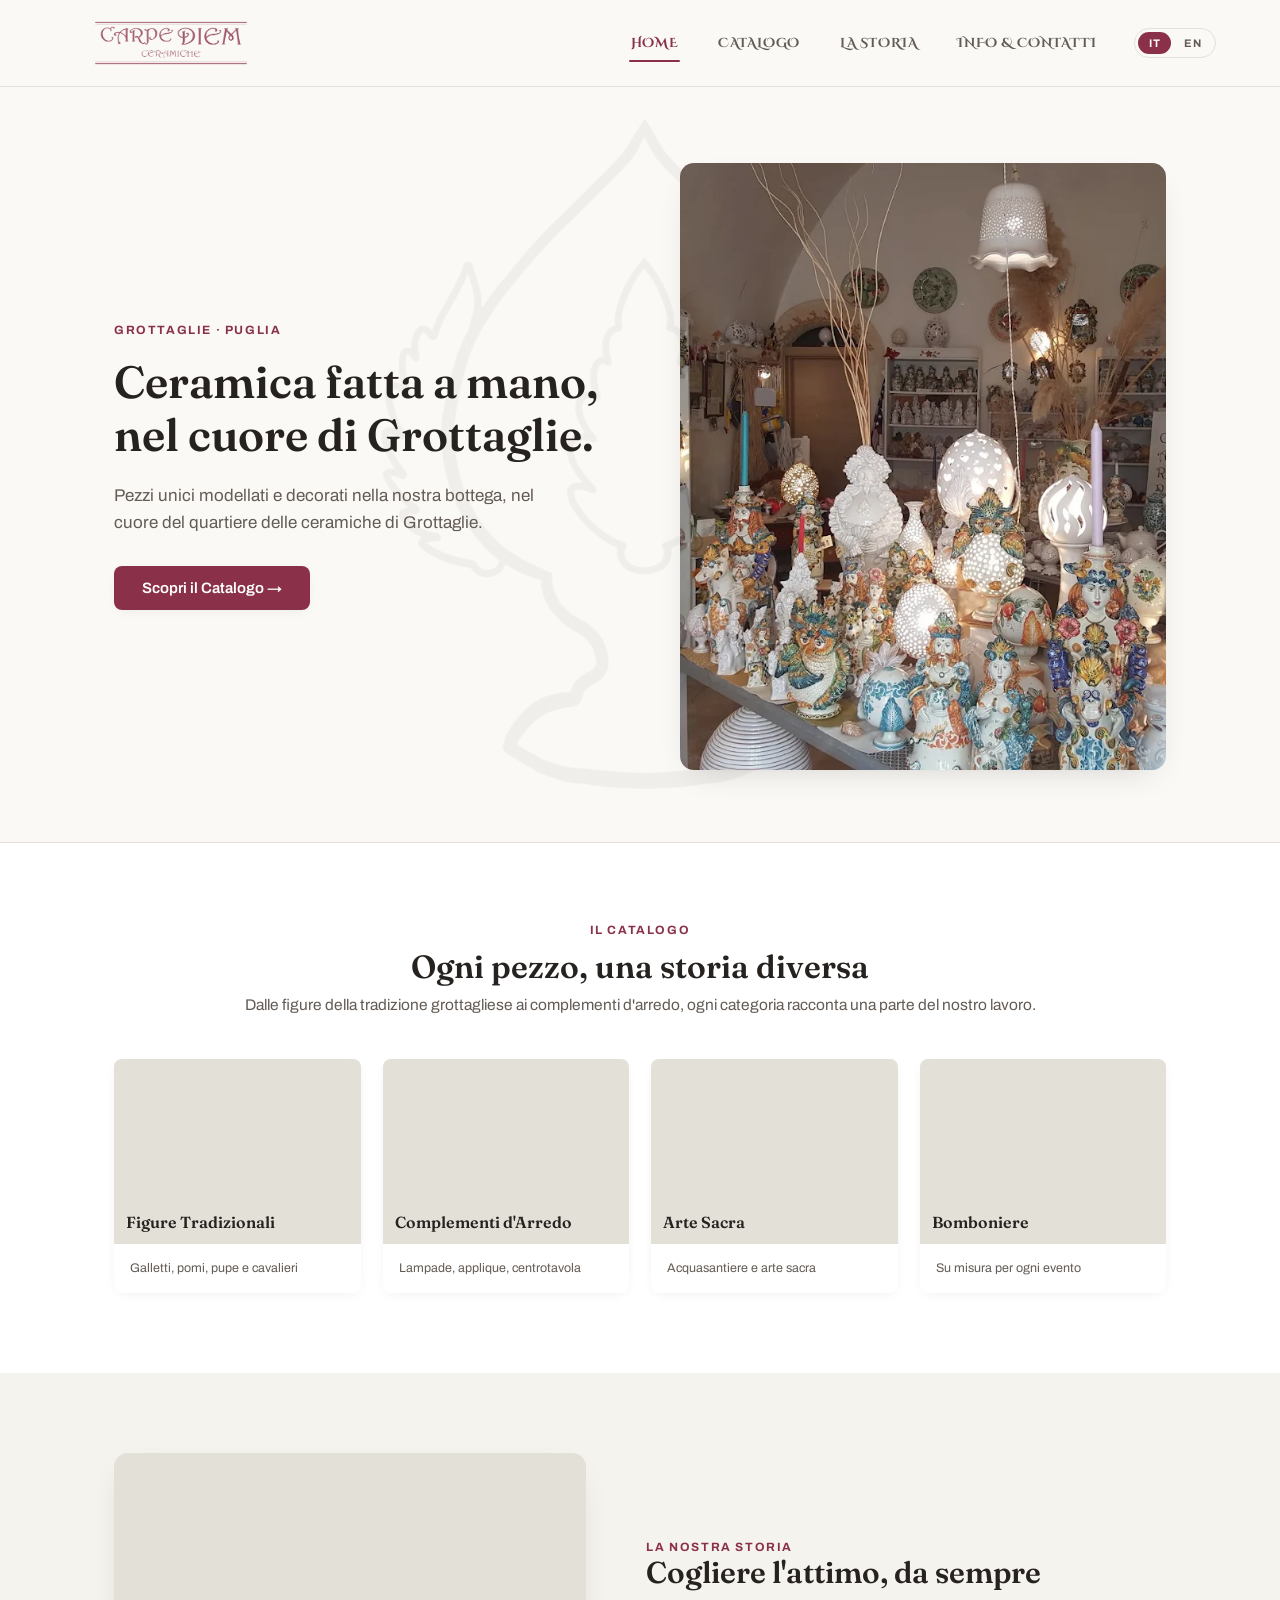
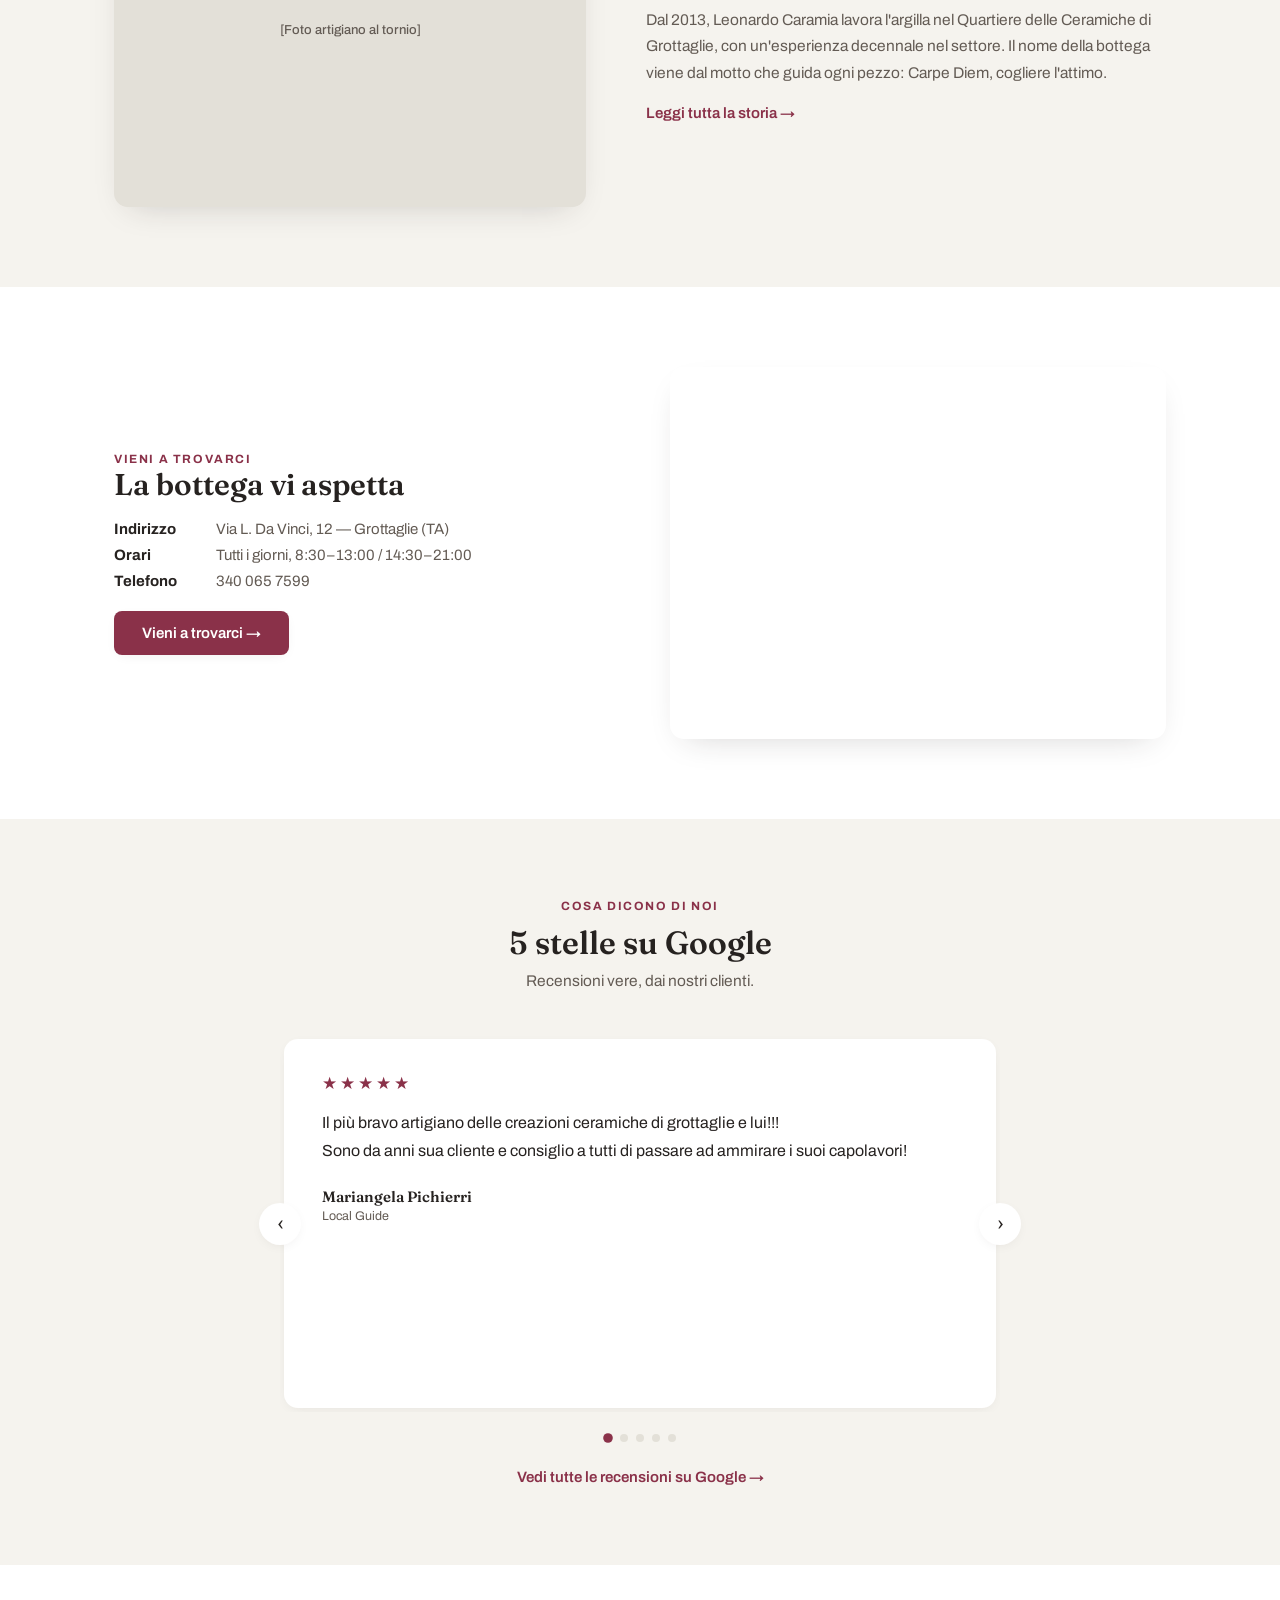
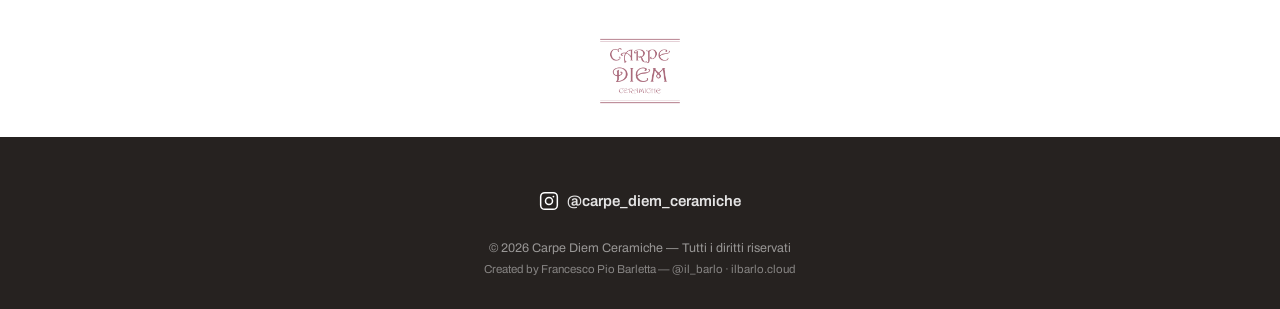
==== index.html @ 8bf047e7 "fix some bugs on mobile" ====
<!DOCTYPE html>
<html lang="it">
<head>
<meta charset="UTF-8">
<meta name="viewport" content="width=device-width, initial-scale=1.0">
<title>Carpe Diem Ceramiche — Ceramica artigianale a Grottaglie</title>
<link rel="icon" type="image/x-icon" href="favicon.ico">
<link rel="icon" type="image/png" sizes="32x32" href="assets/img/favicon-32.png">
<link rel="icon" type="image/png" sizes="16x16" href="assets/img/favicon-16.png">
<link rel="apple-touch-icon" sizes="180x180" href="assets/img/apple-touch-icon.png">
<link rel="stylesheet" href="css/style.css">
<link rel="preconnect" href="https://fonts.googleapis.com">
<link href="https://fonts.googleapis.com/css2?family=Cinzel+Decorative:wght@700&family=Fraunces:ital,wght@0,500;0,600;0,700;1,500;1,600&family=Archivo:wght@400;500;600;700&display=swap" rel="stylesheet">
</head>
<body>

<nav class="topnav">
  <a class="logo" href="index.html"><img src="assets/img/logo-wide.png" alt="Carpe Diem Ceramiche"></a>
  <div class="nav-toggle" role="button" tabindex="0" aria-label="Menu" aria-expanded="false">
    <span></span><span></span><span></span>
  </div>
  <div class="navlinks">
    <a href="index.html" class="active" data-en="Home">Home</a>
    <a href="catalogo.html" data-en="Catalog">Catalogo</a>
    <a href="storia.html" data-en="Our Story">La Storia</a>
    <a href="contatti.html" data-en="Info &amp; Contact">Info &amp; Contatti</a>
    <div class="lang-toggle">
      <button class="lang-btn active" data-lang="it">IT</button>
      <button class="lang-btn" data-lang="en">EN</button>
    </div>
  </div>
</nav>

<div class="hero">
  <img class="hero-ghost" src="assets/img/pumo-ink.png" alt="">
  <div class="wrap hero-grid">
    <div>
      <div class="eyebrow">Grottaglie · Puglia</div>
      <h1 data-en="Handmade ceramics,&lt;br&gt;from the heart of Grottaglie.">Ceramica fatta a mano,<br>nel cuore di Grottaglie.</h1>
      <p class="lead" data-en="One-of-a-kind pieces shaped and decorated in our workshop, in the heart of Grottaglie's ceramics quarter.">Pezzi unici modellati e decorati nella nostra bottega, nel cuore del quartiere delle ceramiche di Grottaglie.</p>
      <a href="catalogo.html" class="btn-primary" data-en="Explore the Catalog →">Scopri il Catalogo →</a>
    </div>
    <img class="hero-image" src="assets/img/foto/bottega-interno-01.jpg" alt="Interno della bottega Carpe Diem Ceramiche">
  </div>
</div>

<div class="section-white">
  <div class="wrap reveal">
    <div class="section-head">
      <div class="eyebrow" data-en="The Catalog">Il Catalogo</div>
      <h2 data-en="Every piece, a different story">Ogni pezzo, una storia diversa</h2>
      <p data-en="From traditional Grottaglie figures to home décor pieces, each category tells part of our story.">Dalle figure della tradizione grottagliese ai complementi d'arredo, ogni categoria racconta una parte del nostro lavoro.</p>
    </div>
    <div class="cat-grid">
      <div class="cat-card">
        <div class="img placeholder"><span class="tag-label" data-en="Traditional Figures">Figure Tradizionali</span></div>
        <div class="body"><span class="count" data-en="Roosters, pomi, pupe &amp; knights">Galletti, pomi, pupe e cavalieri</span></div>
      </div>
      <div class="cat-card">
        <div class="img placeholder"><span class="tag-label" data-en="Home Décor">Complementi d'Arredo</span></div>
        <div class="body"><span class="count" data-en="Lamps, wall sconces, centerpieces">Lampade, applique, centrotavola</span></div>
      </div>
      <div class="cat-card">
        <div class="img placeholder"><span class="tag-label" data-en="Sacred Art">Arte Sacra</span></div>
        <div class="body"><span class="count" data-en="Holy water fonts &amp; sacred art">Acquasantiere e arte sacra</span></div>
      </div>
      <div class="cat-card">
        <div class="img placeholder"><span class="tag-label" data-en="Wedding Favors">Bomboniere</span></div>
        <div class="body"><span class="count" data-en="Made to order for any occasion">Su misura per ogni evento</span></div>
      </div>
    </div>
  </div>
</div>

<div class="section-pietra">
  <div class="wrap storia-teaser reveal">
    <div class="img placeholder">[Foto artigiano al tornio]</div>
    <div>
      <div class="eyebrow" data-en="Our Story">La Nostra Storia</div>
      <h2 data-en="Seizing the day, always">Cogliere l'attimo, da sempre</h2>
      <p data-en="Since 2013, Leonardo Caramia has been shaping clay in Grottaglie's ceramics quarter, drawing on a decade of experience in the craft. The workshop's name comes from the motto behind every piece: Carpe Diem — seize the day.">Dal 2013, Leonardo Caramia lavora l'argilla nel Quartiere delle Ceramiche di Grottaglie, con un'esperienza decennale nel settore. Il nome della bottega viene dal motto che guida ogni pezzo: Carpe Diem, cogliere l'attimo.</p>
      <a href="storia.html" class="link-arrow" data-en="Read our full story →">Leggi tutta la storia →</a>
    </div>
  </div>
</div>

<div class="section-white">
  <div class="wrap info-teaser reveal">
    <div>
      <div class="eyebrow" data-en="Visit Us">Vieni a Trovarci</div>
      <h2 data-en="The workshop awaits you">La bottega vi aspetta</h2>
      <div class="line"><b data-en="Address">Indirizzo</b> Via L. Da Vinci, 12 — Grottaglie (TA)</div>
      <div class="line"><b data-en="Hours">Orari</b> <span data-en="Every day, 8:30–13:00 / 14:30–21:00">Tutti i giorni, 8:30–13:00 / 14:30–21:00</span></div>
      <div class="line"><b data-en="Phone">Telefono</b> 340 065 7599</div>
      <div style="margin-top:22px;"><a href="contatti.html" class="btn-primary" data-en="Visit us →">Vieni a trovarci →</a></div>
    </div>
    <div class="map">
      <iframe
        src="https://www.google.com/maps?q=Carpe+Diem+Ceramiche+Via+L.+Da+Vinci+12+Grottaglie+TA&output=embed"
        width="100%" height="100%" style="border:0; min-height:340px; border-radius:10px;"
        allowfullscreen loading="lazy" referrerpolicy="no-referrer-when-downgrade">
      </iframe>
    </div>
  </div>
</div>

<div class="section-pietra">
  <div class="wrap reveal">
    <div class="section-head">
      <div class="eyebrow" data-en="What People Say">Cosa Dicono di Noi</div>
      <h2 data-en="5 stars on Google">5 stelle su Google</h2>
      <p data-en="Real reviews from real customers.">Recensioni vere, dai nostri clienti.</p>
    </div>

    <div class="reviews-carousel-wrap">
      <button class="rev-nav prev" aria-label="Precedente">‹</button>
      <div class="reviews-track" id="reviewsTrack">
        <div class="review-card">
          <div class="stars">★★★★★</div>
          <p class="review-text" data-en="He's the best ceramic craftsman in Grottaglie!!!
I've been his customer for years and I recommend everyone stop by to admire his masterpieces!">Il più bravo artigiano delle creazioni ceramiche di grottaglie e lui!!!
Sono da anni sua cliente e consiglio a tutti di passare ad ammirare i suoi capolavori!</p>
          <div class="review-author">
            <span class="name">Mariangela Pichierri</span>
            <span class="meta" data-en="Local Guide">Local Guide</span>
          </div>
        </div>
        <div class="review-card">
          <div class="stars">★★★★★</div>
          <p class="review-text" data-en="I went with my wife to Leonardo's workshop, and we were immediately struck by the huge variety and beauty of the pieces on display. Leonardo was warm and friendly, and told us about the story and character behind his handmade work — all beautifully crafted and unique, showing just how much passion he puts into what he does.
We had to pick two gifts for friends of ours, and he recommended the best options for what we needed — we were truly spoiled for choice.
For us he's the go-to place for gifts that really make an impression. Highly recommended.">Sono andato con mia moglie nella bottega di Leonardo, siamo stati subito colpiti dalla grandissima varietà e bellezza delle opere esposte. Leonardo è stato molto affabile e cordiale, ci ha raccontato la particolarità e la storia delle sue opere artigianali, tutte di ottima fattura e particolari, facendo trasparire tutta la sua passione in quello che fa.
Dovevamo scegliere due pensieri per delle nostre amiche e lui ci ha consigliato le opzioni migliori per le nostre esigenze, abbiamo avuto davvero l'imbarazzo della scelta.
Per noi è un punto di riferimento per la scelta di regali che facciano effetto, lo consiglio vivamente.</p>
          <div class="review-author">
            <span class="name">Walter Rife</span>
          </div>
        </div>
        <div class="review-card">
          <div class="stars">★★★★★</div>
          <p class="review-text" data-en="As you choose, watching the skill behind each piece, you listen to the story of a life that began out of passion and became an art workshop.
Bought an oil cruet, a cutting board, a candle holder and a lucky pomegranate.
Not to be missed.">Mentre scegli osservando la maestria di ogni realizzazione, ascolti i racconti di una vita iniziata per passione e realizzata con apertura bottega d'arte.
Acquistato oliera, taglliere, porta candela e melagrana che porta fortuna. Da non perdere</p>
          <div class="review-author">
            <span class="name">Daniela Balestri</span>
            <span class="meta" data-en="Local Guide">Local Guide</span>
          </div>
        </div>
        <div class="review-card">
          <div class="stars">★★★★★</div>
          <p class="review-text" data-en="Leonardo feels like family by now.
Plates, lamps, nativity figures, and finally the wedding favors for our big day. We chose and personalized them together with him — he has endless patience when it comes to explaining his work and giving advice. A wonderful craftsman and artist.
We'll keep coming back. Needless to say, our guests were delighted.">Leonardo ormai è di famiglia. Servizi di piatti, lampade, presepi e per finire le bomboniere per il nostro grande giorno. Le abbiamo scelte e personalizzate insieme a lui che ha una pazienza infinita quando si tratta di spiegare il suo lavoro e dare consigli. Un artigiano ed un artista fantastico.
Continueremo a tornare. Inutile specificare che i nostri ospiti sono rimasti entusiasti.</p>
          <div class="review-author">
            <span class="name">Maria Francesca Soccio</span>
          </div>
        </div>
        <div class="review-card">
          <div class="stars">★★★★★</div>
          <p class="review-text" data-en="A truly wonderful ceramics workshop! The moment you walk in, you can feel the passion and love for this craft. The shop is charming, welcoming and full of one-of-a-kind pieces, all handmade by the owner — a true artist who creates every piece with great care and skill!!! If you're looking for authenticity, quality and real craftsmanship, this is the place. Highly recommended!">Un laboratorio di ceramica davvero meraviglioso! Appena si entra si percepisce la passione e l'amore per questo mestiere. Il negozio è grazioso, accogliente e ricco di pezzi unici, realizzati interamente a mano dal proprietario, un vero artista che crea ogni opera con grande cura e maestria!!! Se cercate autenticità, qualità e artigianato vero, questo è il posto giusto. Consigliatissimo!</p>
          <div class="review-author">
            <span class="name">Valentina Faraone</span>
            <span class="meta" data-en="Local Guide">Local Guide</span>
          </div>
        </div>
      </div>
      <button class="rev-nav next" aria-label="Successiva">›</button>
    </div>
    <div class="reviews-dots" id="reviewsDots"></div>

    <div class="reviews-cta">
      <a href="https://www.google.com/maps/search/?api=1&query=Carpe+Diem+Ceramiche+Via+L.+Da+Vinci+12+Grottaglie+TA" target="_blank" rel="noopener" class="link-arrow" data-en="See all reviews on Google →">Vedi tutte le recensioni su Google →</a>
    </div>
  </div>
</div>

<div class="signature-mark reveal">
  <img src="assets/img/logo-mark.png" alt="Carpe Diem Ceramiche">
</div>

<footer class="site-footer">
  <a href="https://www.instagram.com/carpe_diem_ceramiche/" target="_blank" rel="noopener" class="ig">
    <svg viewBox="0 0 24 24" fill="none" xmlns="http://www.w3.org/2000/svg"><rect x="2" y="2" width="20" height="20" rx="5" stroke="white" stroke-width="1.8"/><circle cx="12" cy="12" r="4.2" stroke="white" stroke-width="1.8"/><circle cx="17.3" cy="6.7" r="1.1" fill="white"/></svg>
    @carpe_diem_ceramiche
  </a>
  <div class="copyright" data-en="© 2026 Carpe Diem Ceramiche — All rights reserved">© 2026 Carpe Diem Ceramiche — Tutti i diritti riservati</div>
  <div class="credit">Created by Francesco Pio Barletta — <a href="https://www.instagram.com/il_barlo/" target="_blank" rel="noopener">@il_barlo</a> · <a href="https://ilbarlo.cloud" target="_blank" rel="noopener">ilbarlo.cloud</a></div>
</footer>

<script>
  var revealEls = document.querySelectorAll('.reveal');
  if ('IntersectionObserver' in window) {
    var observer = new IntersectionObserver(function (entries) {
      entries.forEach(function (entry) {
        if (entry.isIntersecting) {
          entry.target.classList.add('is-visible');
          observer.unobserve(entry.target);
        }
      });
    }, { threshold: 0.15 });
    revealEls.forEach(function (el) { observer.observe(el); });
  } else {
    revealEls.forEach(function (el) { el.classList.add('is-visible'); });
  }
</script>
<script src="js/nav.js"></script>
<script src="js/reviews.js"></script>
<script src="js/i18n.js"></script>

</body>
</html>
---- css/style.css ----
:root {
  --pietra: #F5F3EE;
  --pietra-soft: #FAF9F6;
  --pietra-line: #E3E0D8;
  --ink: #262220;
  --ink-soft: #635B54;
  --bordeaux: #8A3149;
  --bordeaux-deep: #5F2033;
  --ramina: #55693F;
  --white: #FFFFFF;
  --radius: 8px;
  --radius-lg: 14px;
  --shadow-card: 0 12px 32px -16px rgba(38, 34, 32, 0.22);
  --shadow-soft: 0 3px 14px -6px rgba(38, 34, 32, 0.12);
}

* { box-sizing: border-box; }
html, body { margin: 0; padding: 0; }

body {
  font-family: 'Archivo', sans-serif;
  color: var(--ink);
  background: var(--pietra);
  -webkit-font-smoothing: antialiased;
  overflow-x: hidden;
}

h1, h2, h3 { font-family: 'Fraunces', serif; font-weight: 600; margin: 0; text-wrap: balance; }
img, svg { display: block; max-width: 100%; }
a { color: inherit; text-decoration: none; }
button { font-family: inherit; cursor: pointer; border: none; background: none; }

/* ---------- Top nav ---------- */
.topnav {
  position: sticky;
  top: 0;
  z-index: 100;
  display: flex;
  align-items: center;
  justify-content: space-between;
  padding: 16px 64px;
  background: rgba(250, 249, 246, 0.94);
  backdrop-filter: blur(8px);
  border-bottom: 1px solid var(--pietra-line);
}

.topnav .logo img { height: 54px; width: auto; display: block; }

.topnav .navlinks { display: flex; align-items: center; gap: 36px; }

.lang-toggle {
  display: flex;
  align-items: center;
  border: 1.5px solid var(--pietra-line);
  border-radius: 20px;
  padding: 3px;
  gap: 2px;
}
.lang-btn {
  font-family: 'Archivo', sans-serif;
  font-size: 11px;
  font-weight: 700;
  letter-spacing: 0.4px;
  color: var(--ink-soft);
  padding: 5px 11px;
  border-radius: 16px;
  transition: background 0.2s ease, color 0.2s ease;
}
.lang-btn.active { background: var(--bordeaux); color: white; }
.lang-btn:not(.active):hover { color: var(--ink); }

.navlinks a {
  font-family: 'Cinzel Decorative', serif;
  font-size: 13px;
  font-weight: 700;
  text-transform: uppercase;
  letter-spacing: 0.6px;
  color: var(--ink-soft);
  padding: 8px 2px;
  position: relative;
  transition: color 0.25s ease;
}

.navlinks a::after {
  content: "";
  position: absolute;
  left: 0; right: 100%; bottom: -2px;
  height: 2px;
  background: var(--bordeaux);
  border-radius: 2px;
  transition: right 0.25s ease;
}

.navlinks a:hover { color: var(--bordeaux); }
.navlinks a:hover::after { right: 0; }

.navlinks a.active { color: var(--bordeaux); }
.navlinks a.active::after { right: 0; }

.nav-toggle {
  display: none;
  width: 30px;
  height: 24px;
  position: relative;
  flex-shrink: 0;
}
.nav-toggle span {
  position: absolute;
  left: 0; right: 0;
  height: 2px;
  background: var(--ink);
  border-radius: 2px;
  transition: transform 0.25s ease, opacity 0.25s ease, top 0.25s ease;
}
.nav-toggle span:nth-child(1) { top: 2px; }
.nav-toggle span:nth-child(2) { top: 11px; }
.nav-toggle span:nth-child(3) { top: 20px; }
.topnav.nav-open .nav-toggle span:nth-child(1) { top: 11px; transform: rotate(45deg); }
.topnav.nav-open .nav-toggle span:nth-child(2) { opacity: 0; }
.topnav.nav-open .nav-toggle span:nth-child(3) { top: 11px; transform: rotate(-45deg); }

@media (max-width: 780px) {
  .topnav { padding: 12px 20px; position: sticky; }
  .topnav .logo img { height: 40px; }
  .nav-toggle { display: block; }

  .navlinks {
    position: fixed;
    top: 64px; left: 0; right: 0;
    height: 100vh;
    flex-direction: column;
    align-items: stretch;
    gap: 0;
    background: var(--pietra-soft);
    overflow-y: auto;
    opacity: 0;
    visibility: hidden;
    transform: translateY(-8px);
    transition: opacity 0.2s ease, transform 0.2s ease, visibility 0s linear 0.2s;
  }
  .topnav.nav-open .navlinks {
    opacity: 1;
    visibility: visible;
    transform: translateY(0);
    transition: opacity 0.2s ease, transform 0.2s ease;
  }

  .navlinks a {
    display: block;
    width: 100%;
    text-align: left;
    padding: 18px 24px;
    border-bottom: 1px solid var(--pietra-line);
    font-size: 15px;
    flex: none;
  }
  .navlinks a::after { display: none; }
  .navlinks a.active { background: var(--white); }

  .lang-toggle { margin: 20px 24px; align-self: flex-start; flex: none; }
}

.wrap { max-width: 1180px; margin: 0 auto; padding: 0 64px; }
@media (max-width: 860px) { .wrap { padding: 0 24px; } }

.eyebrow {
  font-family: 'Archivo', sans-serif;
  font-size: 12px;
  font-weight: 700;
  letter-spacing: 1.6px;
  text-transform: uppercase;
  color: var(--bordeaux);
}

/* ---------- Placeholder media blocks ---------- */
.placeholder {
  border-radius: var(--radius);
  display: flex;
  align-items: center;
  justify-content: center;
  background: var(--pietra-line);
  color: var(--ink-soft);
  font-size: 13px;
  font-weight: 500;
  text-align: center;
  padding: 16px;
}

/* ================= HOME ================= */
.hero {
  position: relative;
  padding: 76px 0 72px;
  background: var(--pietra-soft);
  border-bottom: 1px solid var(--pietra-line);
  overflow: hidden;
}
.hero-ghost {
  position: absolute;
  top: 50%;
  left: 50%;
  transform: translate(-50%, -50%);
  width: 780px;
  height: auto;
  opacity: 0.055;
  z-index: 0;
  pointer-events: none;
}
.hero-grid {
  display: grid;
  grid-template-columns: 1.05fr 1fr;
  gap: 56px;
  align-items: center;
  position: relative;
  z-index: 1;
}
.hero h1 { font-size: 45px; font-weight: 600; line-height: 1.18; margin: 18px 0 20px; color: var(--ink); }
.hero p.lead { font-size: 17px; line-height: 1.6; color: var(--ink-soft); max-width: 440px; margin-bottom: 30px; }

@media (max-width: 780px) {
  .hero { padding: 48px 0 56px; }
  .hero-grid { grid-template-columns: 1fr; gap: 32px; }
  .hero h1 { font-size: 32px; }
  .hero p.lead { max-width: none; }
  .hero-ghost { width: 480px; }
}

/* ---------- Entrance + scroll motion ---------- */
@keyframes fadeUp {
  from { opacity: 0; transform: translateY(16px); }
  to { opacity: 1; transform: translateY(0); }
}
.hero-grid .eyebrow,
.hero-grid h1,
.hero-grid p.lead,
.hero-grid .btn-primary {
  opacity: 0;
  animation: fadeUp 0.7s ease forwards;
}
.hero-grid .eyebrow { animation-delay: 0.05s; }
.hero-grid h1 { animation-delay: 0.15s; }
.hero-grid p.lead { animation-delay: 0.28s; }
.hero-grid .btn-primary { animation-delay: 0.4s; }
.hero-image {
  opacity: 0;
  animation: fadeUp 0.8s ease forwards;
  animation-delay: 0.3s;
}

.reveal {
  opacity: 0;
  transform: translateY(20px);
  transition: opacity 0.6s ease, transform 0.6s ease;
}
.reveal.is-visible { opacity: 1; transform: translateY(0); }

.page-hero .eyebrow, .page-hero h1, .page-hero p {
  opacity: 0;
  animation: fadeUp 0.7s ease forwards;
}
.page-hero .eyebrow { animation-delay: 0.05s; }
.page-hero h1 { animation-delay: 0.15s; }
.page-hero p { animation-delay: 0.28s; }

@media (prefers-reduced-motion: reduce) {
  .hero-grid .eyebrow, .hero-grid h1, .hero-grid p.lead, .hero-grid .btn-primary, .hero-image,
  .page-hero .eyebrow, .page-hero h1, .page-hero p {
    animation: none; opacity: 1;
  }
  .reveal { opacity: 1; transform: none; transition: none; }
}
.btn-primary {
  display: inline-flex;
  align-items: center;
  gap: 8px;
  background: var(--bordeaux);
  color: white;
  font-weight: 600;
  font-size: 15px;
  padding: 14px 28px;
  border-radius: var(--radius);
  box-shadow: var(--shadow-soft);
  transition: transform 0.18s ease, box-shadow 0.18s ease;
}
.btn-primary:hover { transform: translateY(-2px); box-shadow: var(--shadow-card); }
.btn-ghost {
  display: inline-flex;
  align-items: center;
  gap: 8px;
  border: 1.5px solid var(--ink);
  color: var(--ink);
  font-weight: 600;
  font-size: 15px;
  padding: 12px 26px;
  border-radius: var(--radius);
}
.hero-image {
  aspect-ratio: 4/5;
  width: 100%;
  object-fit: cover;
  border-radius: var(--radius-lg);
  box-shadow: var(--shadow-card);
}

.section-white { background: var(--white); padding: 80px 0; }
.section-pietra { background: var(--pietra); padding: 80px 0; }
@media (max-width: 560px) {
  .section-white, .section-pietra { padding: 52px 0; }
}
.section-head { text-align: center; margin-bottom: 46px; }
.section-head h2 { font-size: 32px; margin-top: 10px; }
.section-head p { color: var(--ink-soft); margin-top: 10px; font-size: 15.5px; }

.cat-grid { display: grid; grid-template-columns: repeat(4, 1fr); gap: 22px; }
@media (max-width: 960px) { .cat-grid { grid-template-columns: repeat(2, 1fr); } }
@media (max-width: 560px) { .cat-grid { grid-template-columns: 1fr; } }
.cat-card {
  border-radius: var(--radius);
  overflow: hidden;
  box-shadow: var(--shadow-soft);
  background: var(--white);
  transition: transform 0.2s ease, box-shadow 0.2s ease;
}
.cat-card:hover { transform: translateY(-4px); box-shadow: var(--shadow-card); }
.cat-card .img { aspect-ratio: 4/3; border-radius: 0; position: relative; }
.cat-card .img .tag-label {
  position: absolute; left: 12px; bottom: 12px;
  font-family: 'Fraunces', serif;
  font-weight: 600;
  font-size: 16px;
  color: var(--ink);
}
.cat-card .body { padding: 14px 16px 18px; }
.cat-card .body .count { font-size: 12.5px; color: var(--ink-soft); }

.storia-teaser {
  display: grid;
  grid-template-columns: 1fr 1.1fr;
  gap: 60px;
  align-items: center;
}
.storia-teaser .img { aspect-ratio: 4/3; border-radius: var(--radius-lg); box-shadow: var(--shadow-card); }
.storia-teaser h2 { font-size: 30px; margin-bottom: 16px; }
.storia-teaser p { color: var(--ink-soft); line-height: 1.7; font-size: 15.5px; margin-bottom: 18px; }
.link-arrow { color: var(--bordeaux); font-weight: 600; font-size: 15px; }

@media (max-width: 780px) { .storia-teaser { grid-template-columns: 1fr; gap: 28px; } }

.info-teaser {
  display: grid;
  grid-template-columns: 1fr 1fr;
  gap: 60px;
  align-items: center;
}
.info-teaser .map { aspect-ratio: 4/3; border-radius: var(--radius-lg); overflow: hidden; box-shadow: var(--shadow-card); }
.info-teaser h2 { font-size: 30px; margin-bottom: 18px; }
.info-teaser .line { display: flex; gap: 10px; margin-bottom: 10px; font-size: 15px; color: var(--ink-soft); }
.info-teaser .line b { color: var(--ink); font-weight: 700; min-width: 92px; display: inline-block; font-family: 'Archivo', sans-serif; }

@media (max-width: 780px) { .info-teaser { grid-template-columns: 1fr; gap: 28px; } }

/* ---------- Reviews carousel ---------- */
.reviews-carousel-wrap { position: relative; max-width: 720px; margin: 0 auto; }
.reviews-track {
  display: flex;
  overflow-x: auto;
  scroll-snap-type: x mandatory;
  gap: 24px;
  padding: 4px 4px 4px;
  scrollbar-width: none;
  -ms-overflow-style: none;
}
.reviews-track::-webkit-scrollbar { display: none; }
.review-card {
  flex: 0 0 100%;
  scroll-snap-align: center;
  background: var(--white);
  border-radius: var(--radius-lg);
  padding: 34px 38px;
  box-shadow: var(--shadow-soft);
}
.review-card .stars { color: var(--bordeaux); font-size: 17px; letter-spacing: 3px; margin-bottom: 16px; }
.review-card .review-text { font-size: 16px; line-height: 1.75; color: var(--ink); margin-bottom: 22px; white-space: pre-line; }
.review-card .review-author .name { font-family: 'Fraunces', serif; font-weight: 600; font-size: 15px; color: var(--ink); display: block; }
.review-card .review-author .meta { font-size: 12.5px; color: var(--ink-soft); }

.rev-nav {
  position: absolute; top: 50%; transform: translateY(-50%);
  width: 42px; height: 42px; border-radius: 50%;
  background: var(--white); box-shadow: var(--shadow-soft);
  display: flex; align-items: center; justify-content: center;
  font-size: 20px; color: var(--ink); z-index: 2;
  transition: transform 0.15s ease, box-shadow 0.15s ease;
}
.rev-nav:hover { transform: translateY(-50%) scale(1.08); box-shadow: var(--shadow-card); }
.rev-nav.prev { left: -21px; }
.rev-nav.next { right: -21px; }
@media (max-width: 860px) {
  .rev-nav.prev { left: -6px; }
  .rev-nav.next { right: -6px; }
}
@media (max-width: 640px) { .rev-nav { display: none; } }

.reviews-dots { display: flex; justify-content: center; gap: 8px; margin-top: 22px; }
.reviews-dots .dot { width: 8px; height: 8px; border-radius: 50%; background: var(--pietra-line); cursor: pointer; padding: 0; transition: background 0.2s ease, transform 0.2s ease; }
.reviews-dots .dot.active { background: var(--bordeaux); transform: scale(1.2); }

.reviews-cta { text-align: center; margin-top: 26px; }

/* ---------- Signature mark (square logo) ---------- */
.signature-mark {
  display: flex;
  justify-content: center;
  padding: 56px 0 16px;
  background: var(--white);
}
.signature-mark img { height: 100px; width: auto; opacity: 0.9; }

footer.site-footer {
  background: var(--ink);
  color: rgba(255,255,255,0.88);
  padding: 46px 0 34px;
  text-align: center;
}
footer.site-footer .ig { display: inline-flex; align-items: center; gap: 8px; font-weight: 600; font-size: 15px; padding: 8px 0; }
footer.site-footer .ig svg { width: 20px; height: 20px; }
footer.site-footer .copyright { margin-top: 22px; font-size: 12.5px; opacity: 0.6; }
footer.site-footer .credit { margin-top: 8px; font-size: 11.5px; opacity: 0.5; }
footer.site-footer .credit a { border-bottom: 1px solid transparent; transition: border-color 0.15s ease, opacity 0.15s ease; }
footer.site-footer .credit a:hover { border-bottom-color: currentColor; opacity: 0.85; }

/* ================= CATALOGO ================= */
.page-hero {
  padding: 60px 0 46px;
  background: var(--pietra-soft);
  border-bottom: 1px solid var(--pietra-line);
  text-align: center;
}
.page-hero h1 { font-size: 37px; margin: 12px 0 14px; }
.page-hero p { color: var(--ink-soft); max-width: 560px; margin: 0 auto; font-size: 15.5px; line-height: 1.6; }

@media (max-width: 560px) {
  .page-hero { padding: 44px 0 36px; }
  .page-hero h1 { font-size: 28px; }
}

.filters { display: flex; gap: 10px; justify-content: center; flex-wrap: wrap; margin: 36px 0 46px; }
.filter-pill {
  padding: 9px 20px;
  border-radius: 30px;
  font-size: 13.5px;
  font-weight: 600;
  border: 1.5px solid var(--pietra-line);
  color: var(--ink-soft);
  background: var(--white);
}
.filter-pill.active { background: var(--ink); color: white; border-color: var(--ink); }

.prod-grid { display: grid; grid-template-columns: repeat(4, 1fr); gap: 24px; padding-bottom: 90px; }
@media (max-width: 960px) { .prod-grid { grid-template-columns: repeat(2, 1fr); } }
@media (max-width: 560px) { .prod-grid { grid-template-columns: 1fr; padding-bottom: 60px; } }
.prod-card { background: var(--white); border-radius: var(--radius); overflow: hidden; box-shadow: var(--shadow-soft); transition: transform 0.2s ease, box-shadow 0.2s ease; }
.prod-card:hover { transform: translateY(-4px); box-shadow: var(--shadow-card); }
.prod-card .img { aspect-ratio: 1/1; }
.prod-card .body { padding: 14px 16px 18px; }
.prod-card .cat-tag { font-size: 11px; text-transform: uppercase; letter-spacing: 0.6px; color: var(--ramina); font-weight: 700; }
.prod-card .name { font-family: 'Fraunces', serif; font-size: 16.5px; font-weight: 600; margin-top: 6px; }
.prod-card .note { font-size: 12.5px; color: var(--ink-soft); margin-top: 4px; }

.cta-banner {
  background: var(--ink);
  border-radius: var(--radius-lg);
  padding: 44px 50px;
  display: flex;
  align-items: center;
  justify-content: space-between;
  color: white;
  margin-bottom: 90px;
  box-shadow: var(--shadow-card);
}
.cta-banner h3 { font-size: 23px; margin-bottom: 6px; }
.cta-banner p { font-size: 14.5px; opacity: 0.85; margin: 0; }
.cta-banner .btn-primary { background: var(--bordeaux); color: white; }

@media (max-width: 640px) {
  .cta-banner { flex-direction: column; align-items: flex-start; gap: 20px; padding: 32px 28px; }
  .cta-banner .btn-primary { align-self: stretch; justify-content: center; }
}

/* ================= STORIA ================= */
.storia-banner { aspect-ratio: 16/6; overflow: hidden; }

.storia-seal { display: flex; justify-content: center; margin: -58px 0 40px; position: relative; z-index: 3; }
.storia-seal img { height: 116px; width: auto; background: var(--white); border-radius: 50%; padding: 14px; box-shadow: var(--shadow-card); }

.storia-body { padding-top: 66px; padding-bottom: 24px; display: grid; grid-template-columns: 1.3fr 1fr; gap: 70px; }
@media (max-width: 900px) { .storia-body { grid-template-columns: 1fr; gap: 44px; } }
@media (max-width: 560px) {
  .storia-seal img { height: 88px; padding: 10px; }
  .storia-seal { margin: -44px 0 28px; }
}
.storia-body .prose p { font-size: 16px; line-height: 1.85; color: var(--ink-soft); margin-bottom: 20px; }
.pull-quote {
  font-family: 'Fraunces', serif;
  font-style: italic;
  font-weight: 500;
  font-size: 22px;
  line-height: 1.5;
  color: var(--ink);
  border-left: 3px solid var(--bordeaux);
  padding-left: 22px;
  margin: 34px 0;
}
.pull-quote .who { display: block; font-family: 'Archivo', sans-serif; font-style: normal; font-size: 13px; color: var(--ink-soft); margin-top: 10px; font-weight: 700; }

.block-label { font-size: 12px; font-weight: 700; letter-spacing: 1px; text-transform: uppercase; color: var(--bordeaux); margin: 30px 0 8px; }
.block-label:first-child { margin-top: 0; }

.fact-list { display: flex; flex-direction: column; gap: 26px; }
.fact-item { border-left: 3px solid var(--bordeaux); padding-left: 18px; }
.fact-item .fact-label { font-size: 11.5px; font-weight: 700; text-transform: uppercase; letter-spacing: 0.8px; color: var(--bordeaux); margin-bottom: 5px; }
.fact-item .fact-value { font-family: 'Fraunces', serif; font-size: 19px; font-weight: 600; color: var(--ink); line-height: 1.35; }
.fact-item .fact-note { font-size: 13.5px; color: var(--ink-soft); margin-top: 4px; }

.storia-gallery { display: grid; grid-template-columns: repeat(3, 1fr); gap: 18px; padding-top: 46px; padding-bottom: 90px; }
@media (max-width: 560px) { .storia-gallery { grid-template-columns: repeat(2, 1fr); } }
.storia-gallery .g1 { aspect-ratio: 1/1; }

/* ================= INFO & CONTATTI ================= */
.info-grid { display: grid; grid-template-columns: 1fr 1.1fr; gap: 60px; padding-top: 60px; padding-bottom: 80px; }
@media (max-width: 900px) { .info-grid { grid-template-columns: 1fr; gap: 32px; } }
@media (max-width: 560px) {
  .info-grid { padding: 40px 0 50px; }
  .info-card { padding: 26px 22px; }
  .map-block { min-height: 280px; }
}

.info-card {
  background: var(--white);
  border-radius: var(--radius-lg);
  padding: 34px 36px;
  box-shadow: var(--shadow-soft);
}
.info-card h3 { font-size: 21px; margin-bottom: 20px; }
.info-row { display: flex; gap: 14px; padding: 14px 0; border-bottom: 1px solid var(--pietra-line); align-items: flex-start; }
.info-row:last-of-type { border-bottom: none; }
.info-row .ic { width: 20px; height: 20px; color: var(--bordeaux); flex-shrink: 0; margin-top: 2px; }
.info-row .lbl { font-size: 11.5px; text-transform: uppercase; letter-spacing: 0.6px; color: var(--ink-soft); font-weight: 700; margin-bottom: 3px; }
.info-row .val { font-size: 15px; color: var(--ink); font-weight: 500; }
.info-row .val a { border-bottom: 1px solid transparent; transition: border-color 0.15s ease; }
.info-row .val a:hover { border-bottom-color: var(--bordeaux); }

.btn-whatsapp {
  display: flex;
  align-items: center;
  justify-content: center;
  gap: 10px;
  background: var(--ramina);
  color: white;
  font-weight: 600;
  font-size: 15px;
  padding: 14px 22px;
  border-radius: var(--radius);
  margin-top: 18px;
  box-shadow: var(--shadow-soft);
  transition: transform 0.18s ease, box-shadow 0.18s ease;
}
.btn-whatsapp svg { width: 20px; height: 20px; }
.btn-whatsapp:hover { transform: translateY(-2px); box-shadow: var(--shadow-card); }

/* ---------- Contact form ---------- */
.contact-form-section { background: var(--white); padding: 72px 0 86px; border-top: 1px solid var(--pietra-line); }
.contact-form-section .inner {
  max-width: 620px;
  margin: 0 auto;
  text-align: center;
}
.contact-form-section .section-head { margin-bottom: 36px; }
form.contact-form {
  text-align: left;
  display: flex;
  flex-direction: column;
  gap: 18px;
}
form.contact-form .field { display: flex; flex-direction: column; gap: 6px; }
form.contact-form label {
  font-size: 12px;
  font-weight: 700;
  text-transform: uppercase;
  letter-spacing: 0.6px;
  color: var(--ink-soft);
}
form.contact-form input,
form.contact-form textarea {
  font-family: 'Archivo', sans-serif;
  font-size: 15px;
  color: var(--ink);
  background: var(--pietra-soft);
  border: 1.5px solid var(--pietra-line);
  border-radius: var(--radius);
  padding: 12px 14px;
  resize: vertical;
}
form.contact-form input:focus,
form.contact-form textarea:focus {
  outline: none;
  border-color: var(--bordeaux);
}
form.contact-form .honeypot { position: absolute; left: -9999px; }
form.contact-form button.btn-primary { align-self: flex-start; margin-top: 6px; }

table.hours { width: 100%; border-collapse: collapse; margin-top: 6px; }
table.hours td { padding: 6px 0; font-size: 14.5px; }
table.hours td:first-child { color: var(--ink-soft); }
table.hours td:last-child { text-align: right; font-weight: 600; font-variant-numeric: tabular-nums; }

.map-block { border-radius: var(--radius-lg); overflow: hidden; box-shadow: var(--shadow-card); position: relative; height: 100%; min-height: 380px; }
.map-open-btn { position: absolute; bottom: 20px; left: 20px; }

.ig-strip { background: var(--pietra-soft); padding: 60px 0 80px; text-align: center; border-top: 1px solid var(--pietra-line); }
.ig-strip h3 { font-size: 24px; margin-bottom: 6px; }
.ig-strip p.handle { color: var(--bordeaux); font-weight: 600; margin-bottom: 30px; }
.ig-tiles { display: grid; grid-template-columns: repeat(5, 1fr); gap: 14px; max-width: 720px; margin: 0 auto 30px; }
@media (max-width: 560px) { .ig-tiles { grid-template-columns: repeat(3, 1fr); } }
.ig-tiles .tile { aspect-ratio: 1/1; border-radius: var(--radius); }
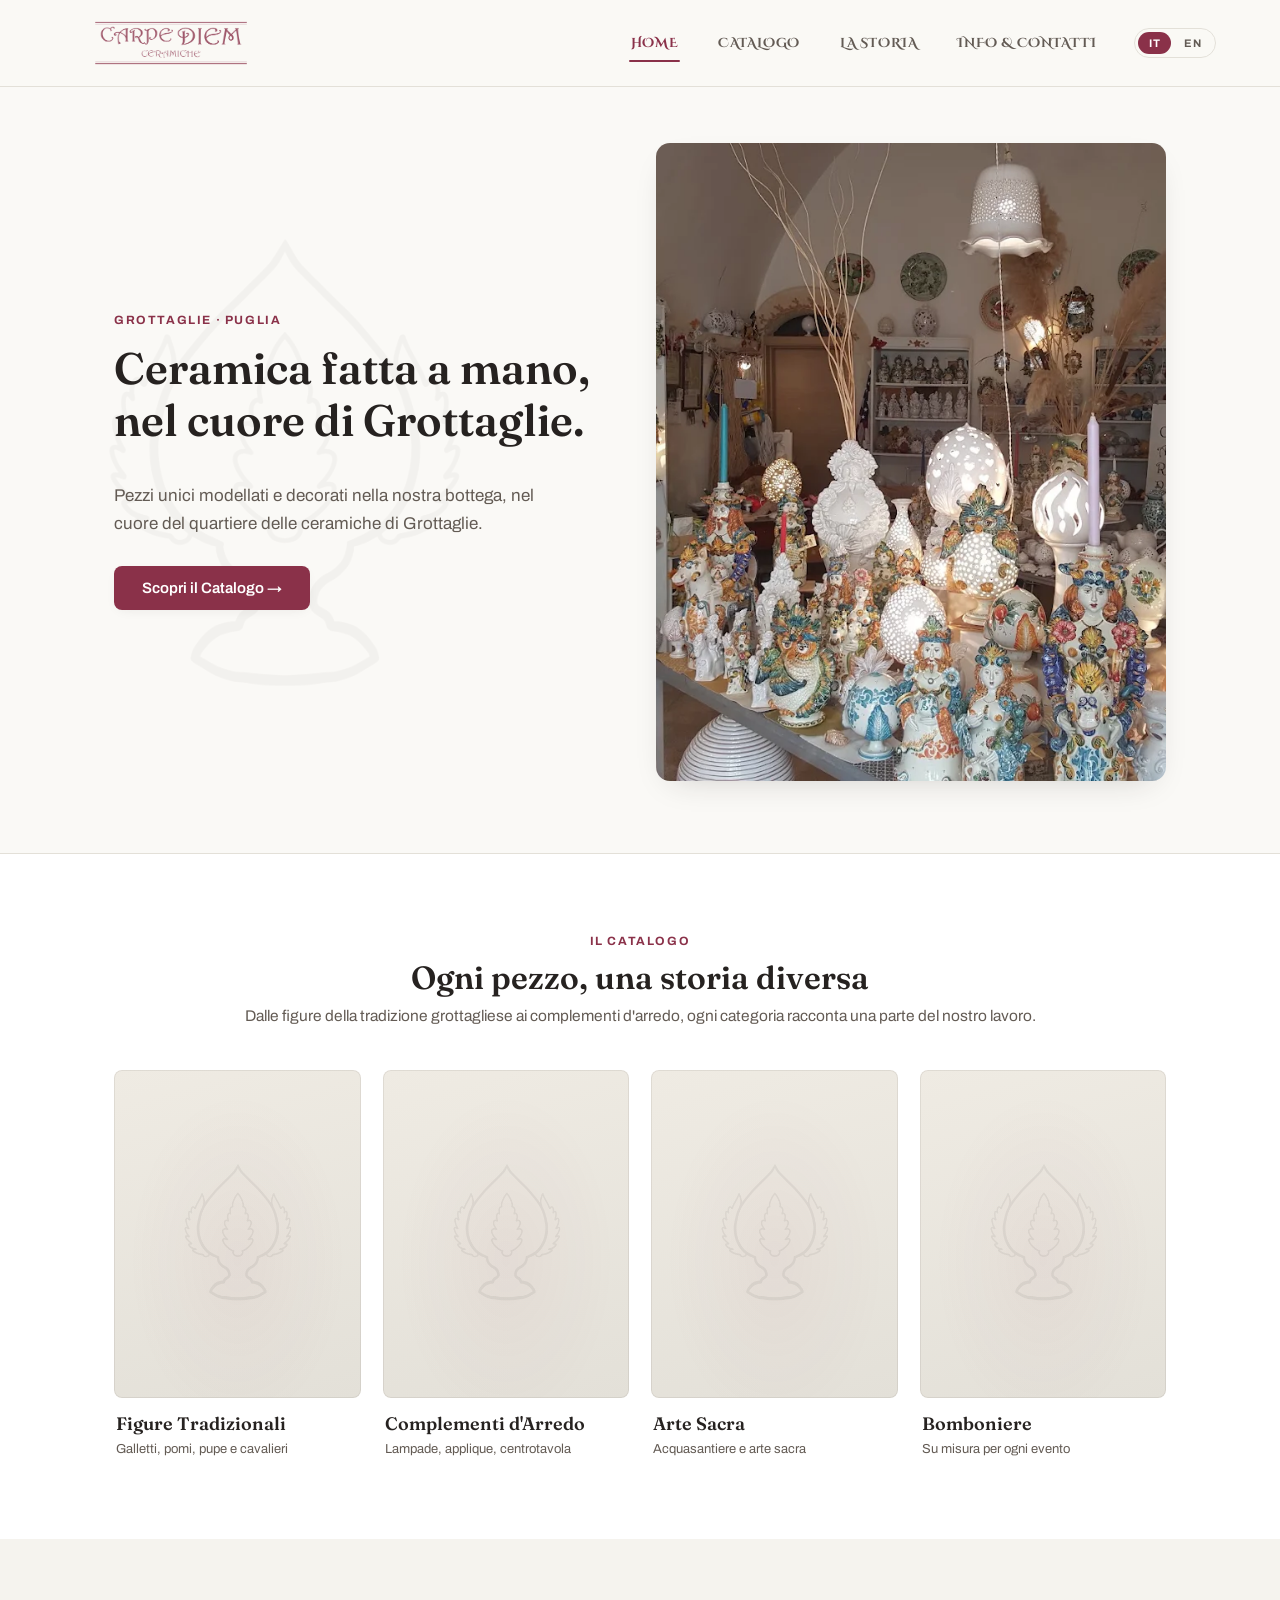
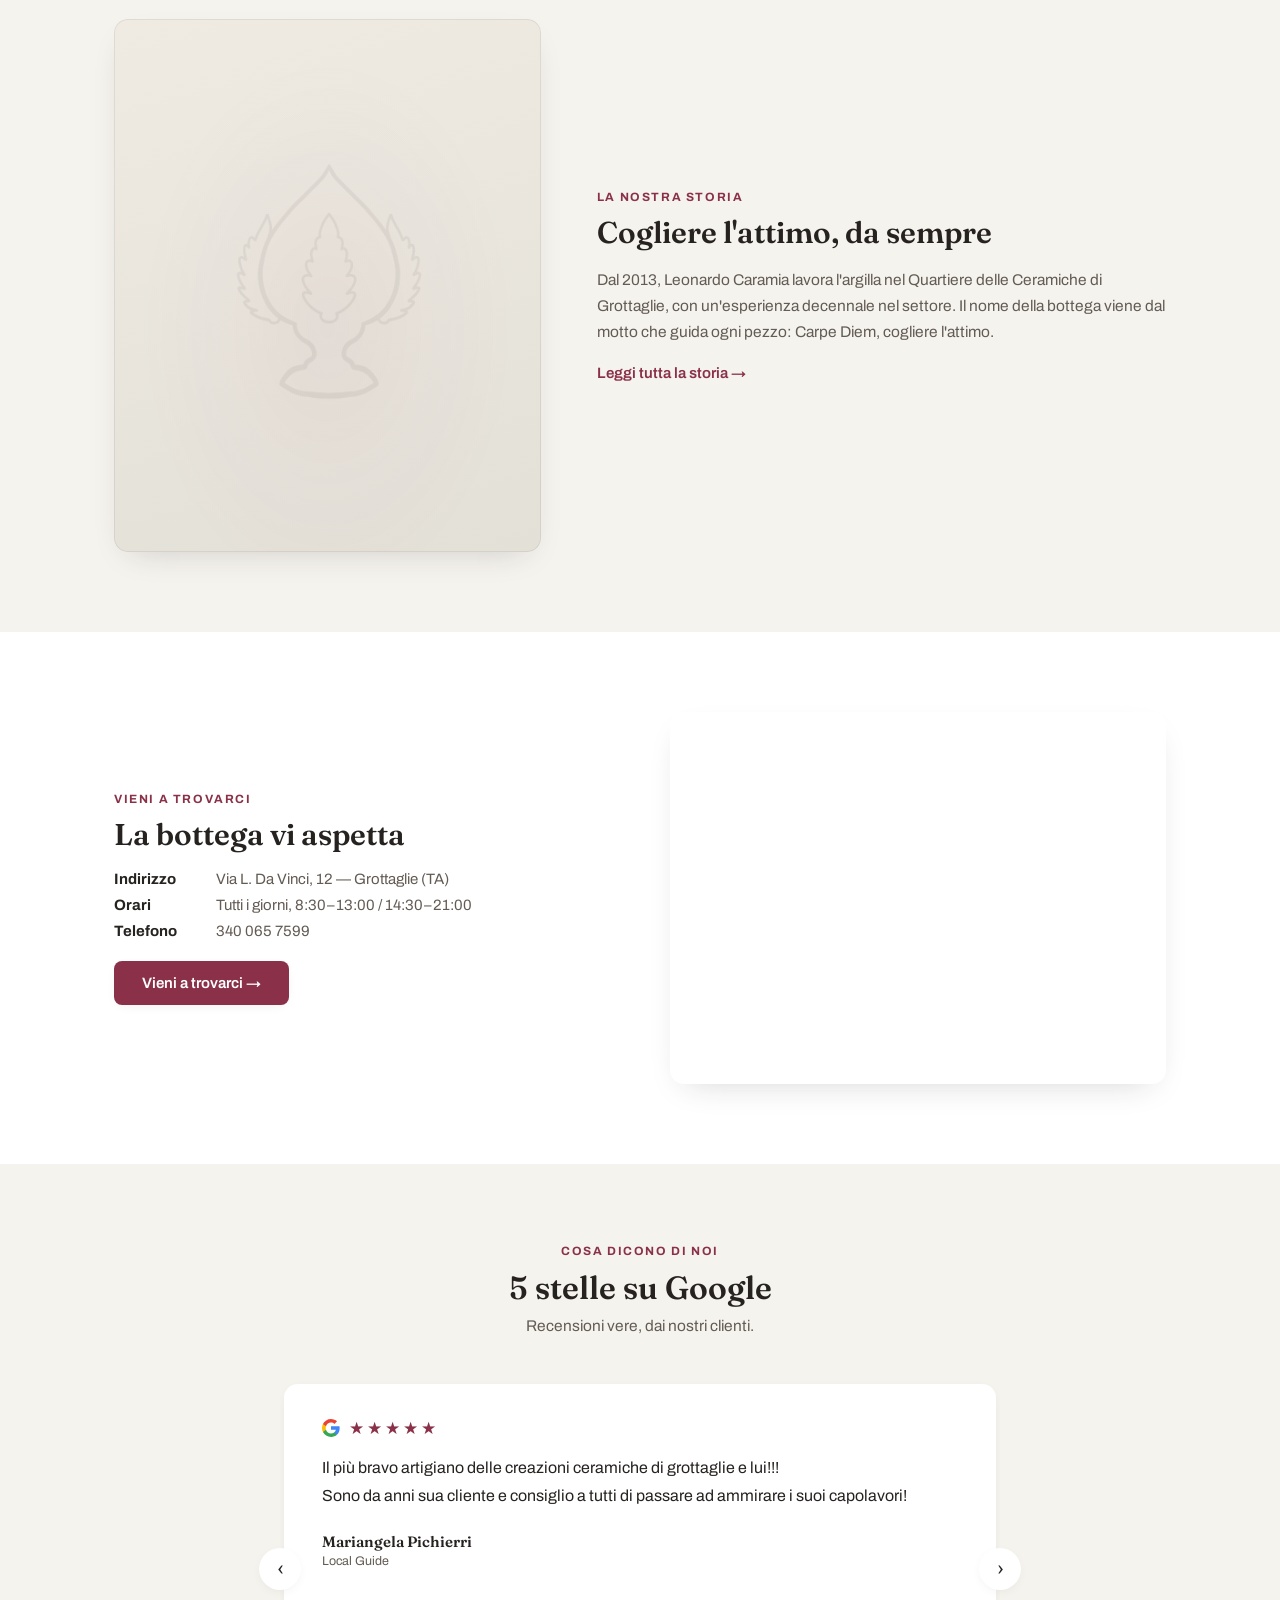
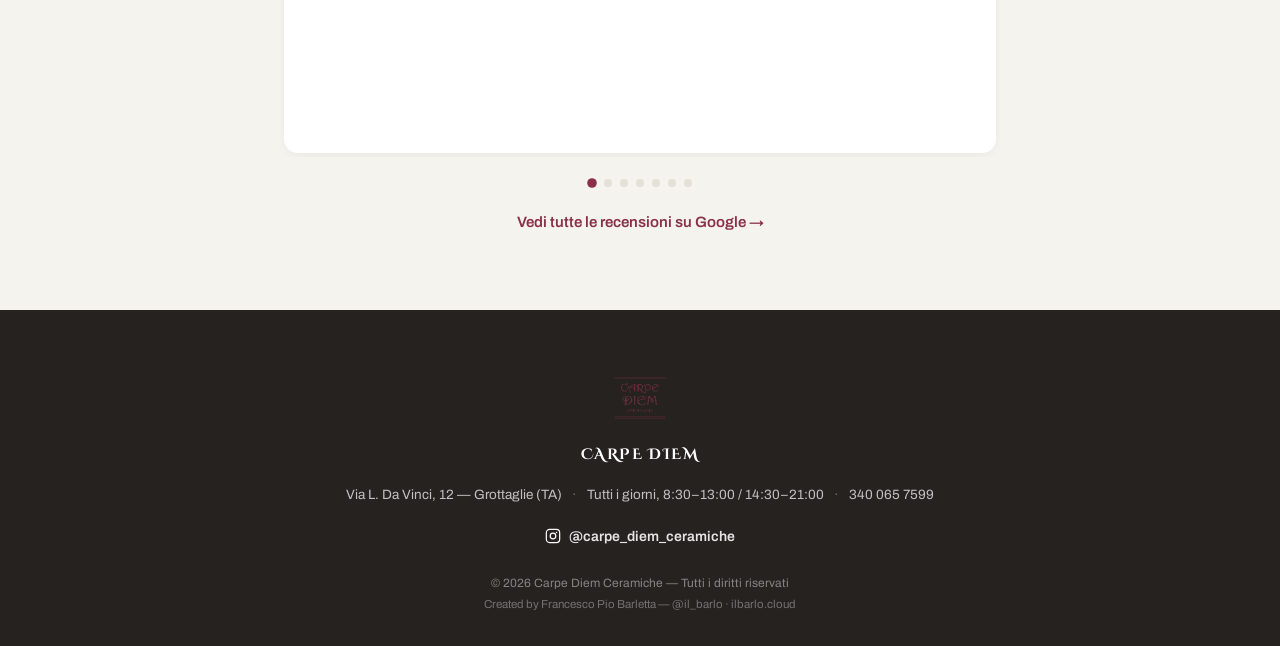
==== commit 472e9162: "beta version without photo" ====
--- a/index.html
+++ b/index.html
@@ -16,17 +16,25 @@
 
 <nav class="topnav">
   <a class="logo" href="index.html"><img src="assets/img/logo-wide.png" alt="Carpe Diem Ceramiche"></a>
-  <div class="nav-toggle" role="button" tabindex="0" aria-label="Menu" aria-expanded="false">
+  <button class="nav-toggle" type="button" aria-label="Menù" aria-expanded="false" aria-controls="site-menu">
     <span></span><span></span><span></span>
-  </div>
-  <div class="navlinks">
-    <a href="index.html" class="active" data-en="Home">Home</a>
-    <a href="catalogo.html" data-en="Catalog">Catalogo</a>
-    <a href="storia.html" data-en="Our Story">La Storia</a>
-    <a href="contatti.html" data-en="Info &amp; Contact">Info &amp; Contatti</a>
-    <div class="lang-toggle">
-      <button class="lang-btn active" data-lang="it">IT</button>
-      <button class="lang-btn" data-lang="en">EN</button>
+  </button>
+  <div class="navlinks" id="site-menu">
+    <div class="nav-list">
+      <a href="index.html" class="active" data-en="Home">Home</a>
+      <a href="catalogo.html" data-en="Catalog">Catalogo</a>
+      <a href="storia.html" data-en="Our Story">La Storia</a>
+      <a href="contatti.html" data-en="Info &amp; Contact">Info &amp; Contatti</a>
+    </div>
+    <div class="nav-meta">
+      <div class="lang-toggle">
+        <button class="lang-btn active" data-lang="it">IT</button>
+        <button class="lang-btn" data-lang="en">EN</button>
+      </div>
+      <a class="nav-ig" href="https://www.instagram.com/carpe_diem_ceramiche/" target="_blank" rel="noopener">
+        <svg viewBox="0 0 24 24" fill="none" aria-hidden="true"><rect x="2" y="2" width="20" height="20" rx="5" stroke="currentColor" stroke-width="1.8"/><circle cx="12" cy="12" r="4.2" stroke="currentColor" stroke-width="1.8"/><circle cx="17.3" cy="6.7" r="1.1" fill="currentColor"/></svg>
+        @carpe_diem_ceramiche
+      </a>
     </div>
   </div>
 </nav>
@@ -34,47 +42,61 @@
 <div class="hero">
   <img class="hero-ghost" src="assets/img/pumo-ink.png" alt="">
   <div class="wrap hero-grid">
-    <div>
+    <div class="hero-copy">
       <div class="eyebrow">Grottaglie · Puglia</div>
-      <h1 data-en="Handmade ceramics,&lt;br&gt;from the heart of Grottaglie.">Ceramica fatta a mano,<br>nel cuore di Grottaglie.</h1>
+      <h1 data-en="Handmade ceramics, from the heart of Grottaglie.">Ceramica fatta a mano, nel cuore di Grottaglie.</h1>
       <p class="lead" data-en="One-of-a-kind pieces shaped and decorated in our workshop, in the heart of Grottaglie's ceramics quarter.">Pezzi unici modellati e decorati nella nostra bottega, nel cuore del quartiere delle ceramiche di Grottaglie.</p>
       <a href="catalogo.html" class="btn-primary" data-en="Explore the Catalog →">Scopri il Catalogo →</a>
     </div>
-    <img class="hero-image" src="assets/img/foto/bottega-interno-01.jpg" alt="Interno della bottega Carpe Diem Ceramiche">
+    <div class="hero-photo">
+      <img class="hero-image" src="assets/img/foto/bottega-interno-01.jpg" alt="Interno della bottega Carpe Diem Ceramiche">
+    </div>
   </div>
 </div>
 
 <div class="section-white">
-  <div class="wrap reveal">
-    <div class="section-head">
+  <div class="wrap">
+    <div class="section-head reveal">
       <div class="eyebrow" data-en="The Catalog">Il Catalogo</div>
       <h2 data-en="Every piece, a different story">Ogni pezzo, una storia diversa</h2>
       <p data-en="From traditional Grottaglie figures to home décor pieces, each category tells part of our story.">Dalle figure della tradizione grottagliese ai complementi d'arredo, ogni categoria racconta una parte del nostro lavoro.</p>
     </div>
-    <div class="cat-grid">
-      <div class="cat-card">
-        <div class="img placeholder"><span class="tag-label" data-en="Traditional Figures">Figure Tradizionali</span></div>
-        <div class="body"><span class="count" data-en="Roosters, pomi, pupe &amp; knights">Galletti, pomi, pupe e cavalieri</span></div>
-      </div>
-      <div class="cat-card">
-        <div class="img placeholder"><span class="tag-label" data-en="Home Décor">Complementi d'Arredo</span></div>
-        <div class="body"><span class="count" data-en="Lamps, wall sconces, centerpieces">Lampade, applique, centrotavola</span></div>
-      </div>
-      <div class="cat-card">
-        <div class="img placeholder"><span class="tag-label" data-en="Sacred Art">Arte Sacra</span></div>
-        <div class="body"><span class="count" data-en="Holy water fonts &amp; sacred art">Acquasantiere e arte sacra</span></div>
-      </div>
-      <div class="cat-card">
-        <div class="img placeholder"><span class="tag-label" data-en="Wedding Favors">Bomboniere</span></div>
-        <div class="body"><span class="count" data-en="Made to order for any occasion">Su misura per ogni evento</span></div>
-      </div>
+    <div class="cat-grid reveal-stagger">
+      <a class="cat-card" href="catalogo.html#tradizione">
+        <div class="frame"></div>
+        <div class="body">
+          <h3 data-en="Traditional Figures">Figure Tradizionali</h3>
+          <span class="count" data-en="Roosters, pomi, pupe &amp; knights">Galletti, pomi, pupe e cavalieri</span>
+        </div>
+      </a>
+      <a class="cat-card" href="catalogo.html#arredo">
+        <div class="frame"></div>
+        <div class="body">
+          <h3 data-en="Home Décor">Complementi d'Arredo</h3>
+          <span class="count" data-en="Lamps, wall sconces, centerpieces">Lampade, applique, centrotavola</span>
+        </div>
+      </a>
+      <a class="cat-card" href="catalogo.html#sacra">
+        <div class="frame"></div>
+        <div class="body">
+          <h3 data-en="Sacred Art">Arte Sacra</h3>
+          <span class="count" data-en="Holy water fonts &amp; sacred art">Acquasantiere e arte sacra</span>
+        </div>
+      </a>
+      <a class="cat-card" href="catalogo.html#bomboniere">
+        <div class="frame"></div>
+        <div class="body">
+          <h3 data-en="Wedding Favors">Bomboniere</h3>
+          <span class="count" data-en="Made to order for any occasion">Su misura per ogni evento</span>
+        </div>
+      </a>
     </div>
   </div>
 </div>
 
 <div class="section-pietra">
   <div class="wrap storia-teaser reveal">
-    <div class="img placeholder">[Foto artigiano al tornio]</div>
+    <div class="frame"></div>
     <div>
       <div class="eyebrow" data-en="Our Story">La Nostra Storia</div>
       <h2 data-en="Seizing the day, always">Cogliere l'attimo, da sempre</h2>
@@ -116,7 +138,7 @@
       <button class="rev-nav prev" aria-label="Precedente">‹</button>
       <div class="reviews-track" id="reviewsTrack">
         <div class="review-card">
-          <div class="stars">★★★★★</div>
+          <div class="review-source"><svg class="google-g" viewBox="0 0 18 18" xmlns="http://www.w3.org/2000/svg"><path fill="#4285F4" d="M17.64 9.2c0-.637-.057-1.251-.164-1.84H9v3.481h4.844c-.209 1.125-.843 2.078-1.796 2.717v2.258h2.908c1.702-1.567 2.684-3.874 2.684-6.615z"/><path fill="#34A853" d="M9 18c2.43 0 4.467-.806 5.956-2.18l-2.908-2.259c-.806.54-1.837.86-3.048.86-2.344 0-4.328-1.584-5.036-3.711H.957v2.332C2.438 15.983 5.482 18 9 18z"/><path fill="#FBBC05" d="M3.964 10.71c-.18-.54-.282-1.117-.282-1.71s.102-1.17.282-1.71V4.958H.957C.347 6.173 0 7.548 0 9s.348 2.827.957 4.042l3.007-2.332z"/><path fill="#EA4335" d="M9 3.58c1.321 0 2.508.454 3.44 1.345l2.582-2.58C13.463.891 11.426 0 9 0 5.482 0 2.438 2.017.957 4.958L3.964 7.29C4.672 5.163 6.656 3.58 9 3.58z"/></svg><span>★★★★★</span></div>
           <p class="review-text" data-en="He's the best ceramic craftsman in Grottaglie!!!
 I've been his customer for years and I recommend everyone stop by to admire his masterpieces!">Il più bravo artigiano delle creazioni ceramiche di grottaglie e lui!!!
 Sono da anni sua cliente e consiglio a tutti di passare ad ammirare i suoi capolavori!</p>
@@ -126,7 +148,7 @@
           </div>
         </div>
         <div class="review-card">
-          <div class="stars">★★★★★</div>
+          <div class="review-source"><svg class="google-g" viewBox="0 0 18 18" xmlns="http://www.w3.org/2000/svg"><path fill="#4285F4" d="M17.64 9.2c0-.637-.057-1.251-.164-1.84H9v3.481h4.844c-.209 1.125-.843 2.078-1.796 2.717v2.258h2.908c1.702-1.567 2.684-3.874 2.684-6.615z"/><path fill="#34A853" d="M9 18c2.43 0 4.467-.806 5.956-2.18l-2.908-2.259c-.806.54-1.837.86-3.048.86-2.344 0-4.328-1.584-5.036-3.711H.957v2.332C2.438 15.983 5.482 18 9 18z"/><path fill="#FBBC05" d="M3.964 10.71c-.18-.54-.282-1.117-.282-1.71s.102-1.17.282-1.71V4.958H.957C.347 6.173 0 7.548 0 9s.348 2.827.957 4.042l3.007-2.332z"/><path fill="#EA4335" d="M9 3.58c1.321 0 2.508.454 3.44 1.345l2.582-2.58C13.463.891 11.426 0 9 0 5.482 0 2.438 2.017.957 4.958L3.964 7.29C4.672 5.163 6.656 3.58 9 3.58z"/></svg><span>★★★★★</span></div>
           <p class="review-text" data-en="I went with my wife to Leonardo's workshop, and we were immediately struck by the huge variety and beauty of the pieces on display. Leonardo was warm and friendly, and told us about the story and character behind his handmade work — all beautifully crafted and unique, showing just how much passion he puts into what he does.
 We had to pick two gifts for friends of ours, and he recommended the best options for what we needed — we were truly spoiled for choice.
 For us he's the go-to place for gifts that really make an impression. Highly recommended.">Sono andato con mia moglie nella bottega di Leonardo, siamo stati subito colpiti dalla grandissima varietà e bellezza delle opere esposte. Leonardo è stato molto affabile e cordiale, ci ha raccontato la particolarità e la storia delle sue opere artigianali, tutte di ottima fattura e particolari, facendo trasparire tutta la sua passione in quello che fa.
@@ -137,7 +159,7 @@
           </div>
         </div>
         <div class="review-card">
-          <div class="stars">★★★★★</div>
+          <div class="review-source"><svg class="google-g" viewBox="0 0 18 18" xmlns="http://www.w3.org/2000/svg"><path fill="#4285F4" d="M17.64 9.2c0-.637-.057-1.251-.164-1.84H9v3.481h4.844c-.209 1.125-.843 2.078-1.796 2.717v2.258h2.908c1.702-1.567 2.684-3.874 2.684-6.615z"/><path fill="#34A853" d="M9 18c2.43 0 4.467-.806 5.956-2.18l-2.908-2.259c-.806.54-1.837.86-3.048.86-2.344 0-4.328-1.584-5.036-3.711H.957v2.332C2.438 15.983 5.482 18 9 18z"/><path fill="#FBBC05" d="M3.964 10.71c-.18-.54-.282-1.117-.282-1.71s.102-1.17.282-1.71V4.958H.957C.347 6.173 0 7.548 0 9s.348 2.827.957 4.042l3.007-2.332z"/><path fill="#EA4335" d="M9 3.58c1.321 0 2.508.454 3.44 1.345l2.582-2.58C13.463.891 11.426 0 9 0 5.482 0 2.438 2.017.957 4.958L3.964 7.29C4.672 5.163 6.656 3.58 9 3.58z"/></svg><span>★★★★★</span></div>
           <p class="review-text" data-en="As you choose, watching the skill behind each piece, you listen to the story of a life that began out of passion and became an art workshop.
 Bought an oil cruet, a cutting board, a candle holder and a lucky pomegranate.
 Not to be missed.">Mentre scegli osservando la maestria di ogni realizzazione, ascolti i racconti di una vita iniziata per passione e realizzata con apertura bottega d'arte.
@@ -148,7 +170,7 @@
           </div>
         </div>
         <div class="review-card">
-          <div class="stars">★★★★★</div>
+          <div class="review-source"><svg class="google-g" viewBox="0 0 18 18" xmlns="http://www.w3.org/2000/svg"><path fill="#4285F4" d="M17.64 9.2c0-.637-.057-1.251-.164-1.84H9v3.481h4.844c-.209 1.125-.843 2.078-1.796 2.717v2.258h2.908c1.702-1.567 2.684-3.874 2.684-6.615z"/><path fill="#34A853" d="M9 18c2.43 0 4.467-.806 5.956-2.18l-2.908-2.259c-.806.54-1.837.86-3.048.86-2.344 0-4.328-1.584-5.036-3.711H.957v2.332C2.438 15.983 5.482 18 9 18z"/><path fill="#FBBC05" d="M3.964 10.71c-.18-.54-.282-1.117-.282-1.71s.102-1.17.282-1.71V4.958H.957C.347 6.173 0 7.548 0 9s.348 2.827.957 4.042l3.007-2.332z"/><path fill="#EA4335" d="M9 3.58c1.321 0 2.508.454 3.44 1.345l2.582-2.58C13.463.891 11.426 0 9 0 5.482 0 2.438 2.017.957 4.958L3.964 7.29C4.672 5.163 6.656 3.58 9 3.58z"/></svg><span>★★★★★</span></div>
           <p class="review-text" data-en="Leonardo feels like family by now.
 Plates, lamps, nativity figures, and finally the wedding favors for our big day. We chose and personalized them together with him — he has endless patience when it comes to explaining his work and giving advice. A wonderful craftsman and artist.
 We'll keep coming back. Needless to say, our guests were delighted.">Leonardo ormai è di famiglia. Servizi di piatti, lampade, presepi e per finire le bomboniere per il nostro grande giorno. Le abbiamo scelte e personalizzate insieme a lui che ha una pazienza infinita quando si tratta di spiegare il suo lavoro e dare consigli. Un artigiano ed un artista fantastico.
@@ -158,13 +180,35 @@
           </div>
         </div>
         <div class="review-card">
-          <div class="stars">★★★★★</div>
+          <div class="review-source"><svg class="google-g" viewBox="0 0 18 18" xmlns="http://www.w3.org/2000/svg"><path fill="#4285F4" d="M17.64 9.2c0-.637-.057-1.251-.164-1.84H9v3.481h4.844c-.209 1.125-.843 2.078-1.796 2.717v2.258h2.908c1.702-1.567 2.684-3.874 2.684-6.615z"/><path fill="#34A853" d="M9 18c2.43 0 4.467-.806 5.956-2.18l-2.908-2.259c-.806.54-1.837.86-3.048.86-2.344 0-4.328-1.584-5.036-3.711H.957v2.332C2.438 15.983 5.482 18 9 18z"/><path fill="#FBBC05" d="M3.964 10.71c-.18-.54-.282-1.117-.282-1.71s.102-1.17.282-1.71V4.958H.957C.347 6.173 0 7.548 0 9s.348 2.827.957 4.042l3.007-2.332z"/><path fill="#EA4335" d="M9 3.58c1.321 0 2.508.454 3.44 1.345l2.582-2.58C13.463.891 11.426 0 9 0 5.482 0 2.438 2.017.957 4.958L3.964 7.29C4.672 5.163 6.656 3.58 9 3.58z"/></svg><span>★★★★★</span></div>
           <p class="review-text" data-en="A truly wonderful ceramics workshop! The moment you walk in, you can feel the passion and love for this craft. The shop is charming, welcoming and full of one-of-a-kind pieces, all handmade by the owner — a true artist who creates every piece with great care and skill!!! If you're looking for authenticity, quality and real craftsmanship, this is the place. Highly recommended!">Un laboratorio di ceramica davvero meraviglioso! Appena si entra si percepisce la passione e l'amore per questo mestiere. Il negozio è grazioso, accogliente e ricco di pezzi unici, realizzati interamente a mano dal proprietario, un vero artista che crea ogni opera con grande cura e maestria!!! Se cercate autenticità, qualità e artigianato vero, questo è il posto giusto. Consigliatissimo!</p>
           <div class="review-author">
             <span class="name">Valentina Faraone</span>
             <span class="meta" data-en="Local Guide">Local Guide</span>
           </div>
         </div>
+        <div class="review-card">
+          <div class="review-source"><svg class="fb-icon" viewBox="0 0 24 24" xmlns="http://www.w3.org/2000/svg"><circle cx="12" cy="12" r="12" fill="#1877F2"/><path fill="#fff" d="M15.5 8.5h-1.6c-.3 0-.6.3-.6.7v1.4h2.1l-.3 2.2h-1.8V19h-2.3v-6.2H9.3v-2.2h1.7V9c0-1.7 1-2.9 2.7-2.9h1.8v2.4z"/></svg><span data-en="Recommends">Consiglia</span></div>
+          <p class="review-text" data-en="Leonardo is a true master! Originality, seriousness, expertise and professionalism are qualities that define his work, and they make the pieces created by his skilled hands real and true masterpieces of art!">Leonardo un vero maestro!originalita',serieta',competenza e professionalità sono doti che contraddistinguono il suo lavoro e fanno dei suoi oggetti creati con le sue sapienti mani dei veri e propri CAPOLAVORI d'arte!</p>
+          <div class="review-author">
+            <span class="name">Lina Fabbiano</span>
+            <span class="meta" data-en="via Facebook">via Facebook</span>
+          </div>
+        </div>
+        <div class="review-card">
+          <div class="review-source"><svg class="fb-icon" viewBox="0 0 24 24" xmlns="http://www.w3.org/2000/svg"><circle cx="12" cy="12" r="12" fill="#1877F2"/><path fill="#fff" d="M15.5 8.5h-1.6c-.3 0-.6.3-.6.7v1.4h2.1l-.3 2.2h-1.8V19h-2.3v-6.2H9.3v-2.2h1.7V9c0-1.7 1-2.9 2.7-2.9h1.8v2.4z"/></svg><span data-en="Recommends">Consiglia</span></div>
+          <p class="review-text" data-en="Leonardo and his art were a truly delightful surprise.
+His work is really wonderful, made with great skill and cared for down to the smallest detail.
+His ability to explain all the traditions behind his pieces also makes the experience even more memorable.
+If you're in Grottaglie and want to bring home a real work of art, Carpe Diem is a must-visit.">Leonardo e la sua arte sono state davvero una piacevolissima sorpresa.
+Le sue opere sono davvero una meraviglia, create con maestria e curate nei minimi particolari.
+Inoltre la sua capacità di illustrare tutte le tradizioni che si celano dietro le sue opere rende l'esperienza ancora più indimenticabile.
+Se andate a Grottaglie e avete voglia di portarvi a casa una vera opera d'arte, Carpe Diem è una tappa obbligatoria!</p>
+          <div class="review-author">
+            <span class="name">Alessia Schiavo</span>
+            <span class="meta" data-en="via Facebook">via Facebook</span>
+          </div>
+        </div>
       </div>
       <button class="rev-nav next" aria-label="Successiva">›</button>
     </div>
@@ -176,35 +220,25 @@
   </div>
 </div>
 
-<div class="signature-mark reveal">
-  <img src="assets/img/logo-mark.png" alt="Carpe Diem Ceramiche">
-</div>
-
 <footer class="site-footer">
-  <a href="https://www.instagram.com/carpe_diem_ceramiche/" target="_blank" rel="noopener" class="ig">
-    <svg viewBox="0 0 24 24" fill="none" xmlns="http://www.w3.org/2000/svg"><rect x="2" y="2" width="20" height="20" rx="5" stroke="white" stroke-width="1.8"/><circle cx="12" cy="12" r="4.2" stroke="white" stroke-width="1.8"/><circle cx="17.3" cy="6.7" r="1.1" fill="white"/></svg>
-    @carpe_diem_ceramiche
-  </a>
-  <div class="copyright" data-en="© 2026 Carpe Diem Ceramiche — All rights reserved">© 2026 Carpe Diem Ceramiche — Tutti i diritti riservati</div>
-  <div class="credit">Created by Francesco Pio Barletta — <a href="https://www.instagram.com/il_barlo/" target="_blank" rel="noopener">@il_barlo</a> · <a href="https://ilbarlo.cloud" target="_blank" rel="noopener">ilbarlo.cloud</a></div>
+  <div class="wrap footer-inner">
+    <img class="footer-mark" src="assets/img/logo-mark.png" alt="">
+    <p class="footer-sign">Carpe Diem</p>
+    <div class="footer-facts">
+      <span>Via L. Da Vinci, 12 — Grottaglie (TA)</span>
+      <span data-en="Every day, 8:30–13:00 / 14:30–21:00">Tutti i giorni, 8:30–13:00 / 14:30–21:00</span>
+      <a href="tel:+393400657599">340 065 7599</a>
+    </div>
+    <a href="https://www.instagram.com/carpe_diem_ceramiche/" target="_blank" rel="noopener" class="ig">
+      <svg viewBox="0 0 24 24" fill="none" xmlns="http://www.w3.org/2000/svg"><rect x="2" y="2" width="20" height="20" rx="5" stroke="white" stroke-width="1.8"/><circle cx="12" cy="12" r="4.2" stroke="white" stroke-width="1.8"/><circle cx="17.3" cy="6.7" r="1.1" fill="white"/></svg>
+      @carpe_diem_ceramiche
+    </a>
+    <div class="copyright" data-en="© 2026 Carpe Diem Ceramiche — All rights reserved">© 2026 Carpe Diem Ceramiche — Tutti i diritti riservati</div>
+    <div class="credit">Created by Francesco Pio Barletta — <a href="https://www.instagram.com/il_barlo/" target="_blank" rel="noopener">@il_barlo</a> · <a href="https://ilbarlo.cloud" target="_blank" rel="noopener">ilbarlo.cloud</a></div>
+  </div>
 </footer>
 
-<script>
-  var revealEls = document.querySelectorAll('.reveal');
-  if ('IntersectionObserver' in window) {
-    var observer = new IntersectionObserver(function (entries) {
-      entries.forEach(function (entry) {
-        if (entry.isIntersecting) {
-          entry.target.classList.add('is-visible');
-          observer.unobserve(entry.target);
-        }
-      });
-    }, { threshold: 0.15 });
-    revealEls.forEach(function (el) { observer.observe(el); });
-  } else {
-    revealEls.forEach(function (el) { el.classList.add('is-visible'); });
-  }
-</script>
+<script src="js/motion.js"></script>
 <script src="js/nav.js"></script>
 <script src="js/reviews.js"></script>
 <script src="js/i18n.js"></script>
--- a/css/style.css
+++ b/css/style.css
@@ -44,9 +44,13 @@
   border-bottom: 1px solid var(--pietra-line);
 }
 
+.topnav .logo { position: relative; z-index: 2; }
 .topnav .logo img { height: 54px; width: auto; display: block; }
 
 .topnav .navlinks { display: flex; align-items: center; gap: 36px; }
+.nav-list,
+.nav-meta { display: contents; }
+.nav-ig { display: none; }
 
 .lang-toggle {
   display: flex;
@@ -69,7 +73,7 @@
 .lang-btn.active { background: var(--bordeaux); color: white; }
 .lang-btn:not(.active):hover { color: var(--ink); }
 
-.navlinks a {
+.nav-list a {
   font-family: 'Cinzel Decorative', serif;
   font-size: 13px;
   font-weight: 700;
@@ -81,7 +85,7 @@
   transition: color 0.25s ease;
 }
 
-.navlinks a::after {
+.nav-list a::after {
   content: "";
   position: absolute;
   left: 0; right: 100%; bottom: -2px;
@@ -91,73 +95,161 @@
   transition: right 0.25s ease;
 }
 
-.navlinks a:hover { color: var(--bordeaux); }
-.navlinks a:hover::after { right: 0; }
-
-.navlinks a.active { color: var(--bordeaux); }
-.navlinks a.active::after { right: 0; }
+.nav-list a:hover { color: var(--bordeaux); }
+.nav-list a:hover::after { right: 0; }
+
+.nav-list a.active { color: var(--bordeaux); }
+.nav-list a.active::after { right: 0; }
 
 .nav-toggle {
   display: none;
-  width: 30px;
-  height: 24px;
+  width: 44px;
+  height: 44px;
+  padding: 0;
   position: relative;
   flex-shrink: 0;
+  z-index: 2;
+  margin-right: -10px;
+  -webkit-tap-highlight-color: transparent;
 }
 .nav-toggle span {
   position: absolute;
-  left: 0; right: 0;
+  left: 10px; right: 10px;
   height: 2px;
   background: var(--ink);
   border-radius: 2px;
   transition: transform 0.25s ease, opacity 0.25s ease, top 0.25s ease;
 }
-.nav-toggle span:nth-child(1) { top: 2px; }
-.nav-toggle span:nth-child(2) { top: 11px; }
-.nav-toggle span:nth-child(3) { top: 20px; }
-.topnav.nav-open .nav-toggle span:nth-child(1) { top: 11px; transform: rotate(45deg); }
+.nav-toggle span:nth-child(1) { top: 13px; }
+.nav-toggle span:nth-child(2) { top: 21px; }
+.nav-toggle span:nth-child(3) { top: 29px; }
+.topnav.nav-open .nav-toggle span:nth-child(1) { top: 21px; transform: rotate(45deg); }
 .topnav.nav-open .nav-toggle span:nth-child(2) { opacity: 0; }
-.topnav.nav-open .nav-toggle span:nth-child(3) { top: 11px; transform: rotate(-45deg); }
+.topnav.nav-open .nav-toggle span:nth-child(3) { top: 21px; transform: rotate(-45deg); }
+
+html.nav-lock,
+html.nav-lock body { overflow: hidden; }
 
 @media (max-width: 780px) {
   .topnav { padding: 12px 20px; position: sticky; }
   .topnav .logo img { height: 40px; }
+  .topnav.nav-open {
+    background: var(--pietra-soft);
+    border-bottom-color: transparent;
+    backdrop-filter: none;
+  }
   .nav-toggle { display: block; }
 
   .navlinks {
     position: fixed;
-    top: 64px; left: 0; right: 0;
-    height: 100vh;
+    inset: 0;
+    z-index: 1;
     flex-direction: column;
-    align-items: stretch;
+    align-items: center;
+    justify-content: center;
     gap: 0;
+    padding: 88px 28px max(120px, calc(36px + env(safe-area-inset-bottom)));
     background: var(--pietra-soft);
-    overflow-y: auto;
+    overflow: hidden;
     opacity: 0;
     visibility: hidden;
-    transform: translateY(-8px);
-    transition: opacity 0.2s ease, transform 0.2s ease, visibility 0s linear 0.2s;
+    pointer-events: none;
+    transform: translateY(-6px);
+    transition: opacity 0.28s ease, transform 0.28s ease, visibility 0s linear 0.28s;
   }
   .topnav.nav-open .navlinks {
     opacity: 1;
     visibility: visible;
+    pointer-events: auto;
     transform: translateY(0);
-    transition: opacity 0.2s ease, transform 0.2s ease;
-  }
-
-  .navlinks a {
-    display: block;
-    width: 100%;
-    text-align: left;
-    padding: 18px 24px;
-    border-bottom: 1px solid var(--pietra-line);
-    font-size: 15px;
-    flex: none;
-  }
-  .navlinks a::after { display: none; }
-  .navlinks a.active { background: var(--white); }
-
-  .lang-toggle { margin: 20px 24px; align-self: flex-start; flex: none; }
+    transition: opacity 0.28s ease, transform 0.28s ease;
+  }
+  .navlinks::before {
+    content: "";
+    position: absolute;
+    top: 46%;
+    left: 50%;
+    width: min(420px, 90vw);
+    aspect-ratio: 1;
+    transform: translate(-50%, -50%);
+    background: url("../assets/img/pumo-ink.png") center / contain no-repeat;
+    opacity: 0.05;
+    pointer-events: none;
+  }
+  .topnav.nav-open .navlinks::before {
+    animation: pumoFloat 16s ease-in-out infinite;
+  }
+
+  .nav-list {
+    display: flex;
+    flex-direction: column;
+    align-items: center;
+    gap: 8px;
+    position: relative;
+    z-index: 1;
+  }
+  .nav-list a {
+    display: inline-block;
+    width: auto;
+    text-align: center;
+    padding: 12px 8px;
+    font-size: clamp(17px, 5vw, 22px);
+    letter-spacing: 1px;
+    opacity: 0;
+    transform: translateY(12px);
+    transition: color 0.25s ease, opacity 0.4s ease, transform 0.4s ease;
+  }
+  .topnav.nav-open .nav-list a {
+    opacity: 1;
+    transform: none;
+  }
+  .topnav.nav-open .nav-list a:nth-child(1) { transition-delay: 0.06s; }
+  .topnav.nav-open .nav-list a:nth-child(2) { transition-delay: 0.12s; }
+  .topnav.nav-open .nav-list a:nth-child(3) { transition-delay: 0.18s; }
+  .topnav.nav-open .nav-list a:nth-child(4) { transition-delay: 0.24s; }
+  .nav-list a::after { bottom: 8px; height: 1.5px; }
+  .nav-list a:focus-visible {
+    outline: 2px solid var(--bordeaux);
+    outline-offset: 6px;
+    border-radius: 2px;
+  }
+
+  .nav-meta {
+    display: flex;
+    flex-direction: column;
+    align-items: center;
+    gap: 16px;
+    position: absolute;
+    left: 0;
+    right: 0;
+    bottom: max(28px, env(safe-area-inset-bottom));
+    z-index: 1;
+  }
+  .lang-toggle { margin: 0; }
+
+  .nav-ig {
+    display: inline-flex;
+    align-items: center;
+    gap: 8px;
+    font-family: 'Archivo', sans-serif;
+    font-size: 13px;
+    font-weight: 600;
+    letter-spacing: 0.15px;
+    text-transform: none;
+    color: var(--ink-soft);
+    padding: 4px 0;
+    transition: color 0.2s ease;
+  }
+  .nav-ig svg { width: 15px; height: 15px; }
+  .nav-ig:hover { color: var(--bordeaux); }
+}
+
+@media (prefers-reduced-motion: reduce) {
+  .navlinks,
+  .topnav.nav-open .navlinks,
+  .nav-toggle span,
+  .nav-list a::after { transition: none; }
+  .nav-list a { opacity: 1; transform: none; }
 }
 
 .wrap { max-width: 1180px; margin: 0 auto; padding: 0 64px; }
@@ -172,24 +264,45 @@
   color: var(--bordeaux);
 }
 
-/* ---------- Placeholder media blocks ---------- */
-.placeholder {
-  border-radius: var(--radius);
-  display: flex;
-  align-items: center;
-  justify-content: center;
-  background: var(--pietra-line);
-  color: var(--ink-soft);
-  font-size: 13px;
-  font-weight: 500;
-  text-align: center;
-  padding: 16px;
+/* Drop an <img> inside .frame to replace the placeholder. */
+.frame {
+  position: relative;
+  overflow: hidden;
+  background:
+    radial-gradient(ellipse at 50% 58%, rgba(138, 49, 73, 0.05), transparent 62%),
+    linear-gradient(165deg, #EFEBE3 0%, var(--pietra-line) 100%);
+}
+.frame:not(:has(img))::before {
+  content: "";
+  position: absolute;
+  inset: 18%;
+  background: url("../assets/img/pumo-ink.png") center / contain no-repeat;
+  opacity: 0.08;
+  pointer-events: none;
+  transition: transform 0.6s ease, opacity 0.6s ease;
+}
+.frame::after {
+  content: "";
+  position: absolute;
+  inset: 0;
+  box-shadow: inset 0 0 0 1px rgba(38, 34, 32, 0.08);
+  pointer-events: none;
+  z-index: 2;
+}
+.frame img {
+  position: absolute;
+  inset: 0;
+  width: 100%;
+  height: 100%;
+  object-fit: cover;
+  z-index: 1;
+  transition: transform 0.7s ease;
 }
 
 /* ================= HOME ================= */
 .hero {
   position: relative;
-  padding: 76px 0 72px;
+  padding: 56px 0 72px;
   background: var(--pietra-soft);
   border-bottom: 1px solid var(--pietra-line);
   overflow: hidden;
@@ -197,31 +310,55 @@
 .hero-ghost {
   position: absolute;
   top: 50%;
-  left: 50%;
+  left: 22%;
   transform: translate(-50%, -50%);
-  width: 780px;
+  width: 520px;
   height: auto;
-  opacity: 0.055;
+  opacity: 0.045;
   z-index: 0;
   pointer-events: none;
+  animation: pumoFloat 16s ease-in-out infinite;
 }
 .hero-grid {
   display: grid;
-  grid-template-columns: 1.05fr 1fr;
+  grid-template-columns: 1fr 1.05fr;
   gap: 56px;
   align-items: center;
   position: relative;
   z-index: 1;
 }
-.hero h1 { font-size: 45px; font-weight: 600; line-height: 1.18; margin: 18px 0 20px; color: var(--ink); }
-.hero p.lead { font-size: 17px; line-height: 1.6; color: var(--ink-soft); max-width: 440px; margin-bottom: 30px; }
+.hero-copy {
+  display: flex;
+  flex-direction: column;
+  align-items: flex-start;
+}
+.hero h1 { font-size: 44px; font-weight: 600; line-height: 1.18; margin: 16px 0 18px; color: var(--ink); }
+.hero p.lead { font-size: 17px; line-height: 1.65; color: var(--ink-soft); max-width: 42ch; margin-bottom: 28px; }
+.hero-photo {
+  position: relative;
+  border-radius: var(--radius-lg);
+  overflow: hidden;
+  box-shadow: var(--shadow-card);
+}
+.hero-photo img.hero-image {
+  display: block;
+  width: 100%;
+  aspect-ratio: 4/5;
+  object-fit: cover;
+  object-position: center 40%;
+  transition: transform 1.1s ease;
+}
+.hero-photo:hover img.hero-image { transform: scale(1.035); }
 
 @media (max-width: 780px) {
-  .hero { padding: 48px 0 56px; }
-  .hero-grid { grid-template-columns: 1fr; gap: 32px; }
+  .hero { padding: 36px 0 48px; }
+  .hero-grid { grid-template-columns: 1fr; gap: 28px; }
+  .hero-copy { order: 2; }
+  .hero-photo { order: 1; }
   .hero h1 { font-size: 32px; }
   .hero p.lead { max-width: none; }
-  .hero-ghost { width: 480px; }
+  .hero-ghost { width: 300px; left: 50%; top: 18%; }
+  .hero-photo img.hero-image { aspect-ratio: 5/4; }
 }
 
 /* ---------- Entrance + scroll motion ---------- */
@@ -229,29 +366,48 @@
   from { opacity: 0; transform: translateY(16px); }
   to { opacity: 1; transform: translateY(0); }
 }
-.hero-grid .eyebrow,
-.hero-grid h1,
-.hero-grid p.lead,
-.hero-grid .btn-primary {
+@keyframes pumoFloat {
+  0%, 100% { transform: translate(-50%, -50%); }
+  50% { transform: translate(-50%, calc(-50% - 14px)); }
+}
+.hero-copy .eyebrow,
+.hero-copy h1,
+.hero-copy p.lead,
+.hero-copy .btn-primary {
   opacity: 0;
   animation: fadeUp 0.7s ease forwards;
 }
-.hero-grid .eyebrow { animation-delay: 0.05s; }
-.hero-grid h1 { animation-delay: 0.15s; }
-.hero-grid p.lead { animation-delay: 0.28s; }
-.hero-grid .btn-primary { animation-delay: 0.4s; }
-.hero-image {
+.hero-copy .eyebrow { animation-delay: 0.05s; }
+.hero-copy h1 { animation-delay: 0.15s; }
+.hero-copy p.lead { animation-delay: 0.28s; }
+.hero-copy .btn-primary { animation-delay: 0.4s; }
+.hero-photo {
   opacity: 0;
-  animation: fadeUp 0.8s ease forwards;
-  animation-delay: 0.3s;
+  animation: fadeUp 0.9s ease forwards;
+  animation-delay: 0.18s;
 }
 
 .reveal {
   opacity: 0;
   transform: translateY(20px);
-  transition: opacity 0.6s ease, transform 0.6s ease;
+  transition: opacity 0.7s ease, transform 0.7s ease;
 }
 .reveal.is-visible { opacity: 1; transform: translateY(0); }
+
+.reveal-stagger > * {
+  opacity: 0;
+  transform: translateY(18px);
+  transition: opacity 0.55s ease, transform 0.55s ease;
+}
+.reveal-stagger.is-visible > * { opacity: 1; transform: none; }
+.reveal-stagger.is-visible > *:nth-child(1) { transition-delay: 0.04s; }
+.reveal-stagger.is-visible > *:nth-child(2) { transition-delay: 0.11s; }
+.reveal-stagger.is-visible > *:nth-child(3) { transition-delay: 0.18s; }
+.reveal-stagger.is-visible > *:nth-child(4) { transition-delay: 0.25s; }
+.reveal-stagger.is-visible > *:nth-child(5) { transition-delay: 0.32s; }
+.reveal-stagger.is-visible > *:nth-child(6) { transition-delay: 0.39s; }
+.reveal-stagger.is-visible > *:nth-child(7) { transition-delay: 0.46s; }
+.reveal-stagger.is-visible > *:nth-child(8) { transition-delay: 0.53s; }
 
 .page-hero .eyebrow, .page-hero h1, .page-hero p {
   opacity: 0;
@@ -262,11 +418,13 @@
 .page-hero p { animation-delay: 0.28s; }
 
 @media (prefers-reduced-motion: reduce) {
-  .hero-grid .eyebrow, .hero-grid h1, .hero-grid p.lead, .hero-grid .btn-primary, .hero-image,
+  .hero-copy .eyebrow, .hero-copy h1, .hero-copy p.lead, .hero-copy .btn-primary, .hero-photo,
   .page-hero .eyebrow, .page-hero h1, .page-hero p {
     animation: none; opacity: 1;
   }
-  .reveal { opacity: 1; transform: none; transition: none; }
+  .hero-ghost, .topnav.nav-open .navlinks::before { animation: none; transform: translate(-50%, -50%); }
+  .reveal, .reveal-stagger > * { opacity: 1; transform: none; transition: none; }
+  .frame img, .hero-photo img.hero-image, .frame:not(:has(img))::before { transition: none; }
 }
 .btn-primary {
   display: inline-flex;
@@ -292,14 +450,9 @@
   font-size: 15px;
   padding: 12px 26px;
   border-radius: var(--radius);
-}
-.hero-image {
-  aspect-ratio: 4/5;
-  width: 100%;
-  object-fit: cover;
-  border-radius: var(--radius-lg);
-  box-shadow: var(--shadow-card);
-}
+  transition: color 0.2s ease, border-color 0.2s ease, background 0.2s ease;
+}
+.btn-ghost:hover { color: var(--bordeaux); border-color: var(--bordeaux); }
 
 .section-white { background: var(--white); padding: 80px 0; }
 .section-pietra { background: var(--pietra); padding: 80px 0; }
@@ -310,40 +463,46 @@
 .section-head h2 { font-size: 32px; margin-top: 10px; }
 .section-head p { color: var(--ink-soft); margin-top: 10px; font-size: 15.5px; }
 
-.cat-grid { display: grid; grid-template-columns: repeat(4, 1fr); gap: 22px; }
+.cat-grid { display: grid; grid-template-columns: repeat(4, 1fr); gap: 28px 22px; }
 @media (max-width: 960px) { .cat-grid { grid-template-columns: repeat(2, 1fr); } }
-@media (max-width: 560px) { .cat-grid { grid-template-columns: 1fr; } }
 .cat-card {
+  display: block;
+  color: inherit;
+}
+.cat-card .frame {
+  aspect-ratio: 3/4;
   border-radius: var(--radius);
-  overflow: hidden;
-  box-shadow: var(--shadow-soft);
-  background: var(--white);
-  transition: transform 0.2s ease, box-shadow 0.2s ease;
-}
-.cat-card:hover { transform: translateY(-4px); box-shadow: var(--shadow-card); }
-.cat-card .img { aspect-ratio: 4/3; border-radius: 0; position: relative; }
-.cat-card .img .tag-label {
-  position: absolute; left: 12px; bottom: 12px;
-  font-family: 'Fraunces', serif;
-  font-weight: 600;
-  font-size: 16px;
-  color: var(--ink);
-}
-.cat-card .body { padding: 14px 16px 18px; }
-.cat-card .body .count { font-size: 12.5px; color: var(--ink-soft); }
+  transition: box-shadow 0.35s ease;
+}
+.cat-card .frame::after { border-radius: var(--radius); }
+.cat-card:hover .frame { box-shadow: var(--shadow-card); }
+.cat-card:hover .frame img { transform: scale(1.05); }
+.cat-card:hover .frame:not(:has(img))::before { transform: scale(1.08); opacity: 0.14; }
+.cat-card .body { padding: 14px 2px 0; }
+.cat-card h3 { font-size: 18px; font-weight: 600; margin: 0 0 4px; }
+.cat-card .count { font-size: 13px; color: var(--ink-soft); line-height: 1.4; }
 
 .storia-teaser {
   display: grid;
-  grid-template-columns: 1fr 1.1fr;
-  gap: 60px;
+  grid-template-columns: 0.9fr 1.2fr;
+  gap: 56px;
   align-items: center;
 }
-.storia-teaser .img { aspect-ratio: 4/3; border-radius: var(--radius-lg); box-shadow: var(--shadow-card); }
-.storia-teaser h2 { font-size: 30px; margin-bottom: 16px; }
+.storia-teaser .frame {
+  aspect-ratio: 4/5;
+  border-radius: var(--radius-lg);
+  box-shadow: var(--shadow-card);
+}
+.storia-teaser .frame::after { border-radius: var(--radius-lg); }
+.storia-teaser h2 { font-size: 30px; margin: 10px 0 16px; }
 .storia-teaser p { color: var(--ink-soft); line-height: 1.7; font-size: 15.5px; margin-bottom: 18px; }
-.link-arrow { color: var(--bordeaux); font-weight: 600; font-size: 15px; }
-
-@media (max-width: 780px) { .storia-teaser { grid-template-columns: 1fr; gap: 28px; } }
+.link-arrow { color: var(--bordeaux); font-weight: 600; font-size: 15px; border-bottom: 1px solid transparent; transition: border-color 0.2s ease, transform 0.2s ease; }
+.link-arrow:hover { border-bottom-color: var(--bordeaux); transform: translateX(3px); }
+
+@media (max-width: 780px) {
+  .storia-teaser { grid-template-columns: 1fr; gap: 28px; }
+  .storia-teaser .frame { margin-bottom: 0; aspect-ratio: 4/3; }
+}
 
 .info-teaser {
   display: grid;
@@ -352,7 +511,7 @@
   align-items: center;
 }
 .info-teaser .map { aspect-ratio: 4/3; border-radius: var(--radius-lg); overflow: hidden; box-shadow: var(--shadow-card); }
-.info-teaser h2 { font-size: 30px; margin-bottom: 18px; }
+.info-teaser h2 { font-size: 30px; margin: 10px 0 18px; }
 .info-teaser .line { display: flex; gap: 10px; margin-bottom: 10px; font-size: 15px; color: var(--ink-soft); }
 .info-teaser .line b { color: var(--ink); font-weight: 700; min-width: 92px; display: inline-block; font-family: 'Archivo', sans-serif; }
 
@@ -378,7 +537,11 @@
   padding: 34px 38px;
   box-shadow: var(--shadow-soft);
 }
-.review-card .stars { color: var(--bordeaux); font-size: 17px; letter-spacing: 3px; margin-bottom: 16px; }
+.review-card .review-source { display: flex; align-items: center; gap: 9px; color: var(--bordeaux); margin-bottom: 16px; }
+.review-card .review-source .google-g,
+.review-card .review-source .fb-icon { width: 18px; height: 18px; flex-shrink: 0; }
+.review-card .review-source span { font-size: 17px; letter-spacing: 3px; }
+.review-card .review-source .fb-icon + span { font-size: 14px; font-weight: 700; letter-spacing: 0.3px; text-transform: uppercase; }
 .review-card .review-text { font-size: 16px; line-height: 1.75; color: var(--ink); margin-bottom: 22px; white-space: pre-line; }
 .review-card .review-author .name { font-family: 'Fraunces', serif; font-weight: 600; font-size: 15px; color: var(--ink); display: block; }
 .review-card .review-author .meta { font-size: 12.5px; color: var(--ink-soft); }
@@ -406,25 +569,46 @@
 
 .reviews-cta { text-align: center; margin-top: 26px; }
 
-/* ---------- Signature mark (square logo) ---------- */
-.signature-mark {
-  display: flex;
-  justify-content: center;
-  padding: 56px 0 16px;
-  background: var(--white);
-}
-.signature-mark img { height: 100px; width: auto; opacity: 0.9; }
-
 footer.site-footer {
   background: var(--ink);
   color: rgba(255,255,255,0.88);
-  padding: 46px 0 34px;
+  padding: 56px 0 36px;
   text-align: center;
 }
-footer.site-footer .ig { display: inline-flex; align-items: center; gap: 8px; font-weight: 600; font-size: 15px; padding: 8px 0; }
-footer.site-footer .ig svg { width: 20px; height: 20px; }
-footer.site-footer .copyright { margin-top: 22px; font-size: 12.5px; opacity: 0.6; }
-footer.site-footer .credit { margin-top: 8px; font-size: 11.5px; opacity: 0.5; }
+.footer-inner { display: flex; flex-direction: column; align-items: center; }
+.footer-mark { height: 64px; width: auto; margin-bottom: 14px; opacity: 0.95; }
+.footer-sign {
+  font-family: 'Cinzel Decorative', serif;
+  font-size: 15px;
+  font-weight: 700;
+  letter-spacing: 1.4px;
+  text-transform: uppercase;
+  color: white;
+  margin: 0 0 22px;
+}
+.footer-facts {
+  display: flex;
+  flex-wrap: wrap;
+  justify-content: center;
+  gap: 8px 0;
+  font-size: 13.5px;
+  color: rgba(255,255,255,0.72);
+  margin-bottom: 22px;
+  max-width: 640px;
+}
+.footer-facts span + span::before,
+.footer-facts a::before {
+  content: "·";
+  margin: 0 10px;
+  opacity: 0.5;
+}
+.footer-facts a { color: inherit; }
+.footer-facts a:hover { color: white; }
+footer.site-footer .ig { display: inline-flex; align-items: center; gap: 8px; font-weight: 600; font-size: 14px; padding: 4px 0; color: rgba(255,255,255,0.88); }
+footer.site-footer .ig svg { width: 16px; height: 16px; }
+footer.site-footer .ig:hover { color: white; }
+footer.site-footer .copyright { margin-top: 28px; font-size: 12px; opacity: 0.5; }
+footer.site-footer .credit { margin-top: 8px; font-size: 11.5px; opacity: 0.4; }
 footer.site-footer .credit a { border-bottom: 1px solid transparent; transition: border-color 0.15s ease, opacity 0.15s ease; }
 footer.site-footer .credit a:hover { border-bottom-color: currentColor; opacity: 0.85; }
 
@@ -443,28 +627,61 @@
   .page-hero h1 { font-size: 28px; }
 }
 
-.filters { display: flex; gap: 10px; justify-content: center; flex-wrap: wrap; margin: 36px 0 46px; }
+.filters { display: flex; gap: 6px 28px; justify-content: center; flex-wrap: wrap; margin: 40px 0 52px; }
 .filter-pill {
-  padding: 9px 20px;
-  border-radius: 30px;
+  padding: 8px 2px;
+  border-radius: 0;
   font-size: 13.5px;
   font-weight: 600;
-  border: 1.5px solid var(--pietra-line);
+  border: none;
+  border-bottom: 1.5px solid transparent;
   color: var(--ink-soft);
-  background: var(--white);
-}
-.filter-pill.active { background: var(--ink); color: white; border-color: var(--ink); }
-
-.prod-grid { display: grid; grid-template-columns: repeat(4, 1fr); gap: 24px; padding-bottom: 90px; }
-@media (max-width: 960px) { .prod-grid { grid-template-columns: repeat(2, 1fr); } }
-@media (max-width: 560px) { .prod-grid { grid-template-columns: 1fr; padding-bottom: 60px; } }
-.prod-card { background: var(--white); border-radius: var(--radius); overflow: hidden; box-shadow: var(--shadow-soft); transition: transform 0.2s ease, box-shadow 0.2s ease; }
-.prod-card:hover { transform: translateY(-4px); box-shadow: var(--shadow-card); }
-.prod-card .img { aspect-ratio: 1/1; }
-.prod-card .body { padding: 14px 16px 18px; }
+  background: transparent;
+  transition: color 0.2s ease, border-color 0.2s ease;
+}
+.filter-pill:hover { color: var(--ink); }
+.filter-pill.active {
+  background: transparent;
+  color: var(--bordeaux);
+  border-bottom-color: var(--bordeaux);
+}
+
+.prod-grid {
+  display: grid;
+  grid-template-columns: 1fr;
+  gap: 40px 28px;
+  padding-bottom: 80px;
+}
+@media (min-width: 700px) { .prod-grid { grid-template-columns: repeat(2, 1fr); } }
+@media (min-width: 1100px) {
+  .prod-grid { grid-template-columns: repeat(3, 1fr); }
+  .prod-grid.is-all .prod-card.is-featured { grid-column: 1 / 3; }
+  .prod-grid.is-all .prod-card.is-featured .frame { aspect-ratio: 16/10; }
+}
+.prod-card { background: none; }
+.prod-card .frame {
+  aspect-ratio: 4/5;
+  border-radius: var(--radius);
+  transition: box-shadow 0.35s ease;
+}
+.prod-card .frame::after { border-radius: var(--radius); }
+.prod-card:hover .frame { box-shadow: var(--shadow-card); }
+.prod-card:hover .frame img { transform: scale(1.05); }
+.prod-card:hover .frame:not(:has(img))::before { transform: scale(1.08); opacity: 0.14; }
+.prod-card .body { padding: 14px 2px 0; }
 .prod-card .cat-tag { font-size: 11px; text-transform: uppercase; letter-spacing: 0.6px; color: var(--ramina); font-weight: 700; }
-.prod-card .name { font-family: 'Fraunces', serif; font-size: 16.5px; font-weight: 600; margin-top: 6px; }
-.prod-card .note { font-size: 12.5px; color: var(--ink-soft); margin-top: 4px; }
+.prod-card .name { font-family: 'Fraunces', serif; font-size: 18px; font-weight: 600; margin-top: 6px; }
+.prod-card .note { font-size: 13px; color: var(--ink-soft); margin-top: 4px; }
+.prod-card .ask-wa {
+  display: inline-block;
+  margin-top: 12px;
+  font-size: 13px;
+  font-weight: 600;
+  color: var(--bordeaux);
+  border-bottom: 1px solid transparent;
+  transition: border-color 0.2s ease;
+}
+.prod-card .ask-wa:hover { border-bottom-color: var(--bordeaux); }
 
 .cta-banner {
   background: var(--ink);
@@ -487,7 +704,9 @@
 }
 
 /* ================= STORIA ================= */
-.storia-banner { aspect-ratio: 16/6; overflow: hidden; }
+.storia-banner { aspect-ratio: 16/7; min-height: 280px; }
+.storia-banner.frame { border-radius: 0; }
+.storia-banner.frame::after { border-radius: 0; }
 
 .storia-seal { display: flex; justify-content: center; margin: -58px 0 40px; position: relative; z-index: 3; }
 .storia-seal img { height: 116px; width: auto; background: var(--white); border-radius: 50%; padding: 14px; box-shadow: var(--shadow-card); }
@@ -497,6 +716,7 @@
 @media (max-width: 560px) {
   .storia-seal img { height: 88px; padding: 10px; }
   .storia-seal { margin: -44px 0 28px; }
+  .storia-banner { aspect-ratio: 16/10; min-height: 200px; }
 }
 .storia-body .prose p { font-size: 16px; line-height: 1.85; color: var(--ink-soft); margin-bottom: 20px; }
 .pull-quote {
@@ -521,9 +741,16 @@
 .fact-item .fact-value { font-family: 'Fraunces', serif; font-size: 19px; font-weight: 600; color: var(--ink); line-height: 1.35; }
 .fact-item .fact-note { font-size: 13.5px; color: var(--ink-soft); margin-top: 4px; }
 
-.storia-gallery { display: grid; grid-template-columns: repeat(3, 1fr); gap: 18px; padding-top: 46px; padding-bottom: 90px; }
-@media (max-width: 560px) { .storia-gallery { grid-template-columns: repeat(2, 1fr); } }
-.storia-gallery .g1 { aspect-ratio: 1/1; }
+.storia-gallery { display: grid; grid-template-columns: repeat(3, 1fr); gap: 18px; align-items: start; padding-top: 46px; padding-bottom: 90px; }
+.storia-gallery .frame { aspect-ratio: 1/1; border-radius: var(--radius); cursor: default; }
+.storia-gallery .frame::after { border-radius: var(--radius); }
+.storia-gallery .frame:nth-child(2) { aspect-ratio: 3/4; margin-top: 36px; }
+.storia-gallery .frame:hover img { transform: scale(1.05); }
+.storia-gallery .frame:hover:not(:has(img))::before { transform: scale(1.08); opacity: 0.14; }
+@media (max-width: 560px) {
+  .storia-gallery { grid-template-columns: 1fr 1fr; }
+  .storia-gallery .frame:nth-child(2) { margin-top: 0; aspect-ratio: 1/1; }
+}
 
 /* ================= INFO & CONTATTI ================= */
 .info-grid { display: grid; grid-template-columns: 1fr 1.1fr; gap: 60px; padding-top: 60px; padding-bottom: 80px; }
@@ -621,4 +848,7 @@
 .ig-strip p.handle { color: var(--bordeaux); font-weight: 600; margin-bottom: 30px; }
 .ig-tiles { display: grid; grid-template-columns: repeat(5, 1fr); gap: 14px; max-width: 720px; margin: 0 auto 30px; }
 @media (max-width: 560px) { .ig-tiles { grid-template-columns: repeat(3, 1fr); } }
-.ig-tiles .tile { aspect-ratio: 1/1; border-radius: var(--radius); }
+.ig-tiles .frame { aspect-ratio: 1/1; border-radius: var(--radius); }
+.ig-tiles .frame::after { border-radius: var(--radius); }
+.ig-tiles .frame:hover img { transform: scale(1.06); }
+.ig-tiles .frame:hover:not(:has(img))::before { transform: scale(1.08); opacity: 0.14; }
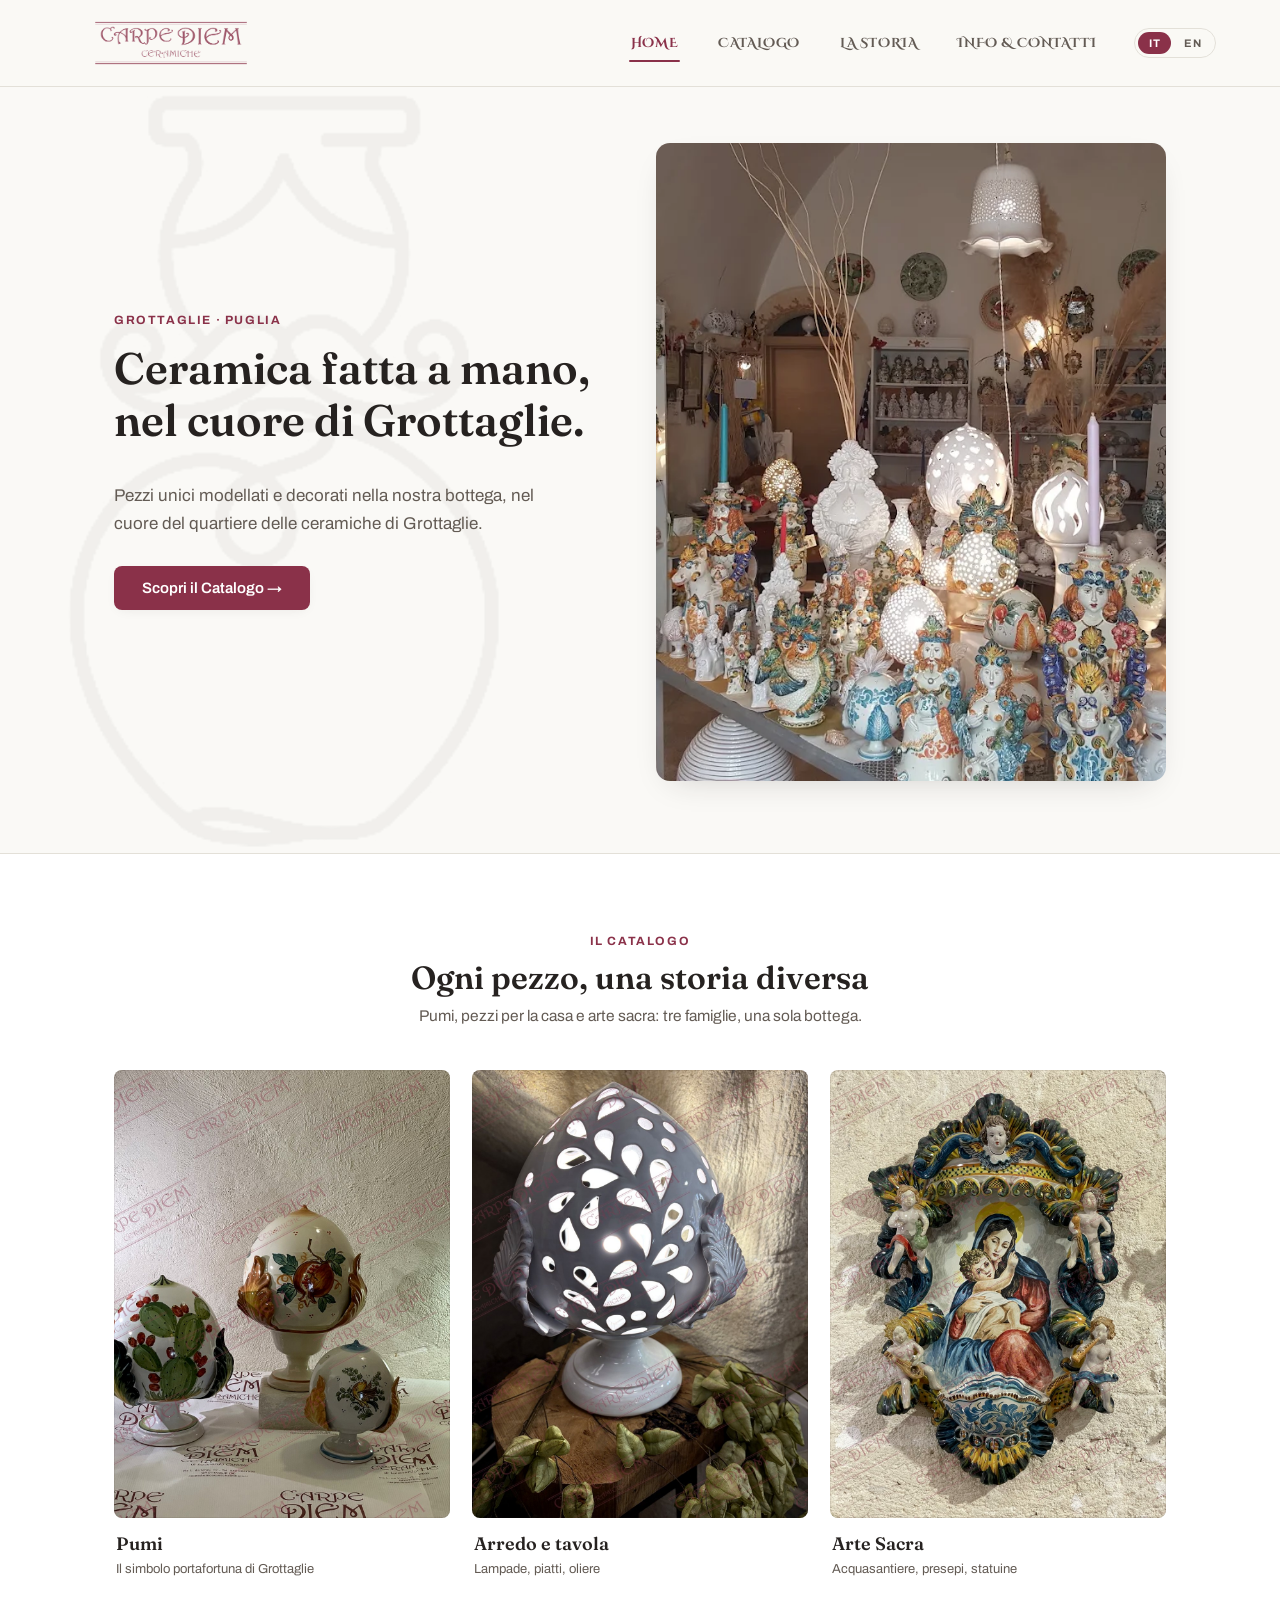
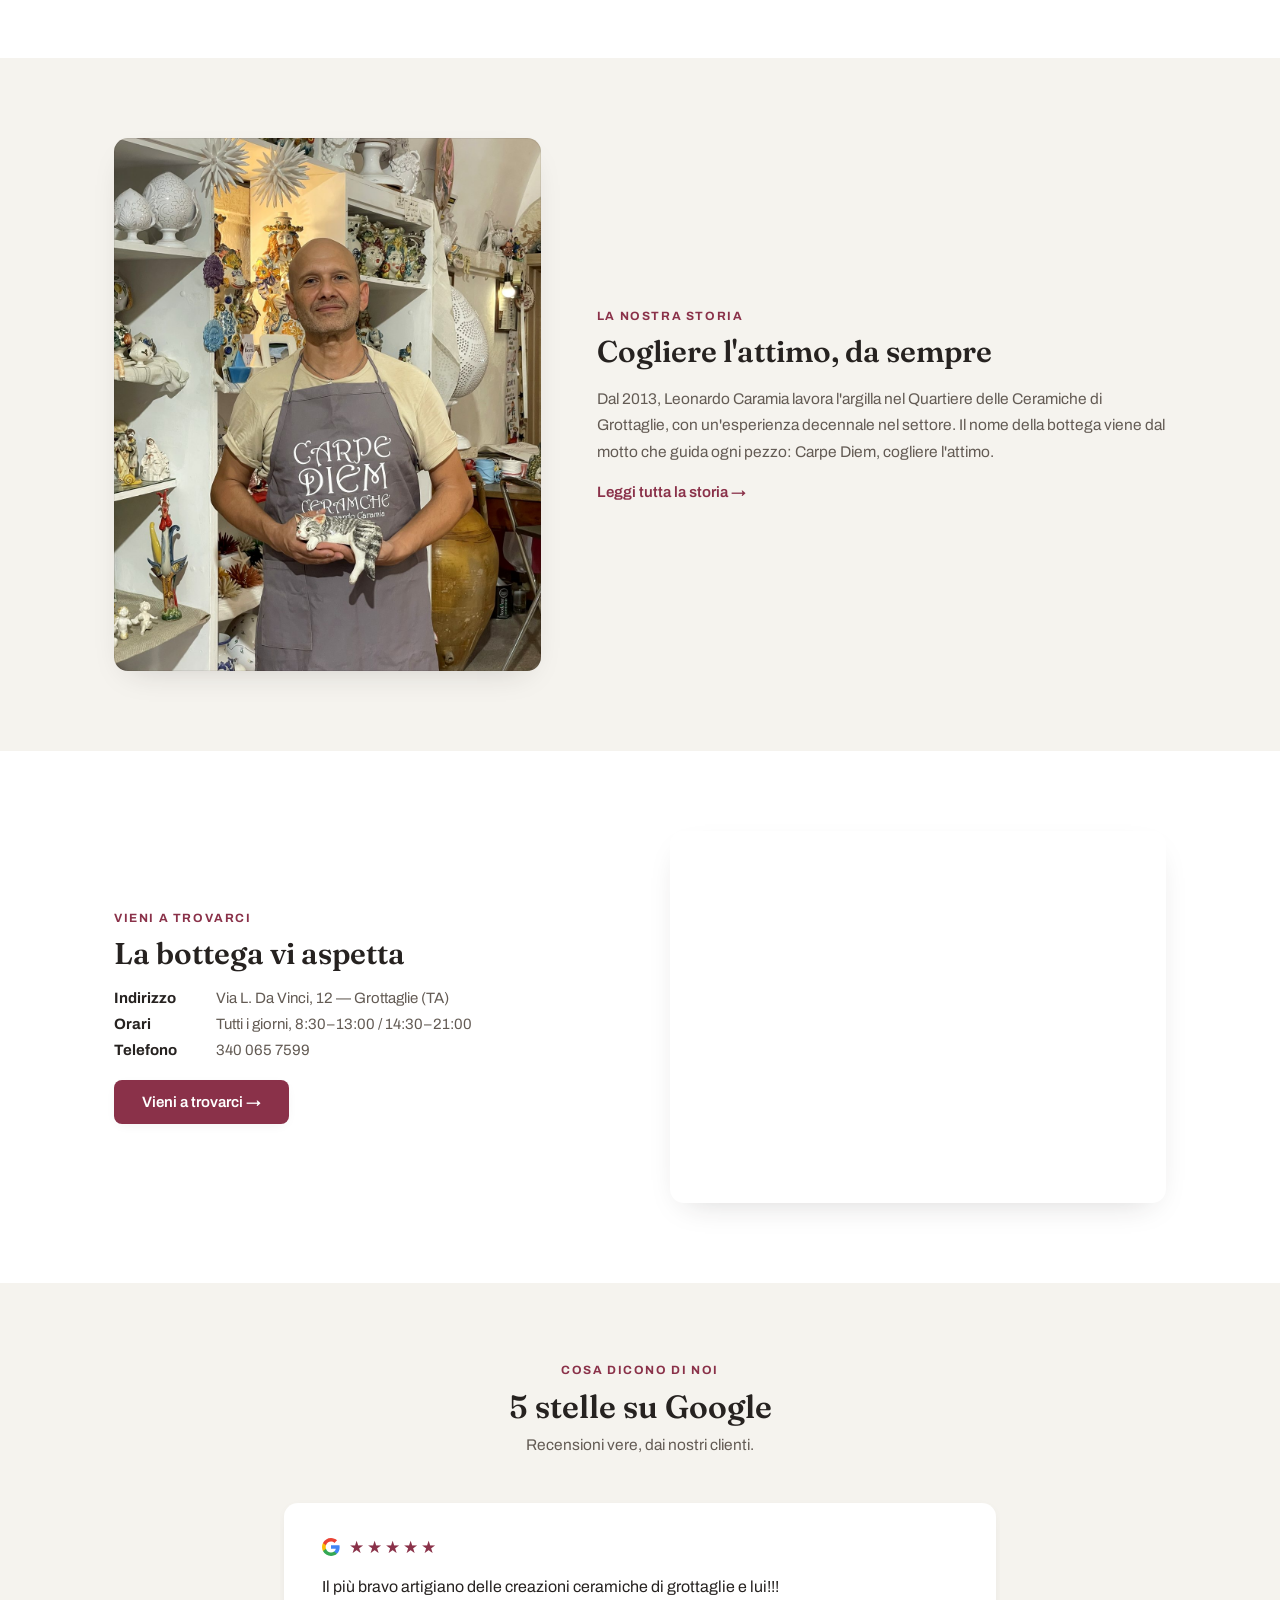
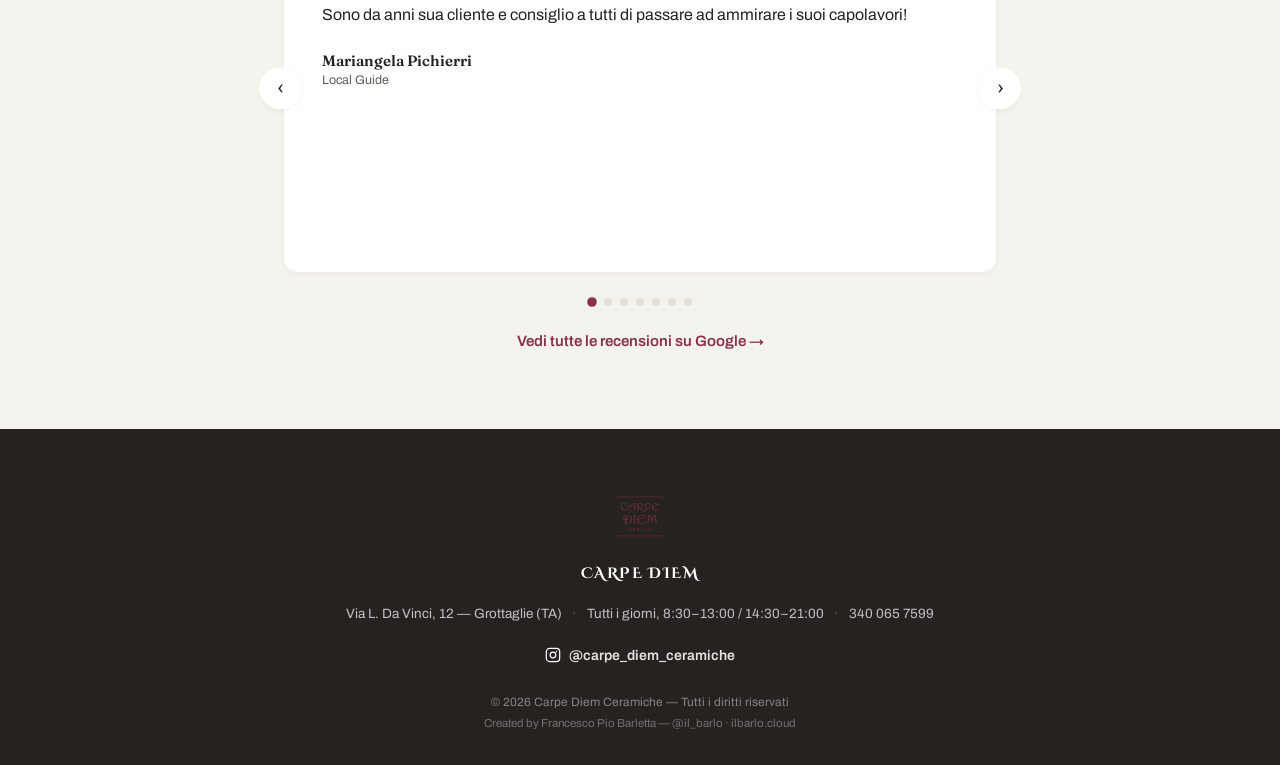
==== commit cb43e24c: "new version of website" ====
--- a/index.html
+++ b/index.html
@@ -40,7 +40,7 @@
 </nav>
 
 <div class="hero">
-  <img class="hero-ghost" src="assets/img/pumo-ink.png" alt="">
+  <img class="hero-ghost" src="assets/img/mascotte-ink.png" alt="">
   <div class="wrap hero-grid">
     <div class="hero-copy">
       <div class="eyebrow">Grottaglie · Puglia</div>
@@ -59,35 +59,28 @@
     <div class="section-head reveal">
       <div class="eyebrow" data-en="The Catalog">Il Catalogo</div>
       <h2 data-en="Every piece, a different story">Ogni pezzo, una storia diversa</h2>
-      <p data-en="From traditional Grottaglie figures to home décor pieces, each category tells part of our story.">Dalle figure della tradizione grottagliese ai complementi d'arredo, ogni categoria racconta una parte del nostro lavoro.</p>
+      <p data-en="Pumi, pieces for the home, and sacred art — each category is a part of the workshop.">Pumi, pezzi per la casa e arte sacra: tre famiglie, una sola bottega.</p>
     </div>
     <div class="cat-grid reveal-stagger">
-      <a class="cat-card" href="catalogo.html#tradizione">
-        <div class="frame"></div>
+      <a class="cat-card" href="catalogo.html#pumi">
+        <div class="frame"><img src="assets/img/foto/web/pumi-dipinti.jpg" alt="Pumi dipinti a mano"></div>
         <div class="body">
-          <h3 data-en="Traditional Figures">Figure Tradizionali</h3>
-          <span class="count" data-en="Roosters, pomi, pupe &amp; knights">Galletti, pomi, pupe e cavalieri</span>
+          <h3 data-en="Pumi">Pumi</h3>
+          <span class="count" data-en="Grottaglie's lucky symbol">Il simbolo portafortuna di Grottaglie</span>
         </div>
       </a>
       <a class="cat-card" href="catalogo.html#arredo">
-        <div class="frame"></div>
+        <div class="frame"><img src="assets/img/foto/web/lampada-pumo.jpg" alt="Lampada pumo traforata"></div>
         <div class="body">
-          <h3 data-en="Home Décor">Complementi d'Arredo</h3>
-          <span class="count" data-en="Lamps, wall sconces, centerpieces">Lampade, applique, centrotavola</span>
+          <h3 data-en="Home &amp; Table">Arredo e tavola</h3>
+          <span class="count" data-en="Lamps, plates, oil bottles">Lampade, piatti, oliere</span>
         </div>
       </a>
       <a class="cat-card" href="catalogo.html#sacra">
-        <div class="frame"></div>
+        <div class="frame"><img src="assets/img/foto/web/acquasantiera.jpg" alt="Acquasantiera in ceramica"></div>
         <div class="body">
           <h3 data-en="Sacred Art">Arte Sacra</h3>
-          <span class="count" data-en="Holy water fonts &amp; sacred art">Acquasantiere e arte sacra</span>
-        </div>
-      </a>
-      <a class="cat-card" href="catalogo.html#bomboniere">
-        <div class="frame"></div>
-        <div class="body">
-          <h3 data-en="Wedding Favors">Bomboniere</h3>
-          <span class="count" data-en="Made to order for any occasion">Su misura per ogni evento</span>
+          <span class="count" data-en="Holy water fonts, nativities, figurines">Acquasantiere, presepi, statuine</span>
         </div>
       </a>
     </div>
@@ -96,7 +89,7 @@
 
 <div class="section-pietra">
   <div class="wrap storia-teaser reveal">
-    <div class="frame"></div>
+    <div class="frame"><img src="assets/img/foto/web/artigiano.jpg" alt="Leonardo Caramia in bottega"></div>
     <div>
       <div class="eyebrow" data-en="Our Story">La Nostra Storia</div>
       <h2 data-en="Seizing the day, always">Cogliere l'attimo, da sempre</h2>
--- a/css/style.css
+++ b/css/style.css
@@ -172,12 +172,12 @@
     width: min(420px, 90vw);
     aspect-ratio: 1;
     transform: translate(-50%, -50%);
-    background: url("../assets/img/pumo-ink.png") center / contain no-repeat;
+    background: url("../assets/img/mascotte-ink.png") center / contain no-repeat;
     opacity: 0.05;
     pointer-events: none;
   }
   .topnav.nav-open .navlinks::before {
-    animation: pumoFloat 16s ease-in-out infinite;
+    animation: mascotteFloat 16s ease-in-out infinite;
   }
 
   .nav-list {
@@ -276,7 +276,7 @@
   content: "";
   position: absolute;
   inset: 18%;
-  background: url("../assets/img/pumo-ink.png") center / contain no-repeat;
+  background: url("../assets/img/mascotte-ink.png") center / contain no-repeat;
   opacity: 0.08;
   pointer-events: none;
   transition: transform 0.6s ease, opacity 0.6s ease;
@@ -295,9 +295,37 @@
   width: 100%;
   height: 100%;
   object-fit: cover;
+  object-position: 50% 42%;
   z-index: 1;
   transition: transform 0.7s ease;
-}
+  user-select: none;
+  -webkit-user-drag: none;
+}
+
+/*
+  Ritaglio foto — object-position: X% Y%
+  X: 0 = mostra la sinistra, 50 = centro, 100 = destra
+  Y: 0 = mostra l'alto,     50 = centro, 100 = il basso
+  Esempio: 70% 40% sposta il soggetto verso sinistra nel riquadro
+  (perché inquadra di più il lato destro della foto).
+*/
+.frame img[src*="pumi-dipinti"] { object-position: 50% 50%; }
+.frame img[src*="pumi-bianchi"] { object-position: 50% 50%; }
+.frame img[src*="lampada-pumo"] { object-position: 50% 38%; }
+.frame img[src*="lampada-volto"] { object-position: 50% 32%; }
+.frame img[src*="centrotavola-melagrane"] { object-position: 50% 50%; }
+.frame img[src*="piatto-ulivo"] { object-position: 50% 50%; }
+.frame img[src*="piatto-fichi-dindia"] { object-position: 50% 50%; }
+.frame img[src*="oliere-mediterranee"] { object-position: 50% 48%; }
+.frame img[src*="gufi"] { object-position: 50% 50%; }
+.frame img[src*="acquasantiera"] { object-position: 50% 38%; }
+.frame img[src*="vassoio-angeli"] { object-position: 50% 40%; }
+.frame img[src*="presepe"] { object-position: 50% 42%; }
+.frame img[src*="crocifisso"] { object-position: 50% 36%; }
+.frame img[src*="piatto-cristo"] { object-position: 50% 42%; }
+.frame img[src*="statuina-santo"] { object-position: 50% 28%; }
+.frame img[src*="artigiano"] { object-position: 50% 28%; }
+.frame img[src*="scaffale-bottega"] { object-position: 50% 32%; }
 
 /* ================= HOME ================= */
 .hero {
@@ -317,7 +345,7 @@
   opacity: 0.045;
   z-index: 0;
   pointer-events: none;
-  animation: pumoFloat 16s ease-in-out infinite;
+  animation: mascotteFloat 16s ease-in-out infinite;
 }
 .hero-grid {
   display: grid;
@@ -366,7 +394,7 @@
   from { opacity: 0; transform: translateY(16px); }
   to { opacity: 1; transform: translateY(0); }
 }
-@keyframes pumoFloat {
+@keyframes mascotteFloat {
   0%, 100% { transform: translate(-50%, -50%); }
   50% { transform: translate(-50%, calc(-50% - 14px)); }
 }
@@ -463,8 +491,8 @@
 .section-head h2 { font-size: 32px; margin-top: 10px; }
 .section-head p { color: var(--ink-soft); margin-top: 10px; font-size: 15.5px; }
 
-.cat-grid { display: grid; grid-template-columns: repeat(4, 1fr); gap: 28px 22px; }
-@media (max-width: 960px) { .cat-grid { grid-template-columns: repeat(2, 1fr); } }
+.cat-grid { display: grid; grid-template-columns: repeat(3, 1fr); gap: 28px 22px; }
+@media (max-width: 780px) { .cat-grid { grid-template-columns: 1fr; } }
 .cat-card {
   display: block;
   color: inherit;
@@ -707,6 +735,7 @@
 .storia-banner { aspect-ratio: 16/7; min-height: 280px; }
 .storia-banner.frame { border-radius: 0; }
 .storia-banner.frame::after { border-radius: 0; }
+.storia-banner img { object-position: center 32%; }
 
 .storia-seal { display: flex; justify-content: center; margin: -58px 0 40px; position: relative; z-index: 3; }
 .storia-seal img { height: 116px; width: auto; background: var(--white); border-radius: 50%; padding: 14px; box-shadow: var(--shadow-card); }
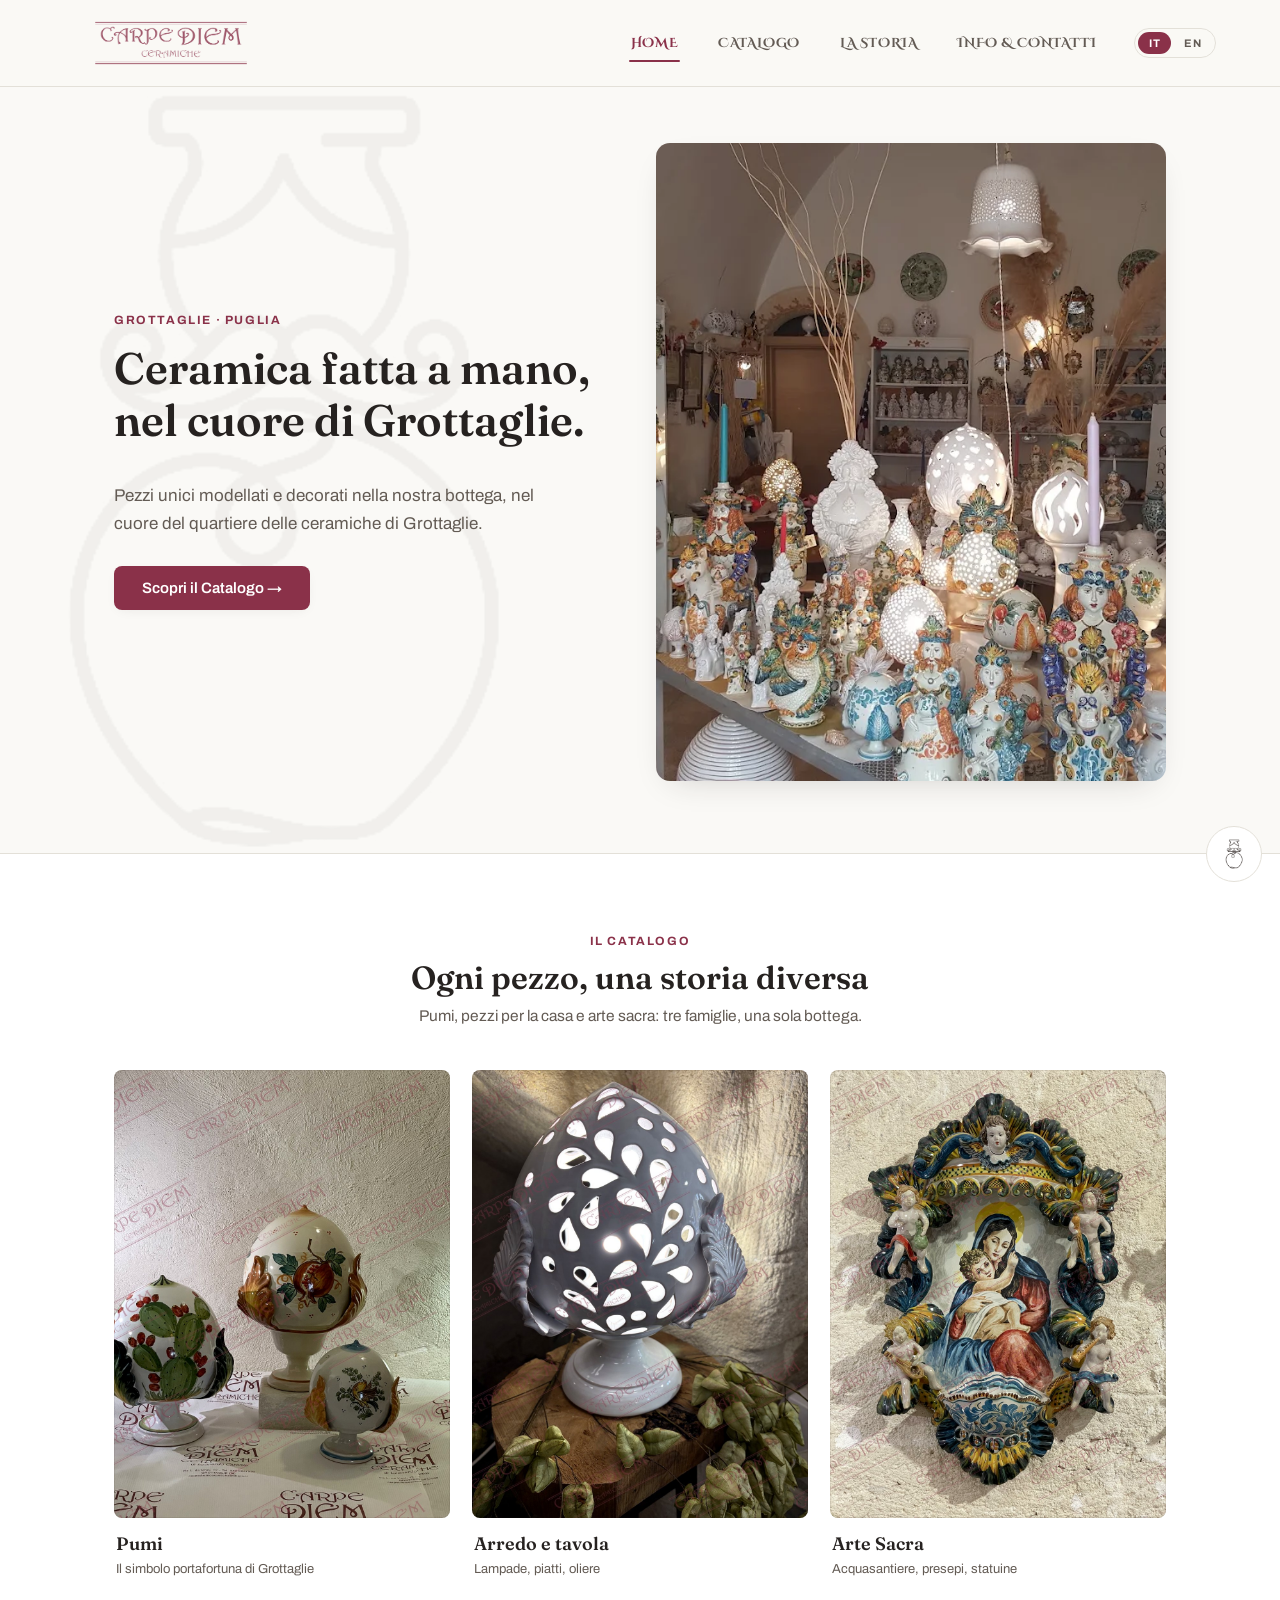
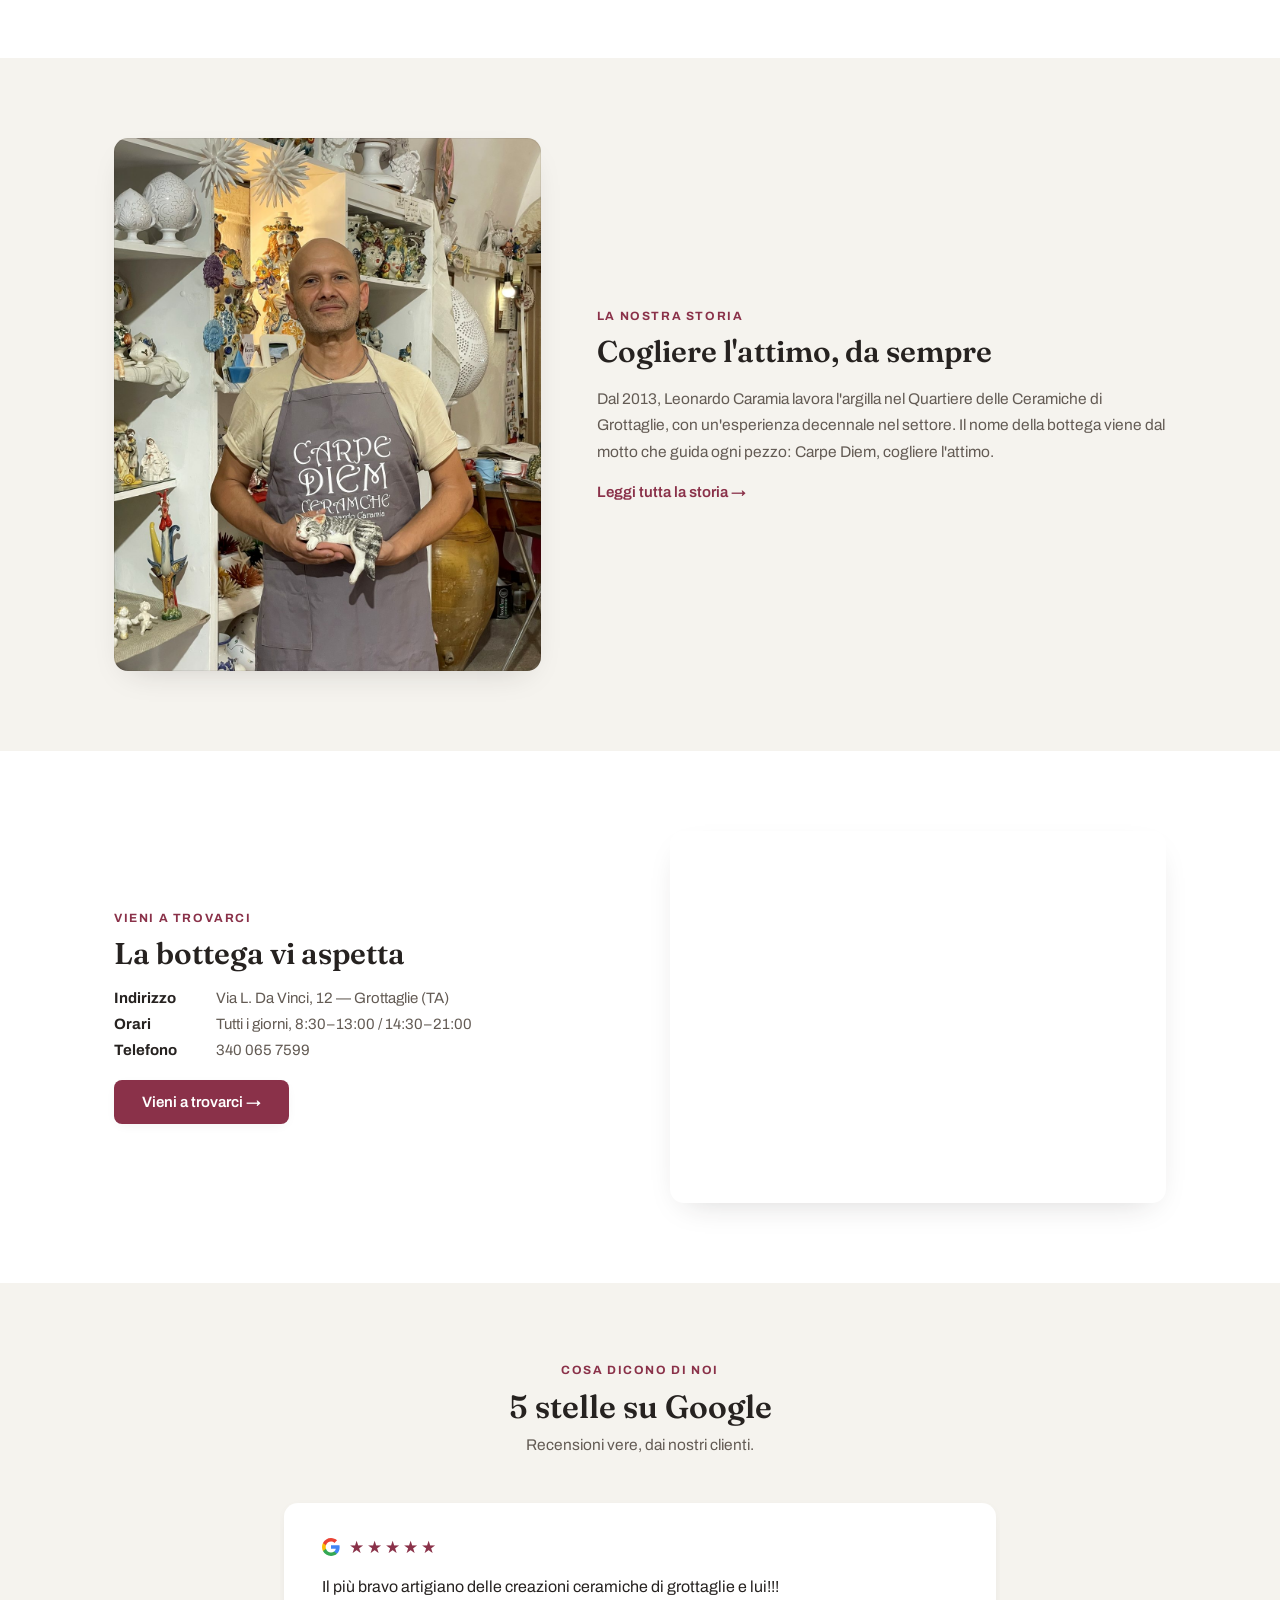
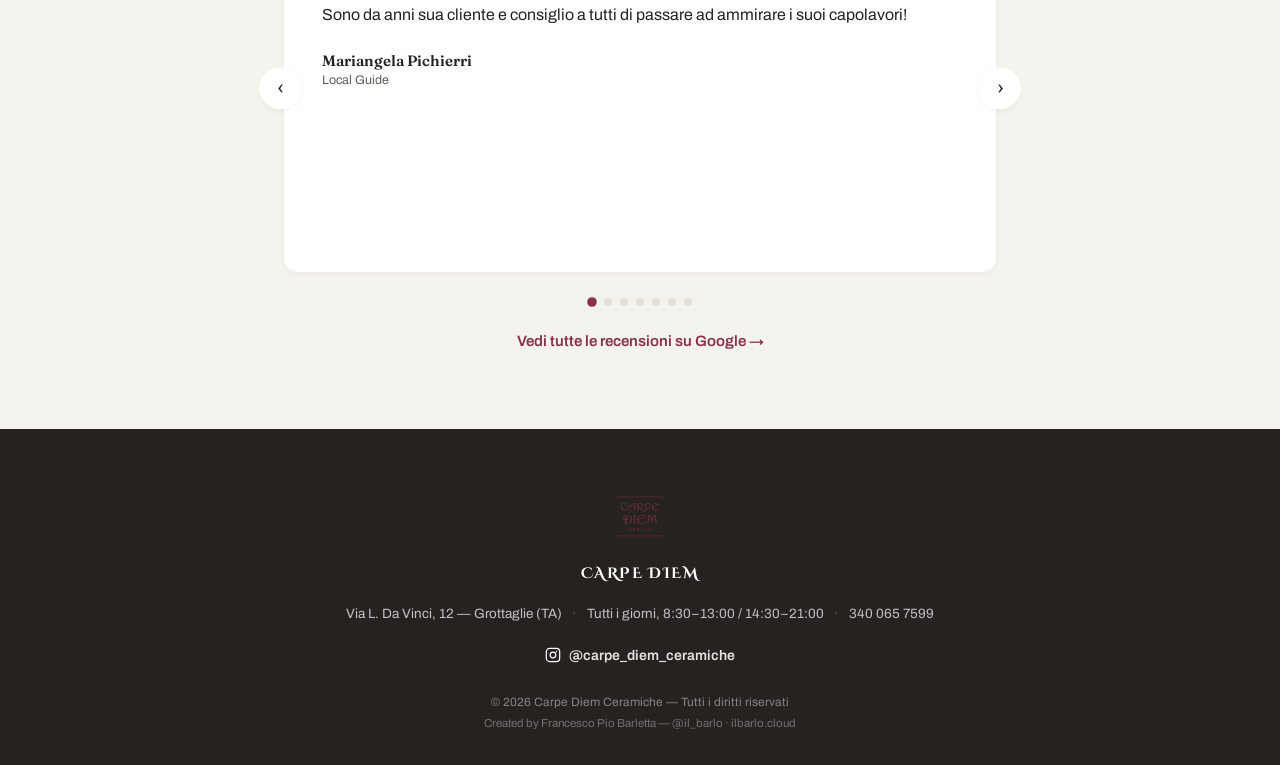
==== commit cb6b3283: "new version of website" ====
--- a/index.html
+++ b/index.html
@@ -235,6 +235,7 @@
 <script src="js/nav.js"></script>
 <script src="js/reviews.js"></script>
 <script src="js/i18n.js"></script>
+<script src="js/ask.js"></script>
 
 </body>
 </html>
--- a/css/style.css
+++ b/css/style.css
@@ -129,21 +129,45 @@
 
 html.nav-lock,
 html.nav-lock body { overflow: hidden; }
+html.nav-lock body { touch-action: none; }
 
 @media (max-width: 780px) {
-  .topnav { padding: 12px 20px; position: sticky; }
+  body { padding-top: 65px; }
+  .topnav {
+    position: fixed;
+    top: 0;
+    left: 0;
+    right: 0;
+    width: 100%;
+    padding: 12px 20px;
+    background: transparent;
+    backdrop-filter: none;
+  }
+  .topnav::before {
+    content: "";
+    position: absolute;
+    inset: 0;
+    z-index: 0;
+    background: rgba(250, 249, 246, 0.94);
+    backdrop-filter: blur(8px);
+    pointer-events: none;
+  }
+  .topnav.nav-open::before {
+    background: var(--pietra-soft);
+    backdrop-filter: none;
+  }
+  .topnav .logo { z-index: 3; }
   .topnav .logo img { height: 40px; }
-  .topnav.nav-open {
-    background: var(--pietra-soft);
-    border-bottom-color: transparent;
-    backdrop-filter: none;
-  }
-  .nav-toggle { display: block; }
+  .nav-toggle {
+    display: block;
+    z-index: 3;
+  }
 
   .navlinks {
     position: fixed;
     inset: 0;
     z-index: 1;
+    display: flex;
     flex-direction: column;
     align-items: center;
     justify-content: center;
@@ -156,6 +180,9 @@
     pointer-events: none;
     transform: translateY(-6px);
     transition: opacity 0.28s ease, transform 0.28s ease, visibility 0s linear 0.28s;
+  }
+  .topnav.nav-open {
+    border-bottom-color: transparent;
   }
   .topnav.nav-open .navlinks {
     opacity: 1;
@@ -445,14 +472,34 @@
 .page-hero h1 { animation-delay: 0.15s; }
 .page-hero p { animation-delay: 0.28s; }
 
+.appear {
+  animation: fadeUp 0.6s ease both;
+}
+.filters.appear { animation-delay: 0.2s; }
+.cta-banner.appear { animation-delay: 0.28s; }
+
+.appear-in > * {
+  animation: fadeUp 0.55s ease both;
+}
+.appear-in > *:nth-child(1) { animation-delay: 0.12s; }
+.appear-in > *:nth-child(2) { animation-delay: 0.18s; }
+.appear-in > *:nth-child(3) { animation-delay: 0.24s; }
+.appear-in > *:nth-child(4) { animation-delay: 0.30s; }
+.appear-in > *:nth-child(5) { animation-delay: 0.36s; }
+.appear-in > *:nth-child(6) { animation-delay: 0.42s; }
+.appear-in > *:nth-child(7) { animation-delay: 0.48s; }
+.appear-in > *:nth-child(8) { animation-delay: 0.54s; }
+.appear-in > *:nth-child(n+9) { animation-delay: 0.58s; }
+
 @media (prefers-reduced-motion: reduce) {
   .hero-copy .eyebrow, .hero-copy h1, .hero-copy p.lead, .hero-copy .btn-primary, .hero-photo,
-  .page-hero .eyebrow, .page-hero h1, .page-hero p {
+  .page-hero .eyebrow, .page-hero h1, .page-hero p,
+  .appear, .appear-in > * {
     animation: none; opacity: 1;
   }
   .hero-ghost, .topnav.nav-open .navlinks::before { animation: none; transform: translate(-50%, -50%); }
   .reveal, .reveal-stagger > * { opacity: 1; transform: none; transition: none; }
-  .frame img, .hero-photo img.hero-image, .frame:not(:has(img))::before { transition: none; }
+  .look-stage img { transition: none; }
 }
 .btn-primary {
   display: inline-flex;
@@ -710,6 +757,115 @@
   transition: border-color 0.2s ease;
 }
 .prod-card .ask-wa:hover { border-bottom-color: var(--bordeaux); }
+.prod-card .frame:has(img) {
+  cursor: zoom-in;
+}
+.prod-card .frame:has(img):focus-visible {
+  outline: 2px solid var(--bordeaux);
+  outline-offset: 3px;
+}
+
+.look {
+  position: fixed;
+  inset: 0;
+  z-index: 220;
+  display: flex;
+  flex-direction: column;
+  background: #1a1614;
+  color: var(--pietra);
+}
+.look[hidden] { display: none; }
+.look-stage {
+  flex: 1;
+  min-height: 0;
+  display: flex;
+  align-items: center;
+  justify-content: center;
+  padding: 64px 72px 8px;
+  touch-action: pan-y;
+  cursor: grab;
+}
+.look-stage:active { cursor: grabbing; }
+.look-stage img {
+  max-width: 100%;
+  max-height: 100%;
+  width: auto;
+  height: auto;
+  object-fit: contain;
+  border-radius: 4px;
+  box-shadow: 0 18px 48px -18px rgba(0, 0, 0, 0.55);
+  user-select: none;
+  -webkit-user-drag: none;
+  transition: opacity 0.28s ease, transform 0.28s ease;
+}
+.look-stage img.is-leave { opacity: 0; transform: translateX(var(--look-dir, 12px)); }
+.look-stage img.is-enter { opacity: 0; transform: translateX(calc(var(--look-dir, 12px) * -1)); }
+.look-caption {
+  flex-shrink: 0;
+  text-align: center;
+  padding: 16px 24px max(24px, env(safe-area-inset-bottom));
+}
+.look-cat {
+  font-size: 11px;
+  font-weight: 700;
+  letter-spacing: 0.8px;
+  text-transform: uppercase;
+  color: #b7c4a6;
+}
+.look-name {
+  font-family: 'Fraunces', serif;
+  font-size: clamp(20px, 3vw, 28px);
+  font-weight: 600;
+  margin-top: 6px;
+}
+.look-bar {
+  display: flex;
+  align-items: center;
+  justify-content: center;
+  gap: 18px;
+  margin-top: 10px;
+  font-size: 12.5px;
+  color: rgba(245, 243, 238, 0.55);
+}
+.look-wa {
+  color: #e8c9d1;
+  font-weight: 600;
+  border-bottom: 1px solid transparent;
+}
+.look-wa:hover { border-bottom-color: #e8c9d1; }
+.look-close,
+.look-nav {
+  position: absolute;
+  z-index: 2;
+  width: 44px;
+  height: 44px;
+  color: var(--pietra);
+  border-radius: 50%;
+  background: rgba(255, 255, 255, 0.06);
+  transition: background 0.2s ease, color 0.2s ease;
+}
+.look-close:hover,
+.look-nav:hover { background: rgba(255, 255, 255, 0.14); color: white; }
+.look-close {
+  top: max(12px, env(safe-area-inset-top));
+  right: 14px;
+  font-size: 28px;
+  line-height: 1;
+}
+.look-nav {
+  top: 46%;
+  transform: translateY(-50%);
+  font-size: 32px;
+  line-height: 1;
+}
+.look-nav.prev { left: 12px; }
+.look-nav.next { right: 12px; }
+@media (max-width: 700px) {
+  .look-stage { padding: 56px 18px 8px; }
+  .look-nav { top: auto; bottom: max(86px, calc(72px + env(safe-area-inset-bottom))); transform: none; }
+  .look-nav.prev { left: 10px; }
+  .look-nav.next { right: 10px; }
+}
 
 .cta-banner {
   background: var(--ink);
@@ -770,15 +926,23 @@
 .fact-item .fact-value { font-family: 'Fraunces', serif; font-size: 19px; font-weight: 600; color: var(--ink); line-height: 1.35; }
 .fact-item .fact-note { font-size: 13.5px; color: var(--ink-soft); margin-top: 4px; }
 
-.storia-gallery { display: grid; grid-template-columns: repeat(3, 1fr); gap: 18px; align-items: start; padding-top: 46px; padding-bottom: 90px; }
-.storia-gallery .frame { aspect-ratio: 1/1; border-radius: var(--radius); cursor: default; }
-.storia-gallery .frame::after { border-radius: var(--radius); }
-.storia-gallery .frame:nth-child(2) { aspect-ratio: 3/4; margin-top: 36px; }
-.storia-gallery .frame:hover img { transform: scale(1.05); }
-.storia-gallery .frame:hover:not(:has(img))::before { transform: scale(1.08); opacity: 0.14; }
-@media (max-width: 560px) {
-  .storia-gallery { grid-template-columns: 1fr 1fr; }
-  .storia-gallery .frame:nth-child(2) { margin-top: 0; aspect-ratio: 1/1; }
+.storia-portrait {
+  max-width: 440px;
+  padding-top: 24px;
+  padding-bottom: 90px;
+}
+.storia-portrait .frame {
+  aspect-ratio: 4/5;
+  border-radius: var(--radius-lg);
+  box-shadow: var(--shadow-card);
+}
+.storia-portrait .frame::after { border-radius: var(--radius-lg); }
+.storia-portrait-name {
+  font-family: 'Fraunces', serif;
+  font-size: 18px;
+  font-weight: 600;
+  text-align: center;
+  margin: 16px 0 0;
 }
 
 /* ================= INFO & CONTATTI ================= */
@@ -872,12 +1036,209 @@
 .map-block { border-radius: var(--radius-lg); overflow: hidden; box-shadow: var(--shadow-card); position: relative; height: 100%; min-height: 380px; }
 .map-open-btn { position: absolute; bottom: 20px; left: 20px; }
 
-.ig-strip { background: var(--pietra-soft); padding: 60px 0 80px; text-align: center; border-top: 1px solid var(--pietra-line); }
-.ig-strip h3 { font-size: 24px; margin-bottom: 6px; }
-.ig-strip p.handle { color: var(--bordeaux); font-weight: 600; margin-bottom: 30px; }
-.ig-tiles { display: grid; grid-template-columns: repeat(5, 1fr); gap: 14px; max-width: 720px; margin: 0 auto 30px; }
-@media (max-width: 560px) { .ig-tiles { grid-template-columns: repeat(3, 1fr); } }
-.ig-tiles .frame { aspect-ratio: 1/1; border-radius: var(--radius); }
-.ig-tiles .frame::after { border-radius: var(--radius); }
-.ig-tiles .frame:hover img { transform: scale(1.06); }
-.ig-tiles .frame:hover:not(:has(img))::before { transform: scale(1.08); opacity: 0.14; }
+.ig-strip { background: var(--pietra-soft); padding: 64px 24px 80px; text-align: center; border-top: 1px solid var(--pietra-line); }
+.ig-card {
+  display: flex;
+  flex-direction: column;
+  align-items: center;
+  max-width: 420px;
+  margin: 0 auto;
+  color: inherit;
+}
+.ig-glyph {
+  width: 72px;
+  height: 72px;
+  display: grid;
+  place-items: center;
+  margin-bottom: 22px;
+  color: var(--bordeaux);
+  border: 1.5px solid var(--pietra-line);
+  border-radius: 22px;
+  background: var(--white);
+  box-shadow: var(--shadow-soft);
+  transition: transform 0.3s ease, border-color 0.3s ease, color 0.3s ease;
+}
+.ig-glyph svg { width: 34px; height: 34px; }
+.ig-card h3 { font-size: 24px; margin: 0 0 6px; }
+.ig-card .handle { color: var(--bordeaux); font-weight: 600; margin: 0 0 18px; }
+.ig-go {
+  font-weight: 600;
+  font-size: 15px;
+  color: var(--ink);
+  border-bottom: 1px solid transparent;
+  transition: color 0.2s ease, border-color 0.2s ease;
+}
+.ig-card:hover .ig-glyph {
+  transform: translateY(-3px);
+  border-color: var(--bordeaux);
+  color: var(--bordeaux-deep);
+}
+.ig-card:hover .ig-go { color: var(--bordeaux); border-bottom-color: var(--bordeaux); }
+
+/* ---------- Assistente bottega ---------- */
+.ask {
+  position: fixed;
+  right: 18px;
+  bottom: max(18px, env(safe-area-inset-bottom));
+  z-index: 160;
+  font-family: 'Archivo', sans-serif;
+}
+.topnav.nav-open ~ .ask,
+.look:not([hidden]) ~ .ask { display: none; }
+.ask-fab {
+  position: relative;
+  width: 56px;
+  height: 56px;
+  padding: 0;
+  background: none;
+  border: none;
+  z-index: 2;
+}
+.ask-hint {
+  position: absolute;
+  right: 64px;
+  top: 50%;
+  transform: translateY(-50%) translateX(6px);
+  white-space: nowrap;
+  font-size: 13px;
+  font-weight: 600;
+  color: var(--ink);
+  background: var(--white);
+  border: 1px solid var(--pietra-line);
+  border-radius: 999px;
+  padding: 6px 12px;
+  opacity: 0;
+  pointer-events: none;
+  transition: opacity 0.2s ease, transform 0.2s ease;
+}
+.ask-dot {
+  width: 56px;
+  height: 56px;
+  border-radius: 50%;
+  background: var(--white);
+  border: 1px solid var(--pietra-line);
+  display: grid;
+  place-items: center;
+  position: relative;
+  transition: border-color 0.2s ease, transform 0.2s ease;
+}
+.ask-fab img {
+  width: 32px;
+  height: 32px;
+  object-fit: contain;
+  opacity: 0.85;
+}
+.ask-fab-x {
+  position: absolute;
+  inset: 0;
+  display: grid;
+  place-items: center;
+  font-size: 26px;
+  color: var(--ink-soft);
+  opacity: 0;
+  transform: scale(0.7);
+  transition: opacity 0.2s ease, transform 0.2s ease;
+}
+.ask-fab:hover .ask-hint,
+.ask-fab:focus-visible .ask-hint {
+  opacity: 1;
+  transform: translateY(-50%);
+}
+.ask.is-open .ask-hint { opacity: 0 !important; }
+.ask.is-open .ask-fab img { opacity: 0; }
+.ask.is-open .ask-fab-x { opacity: 1; transform: none; }
+.ask-fab:hover .ask-dot { border-color: var(--bordeaux); transform: translateY(-1px); }
+.ask-panel {
+  position: absolute;
+  right: 0;
+  bottom: 68px;
+  width: min(320px, calc(100vw - 40px));
+  max-height: min(480px, calc(100vh - 100px));
+  display: flex;
+  flex-direction: column;
+  background: var(--white);
+  border: 1px solid var(--pietra-line);
+  border-radius: 8px;
+  box-shadow: none;
+  overflow: hidden;
+}
+.ask-panel[hidden] { display: none; }
+.ask-head {
+  display: flex;
+  align-items: center;
+  justify-content: space-between;
+  padding: 14px 14px 12px 18px;
+  border-bottom: 1px solid var(--pietra-line);
+  background: var(--white);
+}
+.ask-head strong {
+  font-family: 'Fraunces', serif;
+  font-size: 16px;
+  font-weight: 600;
+}
+.ask-x {
+  width: 36px;
+  height: 36px;
+  font-size: 22px;
+  color: var(--ink-soft);
+  border-radius: 50%;
+}
+.ask-x:hover { color: var(--ink); }
+.ask-thread {
+  flex: 1;
+  overflow-y: auto;
+  padding: 14px 14px 8px;
+  display: flex;
+  flex-direction: column;
+  gap: 8px;
+  min-height: 120px;
+}
+.ask-bubble {
+  max-width: 92%;
+  padding: 10px 13px;
+  font-size: 13.5px;
+  line-height: 1.45;
+  border-radius: 12px;
+}
+.ask-bubble.is-bot {
+  align-self: flex-start;
+  background: var(--white);
+  color: var(--ink);
+  border: 1px solid var(--pietra-line);
+  border-bottom-left-radius: 4px;
+}
+.ask-bubble.is-me {
+  align-self: flex-end;
+  background: var(--bordeaux);
+  color: white;
+  border-bottom-right-radius: 4px;
+}
+.ask-chips {
+  display: flex;
+  flex-wrap: wrap;
+  gap: 6px;
+  padding: 4px 14px 12px;
+}
+.ask-chip {
+  font-size: 12.5px;
+  font-weight: 600;
+  padding: 7px 11px;
+  border-radius: 999px;
+  border: 1px solid var(--pietra-line);
+  background: var(--white);
+  color: var(--ink);
+  transition: border-color 0.2s ease, color 0.2s ease;
+}
+.ask-chip:hover { border-color: var(--bordeaux); color: var(--bordeaux); }
+.ask-wa {
+  display: block;
+  text-align: center;
+  padding: 12px 16px 14px;
+  font-size: 12.5px;
+  font-weight: 600;
+  color: var(--bordeaux);
+  background: none;
+  border-top: 1px solid var(--pietra-line);
+}
+.ask-wa:hover { background: none; color: var(--bordeaux-deep); }
+@media print { .ask { display: none; } }
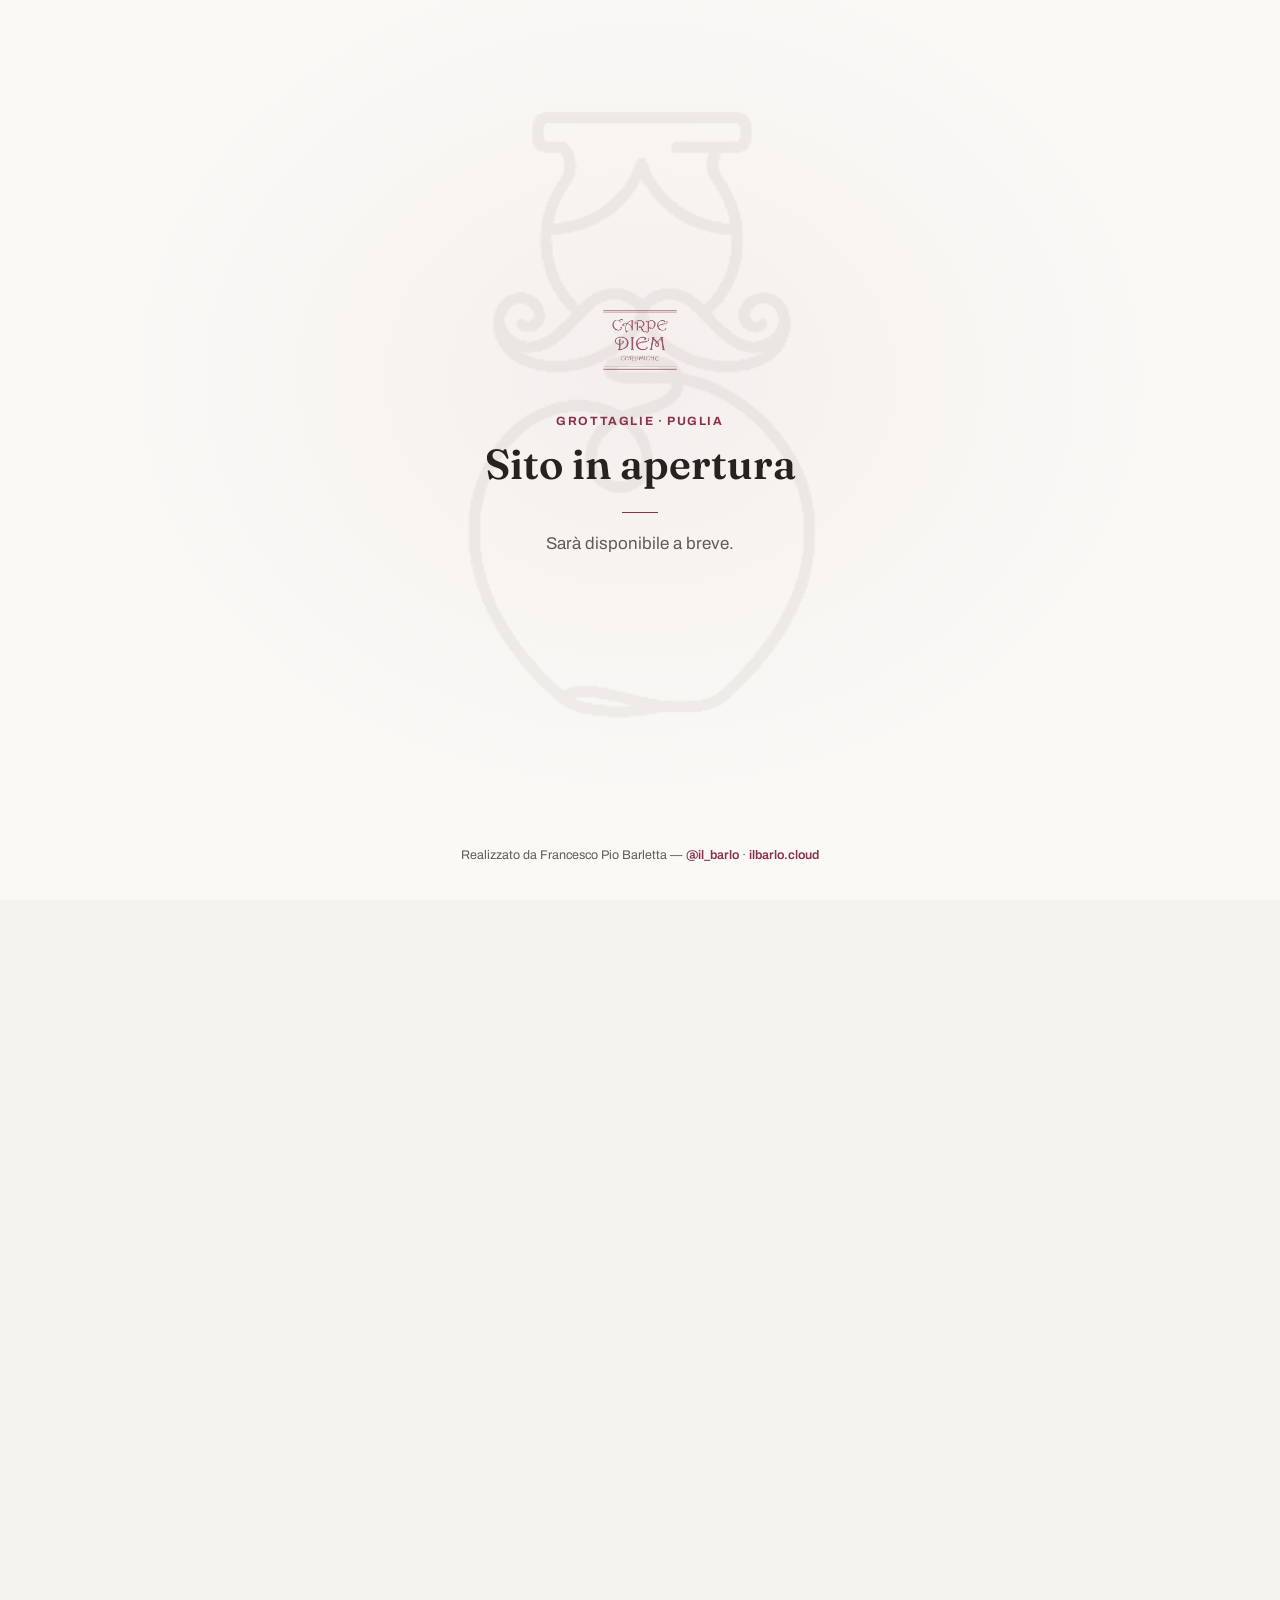
==== commit 427a8a31: "website almost ready" ====
--- a/index.html
+++ b/index.html
@@ -9,10 +9,28 @@
 <link rel="icon" type="image/png" sizes="16x16" href="assets/img/favicon-16.png">
 <link rel="apple-touch-icon" sizes="180x180" href="assets/img/apple-touch-icon.png">
 <link rel="stylesheet" href="css/style.css">
+<script src="js/gate.js"></script>
 <link rel="preconnect" href="https://fonts.googleapis.com">
 <link href="https://fonts.googleapis.com/css2?family=Cinzel+Decorative:wght@700&family=Fraunces:ital,wght@0,500;0,600;0,700;1,500;1,600&family=Archivo:wght@400;500;600;700&display=swap" rel="stylesheet">
 </head>
 <body>
+
+<div class="site-gate" role="status">
+  <img class="site-gate-ghost" src="assets/img/mascotte-ink.png" alt="">
+  <div class="site-gate-inner">
+    <img class="site-gate-logo" src="assets/img/logo-mark.png" alt="Carpe Diem Ceramiche">
+    <div class="eyebrow">Grottaglie · Puglia</div>
+    <h1>Sito in apertura</h1>
+    <span class="site-gate-rule" aria-hidden="true"></span>
+    <p>Sarà disponibile a breve.</p>
+  </div>
+  <p class="site-gate-credit">
+    Realizzato da Francesco Pio Barletta —
+    <a href="https://www.instagram.com/il_barlo/" target="_blank" rel="noopener">@il_barlo</a>
+    ·
+    <a href="https://ilbarlo.cloud" target="_blank" rel="noopener">ilbarlo.cloud</a>
+  </p>
+</div>
 
 <nav class="topnav">
   <a class="logo" href="index.html"><img src="assets/img/logo-wide.png" alt="Carpe Diem Ceramiche"></a>
@@ -59,31 +77,39 @@
     <div class="section-head reveal">
       <div class="eyebrow" data-en="The Catalog">Il Catalogo</div>
       <h2 data-en="Every piece, a different story">Ogni pezzo, una storia diversa</h2>
-      <p data-en="Pumi, pieces for the home, and sacred art — each category is a part of the workshop.">Pumi, pezzi per la casa e arte sacra: tre famiglie, una sola bottega.</p>
+      <p data-en="A glimpse of what you'll find in the workshop.">Uno sguardo a quello che trovi in bottega.</p>
     </div>
     <div class="cat-grid reveal-stagger">
       <a class="cat-card" href="catalogo.html#pumi">
-        <div class="frame"><img src="assets/img/foto/web/pumi-dipinti.jpg" alt="Pumi dipinti a mano"></div>
-        <div class="body">
-          <h3 data-en="Pumi">Pumi</h3>
-          <span class="count" data-en="Grottaglie's lucky symbol">Il simbolo portafortuna di Grottaglie</span>
-        </div>
+        <div class="frame"><img src="assets/img/foto/web/studio/pumi-dipinti.jpg" alt=""></div>
+        <div class="body"><h3 data-en="Pumi">Pumi</h3></div>
       </a>
       <a class="cat-card" href="catalogo.html#arredo">
-        <div class="frame"><img src="assets/img/foto/web/lampada-pumo.jpg" alt="Lampada pumo traforata"></div>
-        <div class="body">
-          <h3 data-en="Home &amp; Table">Arredo e tavola</h3>
-          <span class="count" data-en="Lamps, plates, oil bottles">Lampade, piatti, oliere</span>
-        </div>
+        <div class="frame"><img src="assets/img/foto/web/studio/lampada-pumo.jpg" alt=""></div>
+        <div class="body"><h3 data-en="Home &amp; Table">Arredo e tavola</h3></div>
       </a>
       <a class="cat-card" href="catalogo.html#sacra">
-        <div class="frame"><img src="assets/img/foto/web/acquasantiera.jpg" alt="Acquasantiera in ceramica"></div>
-        <div class="body">
-          <h3 data-en="Sacred Art">Arte Sacra</h3>
-          <span class="count" data-en="Holy water fonts, nativities, figurines">Acquasantiere, presepi, statuine</span>
-        </div>
-      </a>
-    </div>
+        <div class="frame"><img src="assets/img/foto/web/studio/acquasantiera.jpg" alt=""></div>
+        <div class="body"><h3 data-en="Sacred Art">Arte Sacra</h3></div>
+      </a>
+      <a class="cat-card" href="catalogo.html#natale">
+        <div class="frame"><img src="assets/img/foto/web/studio/alberi-natale.jpg" alt=""></div>
+        <div class="body"><h3 data-en="Christmas">Natale</h3></div>
+      </a>
+      <a class="cat-card" href="catalogo.html#pasqua">
+        <div class="frame"><img src="assets/img/foto/web/studio/uovo-colomba.jpg" alt=""></div>
+        <div class="body"><h3 data-en="Easter">Pasqua</h3></div>
+      </a>
+      <a class="cat-card" href="catalogo.html#estate">
+        <div class="frame"><img src="assets/img/foto/web/studio/ricci-mare.jpg" alt=""></div>
+        <div class="body"><h3 data-en="Summer">Estate</h3></div>
+      </a>
+      <a class="cat-card" href="catalogo.html#bomboniere">
+        <div class="frame"><img src="assets/img/foto/web/studio/bonsai-ulivo.jpg" alt=""></div>
+        <div class="body"><h3 data-en="Wedding favors">Bomboniere</h3></div>
+      </a>
+    </div>
+    <p class="cat-more appear"><a href="catalogo.html" class="link-arrow" data-en="See the full catalog →">Vedi tutto il catalogo →</a></p>
   </div>
 </div>
 
--- a/css/style.css
+++ b/css/style.css
@@ -346,13 +346,15 @@
 .frame img[src*="oliere-mediterranee"] { object-position: 50% 48%; }
 .frame img[src*="gufi"] { object-position: 50% 50%; }
 .frame img[src*="acquasantiera"] { object-position: 50% 38%; }
-.frame img[src*="vassoio-angeli"] { object-position: 50% 40%; }
+.frame img[src*="acquasantiera-angeli"] { object-position: 50% 40%; }
 .frame img[src*="presepe"] { object-position: 50% 42%; }
 .frame img[src*="crocifisso"] { object-position: 50% 36%; }
 .frame img[src*="piatto-cristo"] { object-position: 50% 42%; }
 .frame img[src*="statuina-santo"] { object-position: 50% 28%; }
 .frame img[src*="artigiano"] { object-position: 50% 28%; }
 .frame img[src*="scaffale-bottega"] { object-position: 50% 32%; }
+.frame img[src*="vetrina"] { object-position: 50% 42%; }
+.frame img[src*="/studio/"] { object-position: 50% 48%; }
 
 /* ================= HOME ================= */
 .hero {
@@ -538,24 +540,37 @@
 .section-head h2 { font-size: 32px; margin-top: 10px; }
 .section-head p { color: var(--ink-soft); margin-top: 10px; font-size: 15.5px; }
 
-.cat-grid { display: grid; grid-template-columns: repeat(3, 1fr); gap: 28px 22px; }
-@media (max-width: 780px) { .cat-grid { grid-template-columns: 1fr; } }
+.cat-grid {
+  display: flex;
+  flex-wrap: wrap;
+  justify-content: center;
+  gap: 22px 18px;
+}
 .cat-card {
   display: block;
   color: inherit;
+  width: 108px;
+  text-align: center;
 }
 .cat-card .frame {
-  aspect-ratio: 3/4;
-  border-radius: var(--radius);
-  transition: box-shadow 0.35s ease;
-}
-.cat-card .frame::after { border-radius: var(--radius); }
-.cat-card:hover .frame { box-shadow: var(--shadow-card); }
-.cat-card:hover .frame img { transform: scale(1.05); }
+  width: 88px;
+  height: 88px;
+  aspect-ratio: 1;
+  margin: 0 auto;
+  border-radius: 50%;
+  transition: box-shadow 0.35s ease, transform 0.35s ease;
+}
+.cat-card .frame::after { border-radius: 50%; }
+.cat-card:hover .frame { box-shadow: var(--shadow-soft); transform: translateY(-2px); }
+.cat-card:hover .frame img { transform: scale(1.06); }
 .cat-card:hover .frame:not(:has(img))::before { transform: scale(1.08); opacity: 0.14; }
-.cat-card .body { padding: 14px 2px 0; }
-.cat-card h3 { font-size: 18px; font-weight: 600; margin: 0 0 4px; }
-.cat-card .count { font-size: 13px; color: var(--ink-soft); line-height: 1.4; }
+.cat-card .body { padding: 10px 0 0; }
+.cat-card h3 { font-size: 13.5px; font-weight: 600; margin: 0; line-height: 1.3; }
+.cat-card .count { display: none; }
+.cat-more {
+  text-align: center;
+  margin-top: 28px;
+}
 
 .storia-teaser {
   display: grid;
@@ -891,7 +906,7 @@
 .storia-banner { aspect-ratio: 16/7; min-height: 280px; }
 .storia-banner.frame { border-radius: 0; }
 .storia-banner.frame::after { border-radius: 0; }
-.storia-banner img { object-position: center 32%; }
+.storia-banner img { object-position: center 45%; }
 
 .storia-seal { display: flex; justify-content: center; margin: -58px 0 40px; position: relative; z-index: 3; }
 .storia-seal img { height: 116px; width: auto; background: var(--white); border-radius: 50%; padding: 14px; box-shadow: var(--shadow-card); }
@@ -1242,3 +1257,109 @@
 }
 .ask-wa:hover { background: none; color: var(--bordeaux-deep); }
 @media print { .ask { display: none; } }
+
+/* Per aprire il sito: in js/gate.js metti SITE_OPEN = true */
+.site-gate {
+  display: flex;
+  flex-direction: column;
+  align-items: center;
+  justify-content: center;
+  position: fixed;
+  inset: 0;
+  z-index: 10000;
+  padding: 48px 28px 96px;
+  text-align: center;
+  background:
+    radial-gradient(ellipse at 50% 42%, rgba(138, 49, 73, 0.05), transparent 58%),
+    var(--pietra-soft);
+  overflow: hidden;
+}
+.site-gate-ghost {
+  position: absolute;
+  top: 46%;
+  left: 50%;
+  width: min(420px, 78vw);
+  height: auto;
+  transform: translate(-50%, -50%);
+  opacity: 0.05;
+  pointer-events: none;
+  animation: mascotteFloat 16s ease-in-out infinite;
+}
+.site-gate-inner {
+  position: relative;
+  z-index: 1;
+  display: flex;
+  flex-direction: column;
+  align-items: center;
+  max-width: 28rem;
+  animation: fadeUp 0.8s ease both;
+}
+.site-gate-logo {
+  height: 92px;
+  width: auto;
+  margin-bottom: 28px;
+}
+.site-gate .eyebrow {
+  margin-bottom: 12px;
+}
+.site-gate h1 {
+  font-family: 'Fraunces', serif;
+  font-size: clamp(28px, 5.4vw, 42px);
+  font-weight: 600;
+  line-height: 1.18;
+  color: var(--ink);
+  margin: 0;
+}
+.site-gate-rule {
+  display: block;
+  width: 36px;
+  height: 1.5px;
+  margin: 22px 0 18px;
+  background: var(--bordeaux);
+}
+.site-gate-inner > p {
+  font-family: 'Archivo', sans-serif;
+  font-size: clamp(15px, 2.2vw, 17px);
+  font-weight: 400;
+  line-height: 1.55;
+  color: var(--ink-soft);
+  max-width: 28ch;
+  margin: 0;
+}
+.site-gate-credit {
+  position: absolute;
+  left: 24px;
+  right: 24px;
+  bottom: max(22px, env(safe-area-inset-bottom));
+  z-index: 1;
+  font-size: 12.5px;
+  line-height: 1.55;
+  color: var(--ink-soft);
+  animation: fadeUp 0.8s ease 0.2s both;
+}
+.site-gate-credit a {
+  color: var(--bordeaux);
+  font-weight: 600;
+  border-bottom: 1px solid transparent;
+  transition: border-color 0.2s ease;
+}
+.site-gate-credit a:hover { border-bottom-color: var(--bordeaux); }
+@media (max-width: 560px) {
+  .site-gate-logo { height: 76px; }
+  .site-gate-credit { font-size: 12px; }
+}
+@media (prefers-reduced-motion: reduce) {
+  .site-gate-ghost { animation: none; }
+}
+html:not(.site-open),
+html:not(.site-open) body {
+  overflow: hidden;
+  height: 100%;
+}
+html.site-open .site-gate { display: none; }
+html.site-open,
+html.site-open body {
+  overflow: auto;
+  height: auto;
+}
+html:not(.site-open) .ask { display: none !important; }
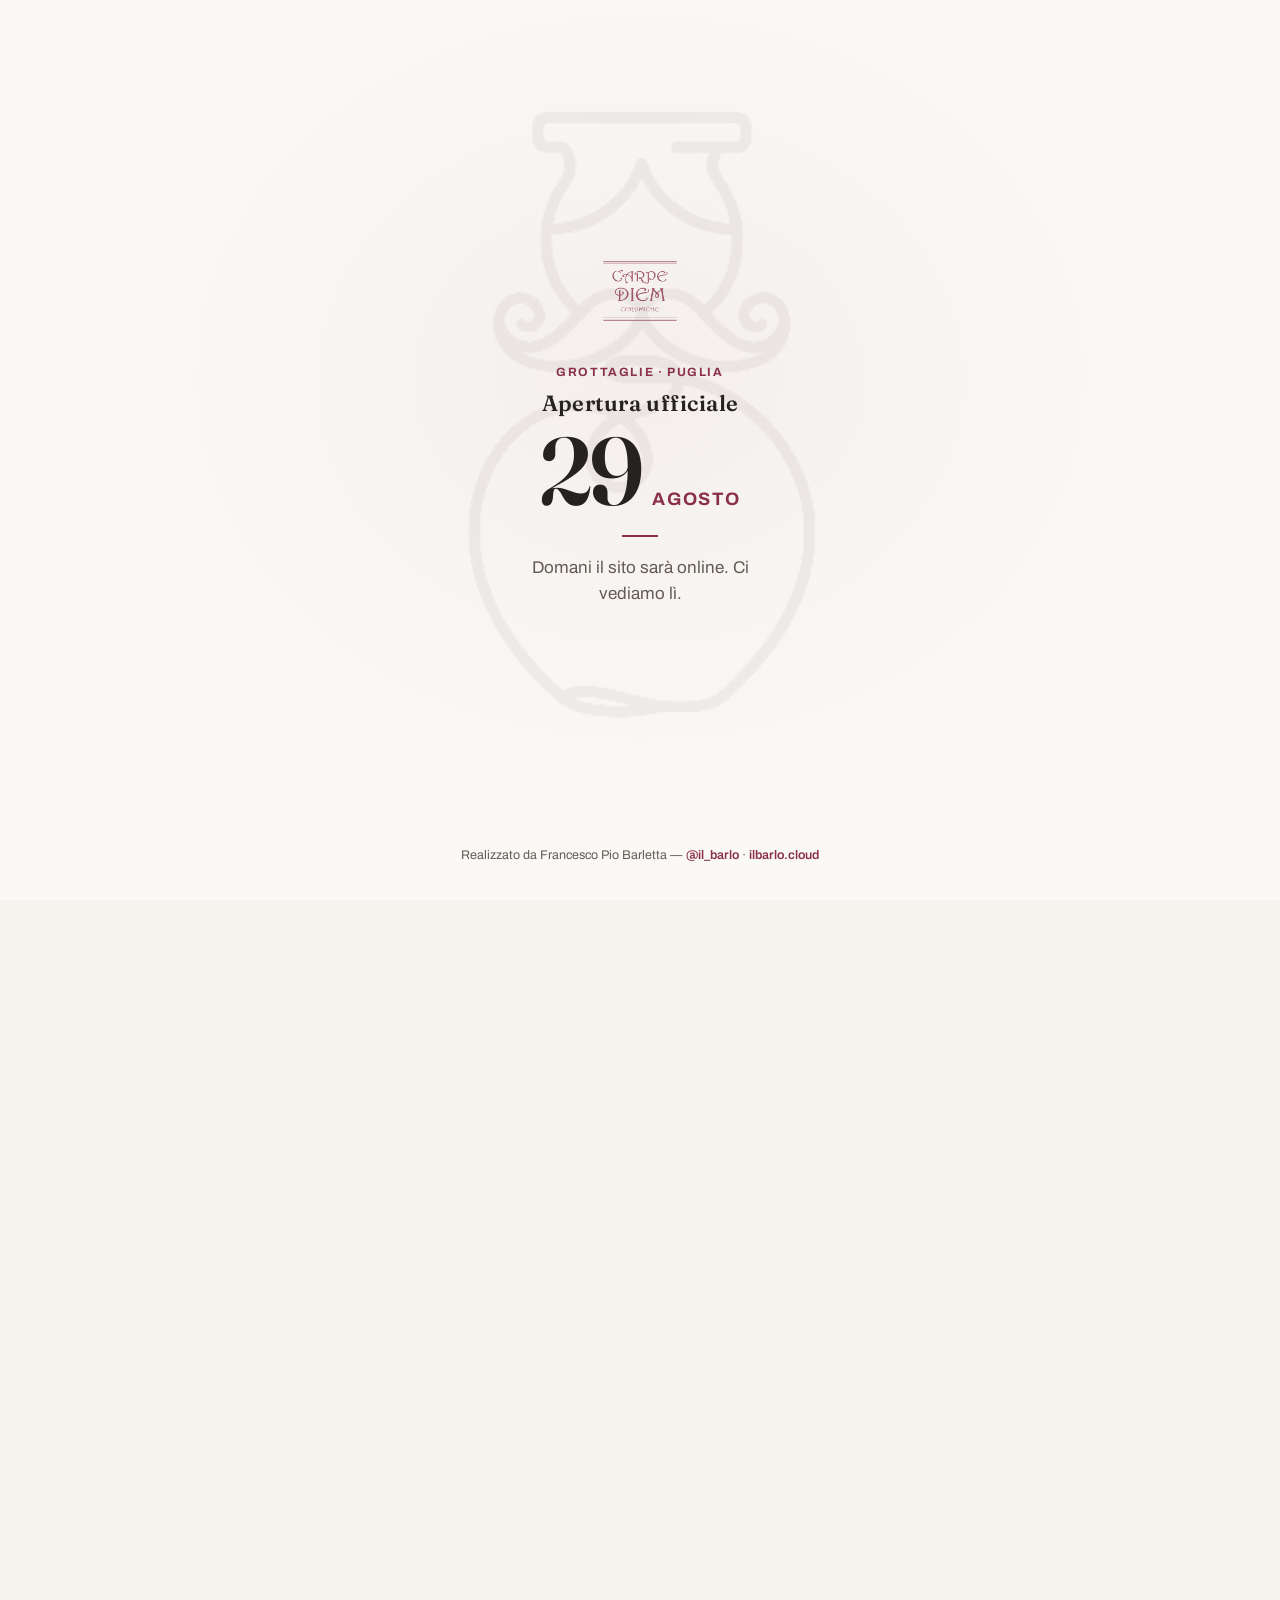
==== commit 7d2c25df: "website up&running + glasgow block" ====
--- a/index.html
+++ b/index.html
@@ -20,9 +20,13 @@
   <div class="site-gate-inner">
     <img class="site-gate-logo" src="assets/img/logo-mark.png" alt="Carpe Diem Ceramiche">
     <div class="eyebrow">Grottaglie · Puglia</div>
-    <h1>Sito in apertura</h1>
+    <h1 data-en="Official opening">Apertura ufficiale</h1>
+    <p class="site-gate-when">
+      <span class="site-gate-day">29</span>
+      <span class="site-gate-month" data-en="August">agosto</span>
+    </p>
     <span class="site-gate-rule" aria-hidden="true"></span>
-    <p>Sarà disponibile a breve.</p>
+    <p data-en="The site goes live tomorrow. See you then.">Domani il sito sarà online. Ci vediamo lì.</p>
   </div>
   <p class="site-gate-credit">
     Realizzato da Francesco Pio Barletta —
--- a/css/style.css
+++ b/css/style.css
@@ -761,7 +761,7 @@
 .prod-card .body { padding: 14px 2px 0; }
 .prod-card .cat-tag { font-size: 11px; text-transform: uppercase; letter-spacing: 0.6px; color: var(--ramina); font-weight: 700; }
 .prod-card .name { font-family: 'Fraunces', serif; font-size: 18px; font-weight: 600; margin-top: 6px; }
-.prod-card .note { font-size: 13px; color: var(--ink-soft); margin-top: 4px; }
+.prod-card .note { font-size: 13px; line-height: 1.5; color: var(--ink-soft); margin-top: 6px; }
 .prod-card .ask-wa {
   display: inline-block;
   margin-top: 12px;
@@ -1304,11 +1304,35 @@
 }
 .site-gate h1 {
   font-family: 'Fraunces', serif;
-  font-size: clamp(28px, 5.4vw, 42px);
+  font-size: clamp(18px, 2.4vw, 22px);
   font-weight: 600;
   line-height: 1.18;
   color: var(--ink);
   margin: 0;
+  letter-spacing: 0.02em;
+}
+.site-gate-when {
+  display: flex;
+  align-items: baseline;
+  justify-content: center;
+  gap: 12px;
+  margin: 10px 0 0;
+  color: var(--ink);
+}
+.site-gate-day {
+  font-family: 'Fraunces', serif;
+  font-size: clamp(64px, 14vw, 96px);
+  font-weight: 600;
+  line-height: 0.9;
+  letter-spacing: -0.04em;
+}
+.site-gate-month {
+  font-family: 'Archivo', sans-serif;
+  font-size: clamp(14px, 2.2vw, 18px);
+  font-weight: 700;
+  letter-spacing: 1.6px;
+  text-transform: uppercase;
+  color: var(--bordeaux);
 }
 .site-gate-rule {
   display: block;
@@ -1317,7 +1341,7 @@
   margin: 22px 0 18px;
   background: var(--bordeaux);
 }
-.site-gate-inner > p {
+.site-gate-inner > p:not(.site-gate-when) {
   font-family: 'Archivo', sans-serif;
   font-size: clamp(15px, 2.2vw, 17px);
   font-weight: 400;
@@ -1344,6 +1368,14 @@
   transition: border-color 0.2s ease;
 }
 .site-gate-credit a:hover { border-bottom-color: var(--bordeaux); }
+.site-confetti {
+  position: fixed;
+  inset: 0;
+  z-index: 300;
+  pointer-events: none;
+  width: 100%;
+  height: 100%;
+}
 @media (max-width: 560px) {
   .site-gate-logo { height: 76px; }
   .site-gate-credit { font-size: 12px; }
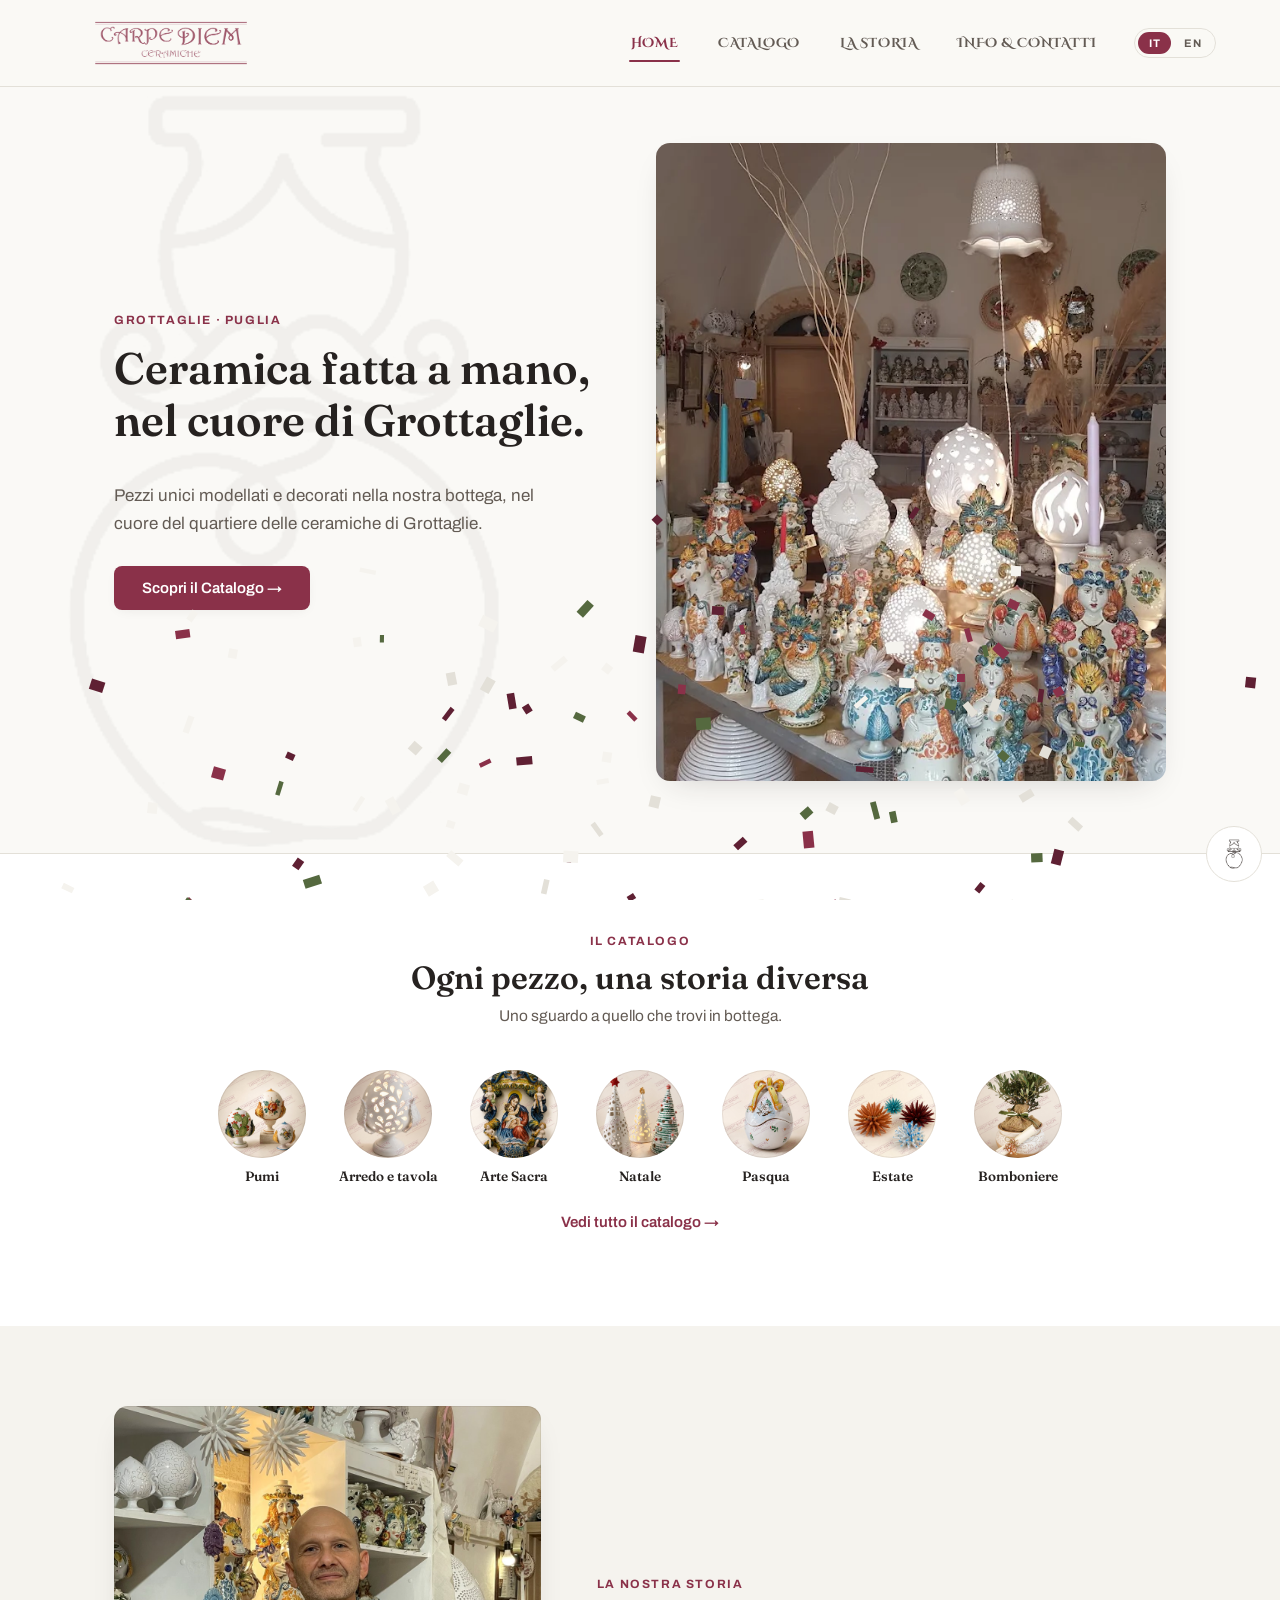
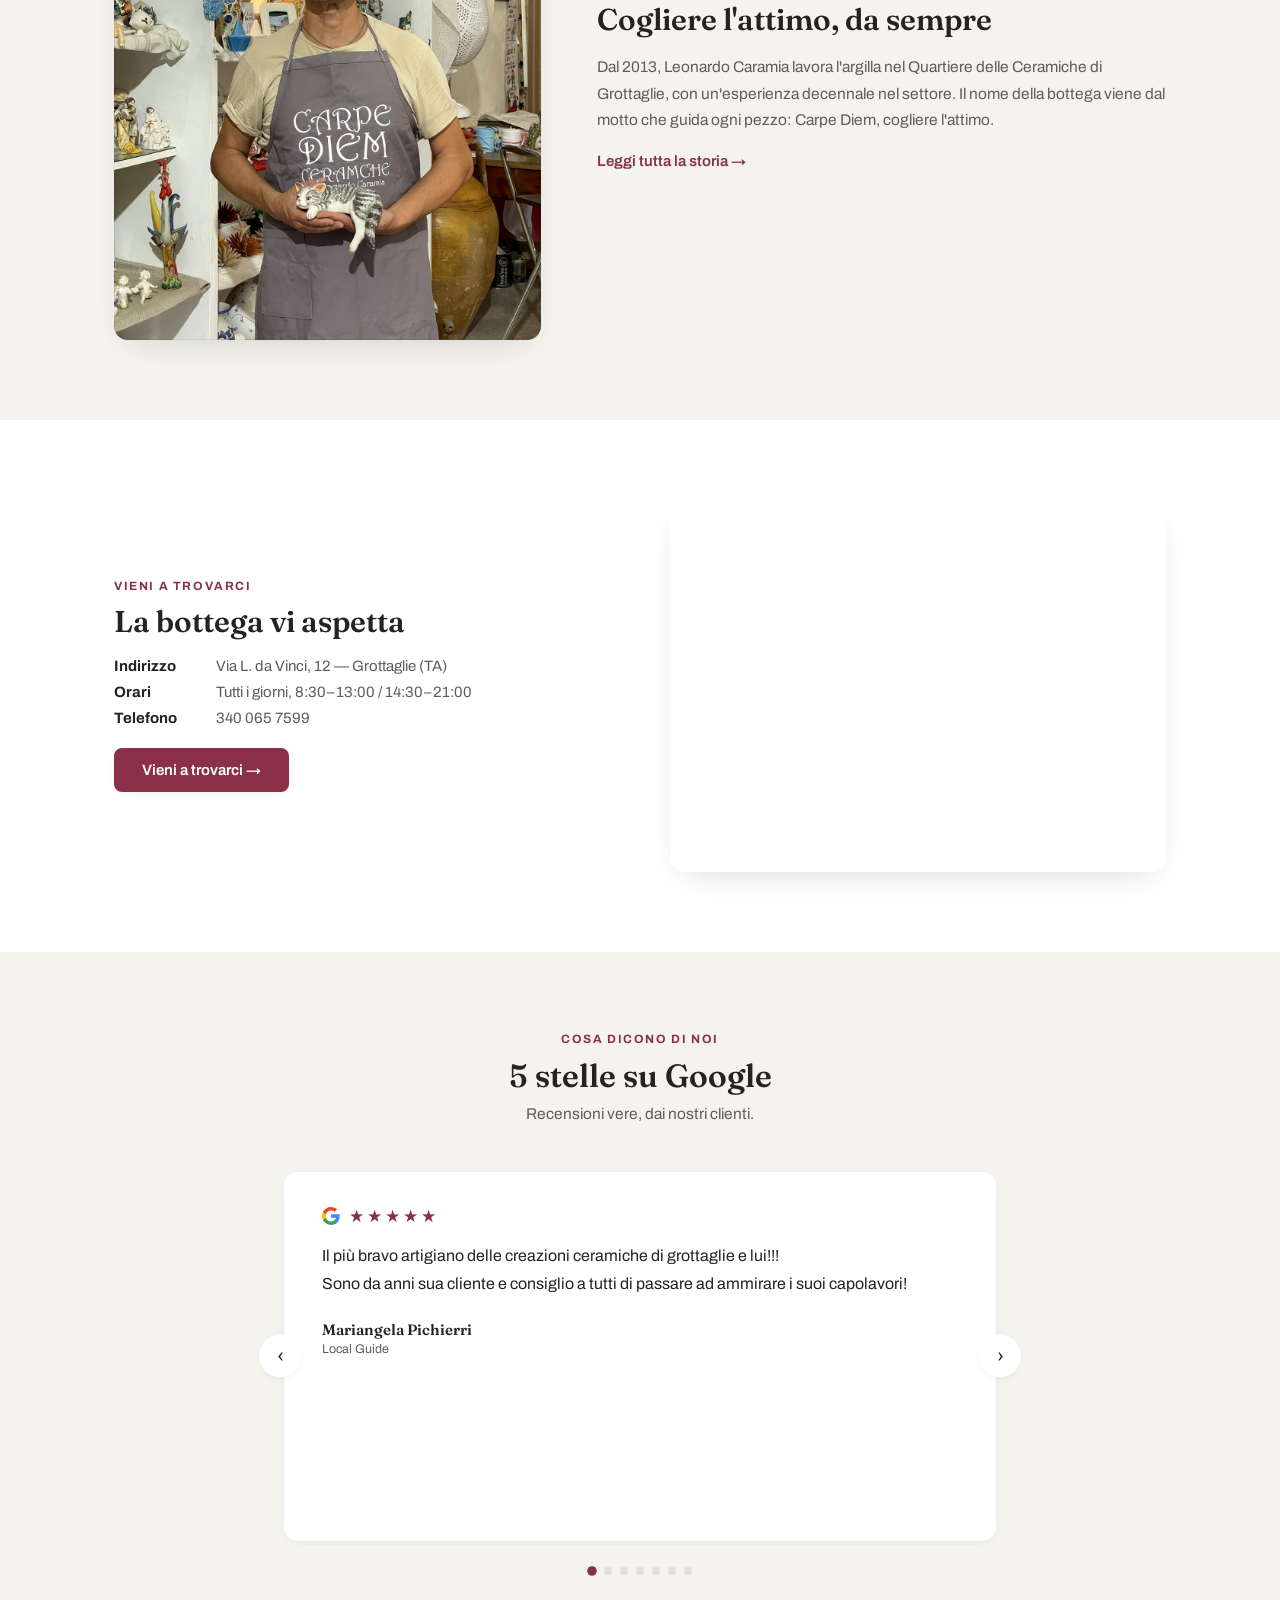
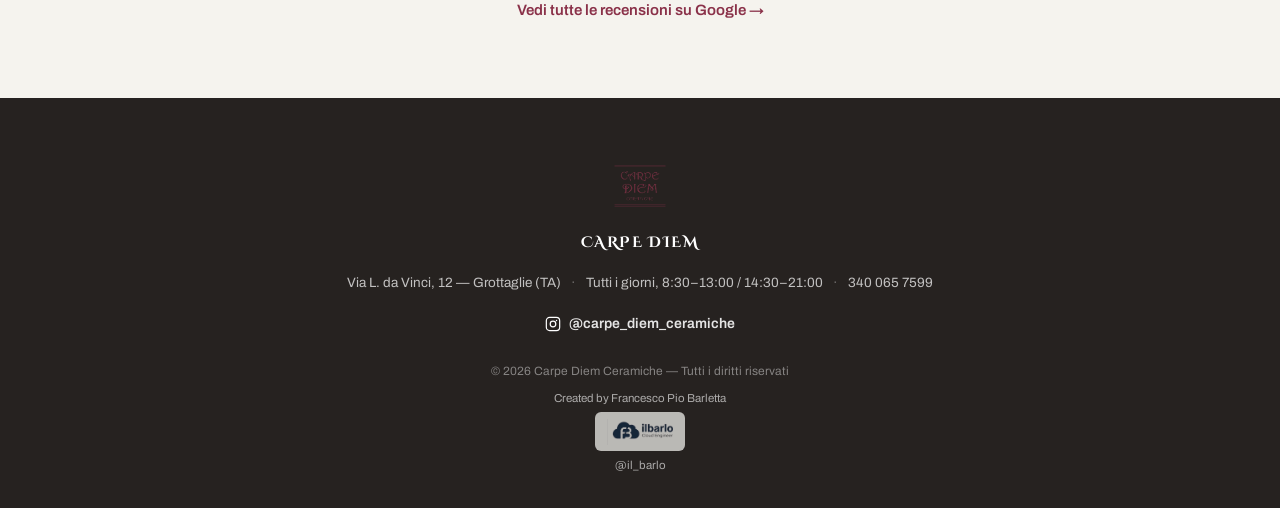
==== commit 71b819ae: "Publish Website in production" ====
--- a/index.html
+++ b/index.html
@@ -134,14 +134,14 @@
     <div>
       <div class="eyebrow" data-en="Visit Us">Vieni a Trovarci</div>
       <h2 data-en="The workshop awaits you">La bottega vi aspetta</h2>
-      <div class="line"><b data-en="Address">Indirizzo</b> Via L. Da Vinci, 12 — Grottaglie (TA)</div>
+      <div class="line"><b data-en="Address">Indirizzo</b> Via L. da Vinci, 12 — Grottaglie (TA)</div>
       <div class="line"><b data-en="Hours">Orari</b> <span data-en="Every day, 8:30–13:00 / 14:30–21:00">Tutti i giorni, 8:30–13:00 / 14:30–21:00</span></div>
       <div class="line"><b data-en="Phone">Telefono</b> 340 065 7599</div>
       <div style="margin-top:22px;"><a href="contatti.html" class="btn-primary" data-en="Visit us →">Vieni a trovarci →</a></div>
     </div>
     <div class="map">
       <iframe
-        src="https://www.google.com/maps?q=Carpe+Diem+Ceramiche+Via+L.+Da+Vinci+12+Grottaglie+TA&output=embed"
+        src="https://www.google.com/maps?q=Carpe+Diem+Ceramiche+Via+L.+da+Vinci+12+Grottaglie+TA&output=embed"
         width="100%" height="100%" style="border:0; min-height:340px; border-radius:10px;"
         allowfullscreen loading="lazy" referrerpolicy="no-referrer-when-downgrade">
       </iframe>
@@ -238,7 +238,7 @@
     <div class="reviews-dots" id="reviewsDots"></div>
 
     <div class="reviews-cta">
-      <a href="https://www.google.com/maps/search/?api=1&query=Carpe+Diem+Ceramiche+Via+L.+Da+Vinci+12+Grottaglie+TA" target="_blank" rel="noopener" class="link-arrow" data-en="See all reviews on Google →">Vedi tutte le recensioni su Google →</a>
+      <a href="https://www.google.com/maps/search/?api=1&query=Carpe+Diem+Ceramiche+Via+L.+da+Vinci+12+Grottaglie+TA" target="_blank" rel="noopener" class="link-arrow" data-en="See all reviews on Google →">Vedi tutte le recensioni su Google →</a>
     </div>
   </div>
 </div>
@@ -248,7 +248,7 @@
     <img class="footer-mark" src="assets/img/logo-mark.png" alt="">
     <p class="footer-sign">Carpe Diem</p>
     <div class="footer-facts">
-      <span>Via L. Da Vinci, 12 — Grottaglie (TA)</span>
+      <span>Via L. da Vinci, 12 — Grottaglie (TA)</span>
       <span data-en="Every day, 8:30–13:00 / 14:30–21:00">Tutti i giorni, 8:30–13:00 / 14:30–21:00</span>
       <a href="tel:+393400657599">340 065 7599</a>
     </div>
@@ -257,7 +257,13 @@
       @carpe_diem_ceramiche
     </a>
     <div class="copyright" data-en="© 2026 Carpe Diem Ceramiche — All rights reserved">© 2026 Carpe Diem Ceramiche — Tutti i diritti riservati</div>
-    <div class="credit">Created by Francesco Pio Barletta — <a href="https://www.instagram.com/il_barlo/" target="_blank" rel="noopener">@il_barlo</a> · <a href="https://ilbarlo.cloud" target="_blank" rel="noopener">ilbarlo.cloud</a></div>
+    <div class="credit">
+      <span>Created by Francesco Pio Barletta</span>
+      <a class="credit-brand" href="https://ilbarlo.cloud" target="_blank" rel="noopener">
+        <img src="assets/img/ilbarlo.png" alt="ilbarlo">
+      </a>
+      <a href="https://www.instagram.com/il_barlo/" target="_blank" rel="noopener">@il_barlo</a>
+    </div>
   </div>
 </footer>
 
--- a/css/style.css
+++ b/css/style.css
@@ -698,9 +698,34 @@
 footer.site-footer .ig svg { width: 16px; height: 16px; }
 footer.site-footer .ig:hover { color: white; }
 footer.site-footer .copyright { margin-top: 28px; font-size: 12px; opacity: 0.5; }
-footer.site-footer .credit { margin-top: 8px; font-size: 11.5px; opacity: 0.4; }
+footer.site-footer .credit {
+  margin-top: 14px;
+  display: flex;
+  flex-direction: column;
+  align-items: center;
+  gap: 8px;
+  font-size: 11.5px;
+  opacity: 0.7;
+}
 footer.site-footer .credit a { border-bottom: 1px solid transparent; transition: border-color 0.15s ease, opacity 0.15s ease; }
-footer.site-footer .credit a:hover { border-bottom-color: currentColor; opacity: 0.85; }
+footer.site-footer .credit a:hover { border-bottom-color: currentColor; opacity: 0.95; }
+footer.site-footer a.credit-brand {
+  display: inline-flex;
+  align-items: center;
+  padding: 7px 12px 6px;
+  background: var(--pietra-soft);
+  border-radius: 6px;
+  opacity: 1;
+  border-bottom: none;
+}
+footer.site-footer a.credit-brand img {
+  height: 26px;
+  width: auto;
+}
+footer.site-footer a.credit-brand:hover {
+  border-bottom: none;
+  background: var(--white);
+}
 
 /* ================= CATALOGO ================= */
 .page-hero {
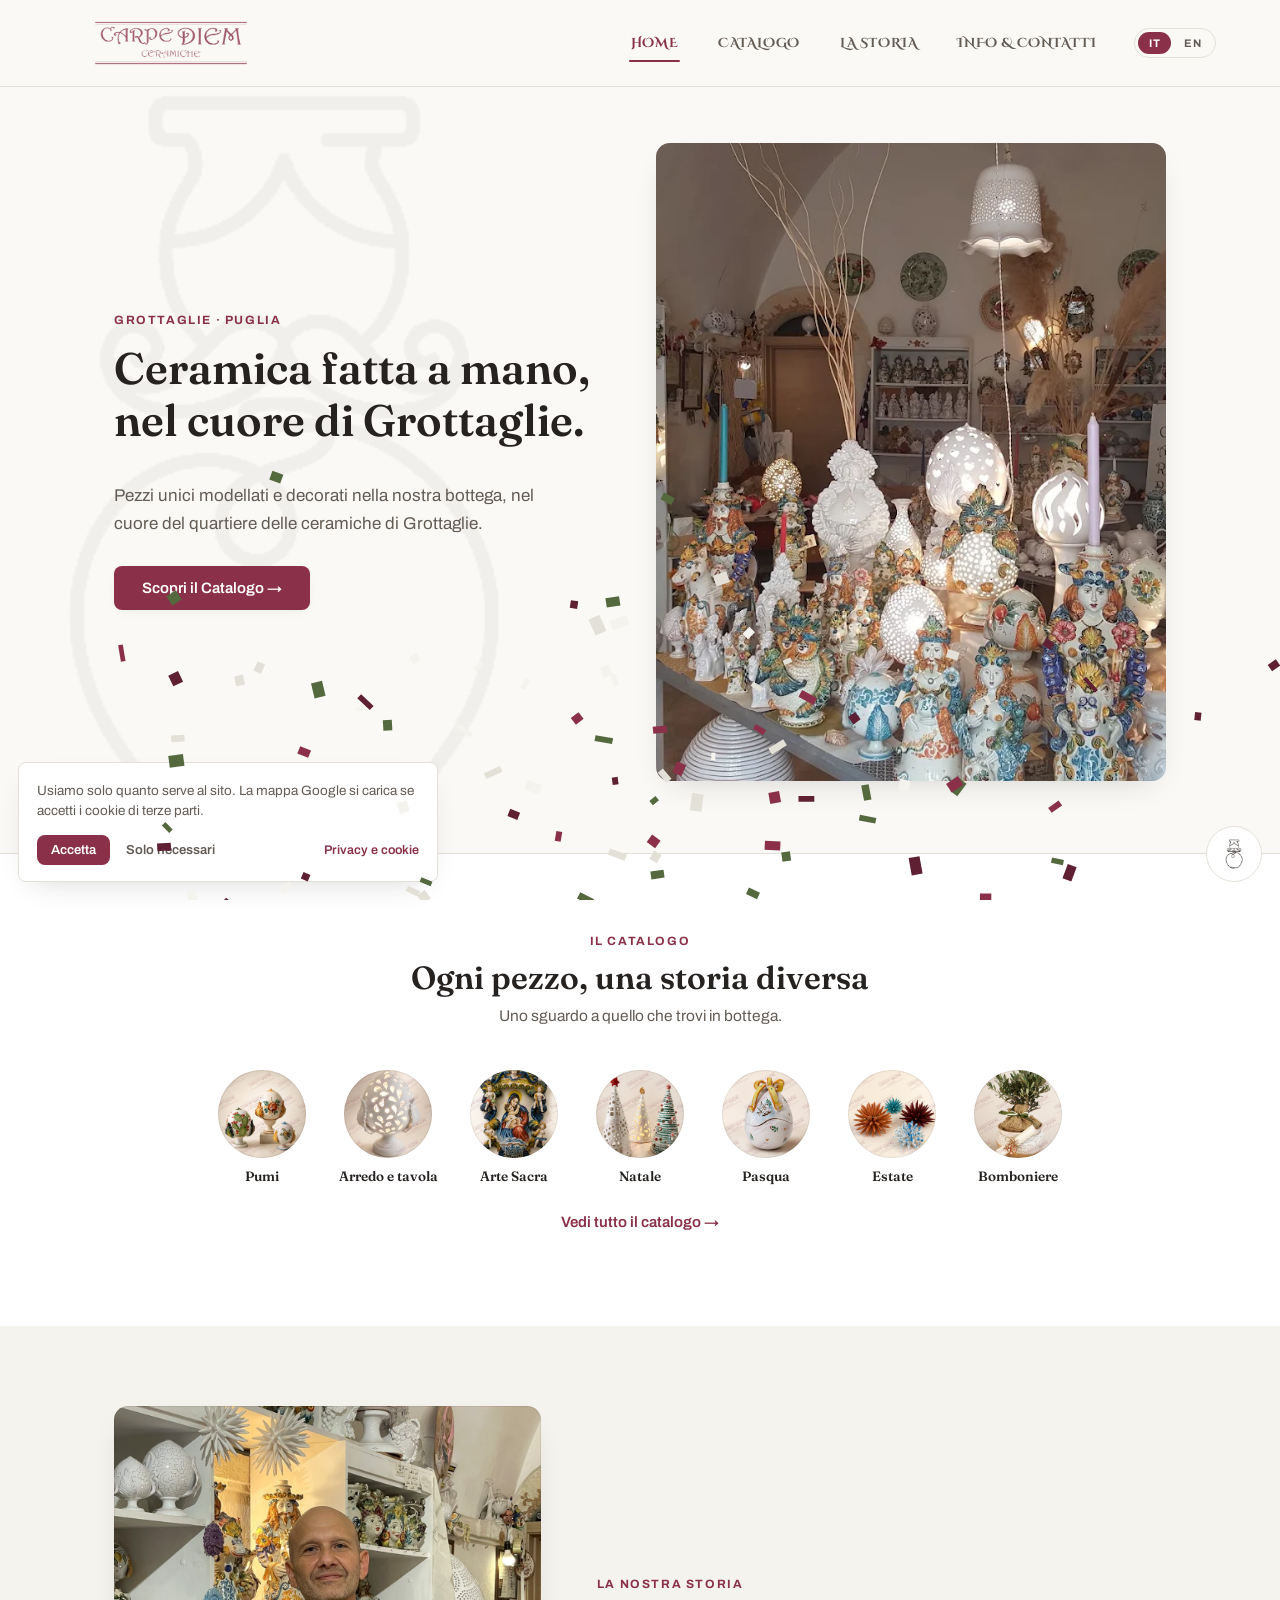
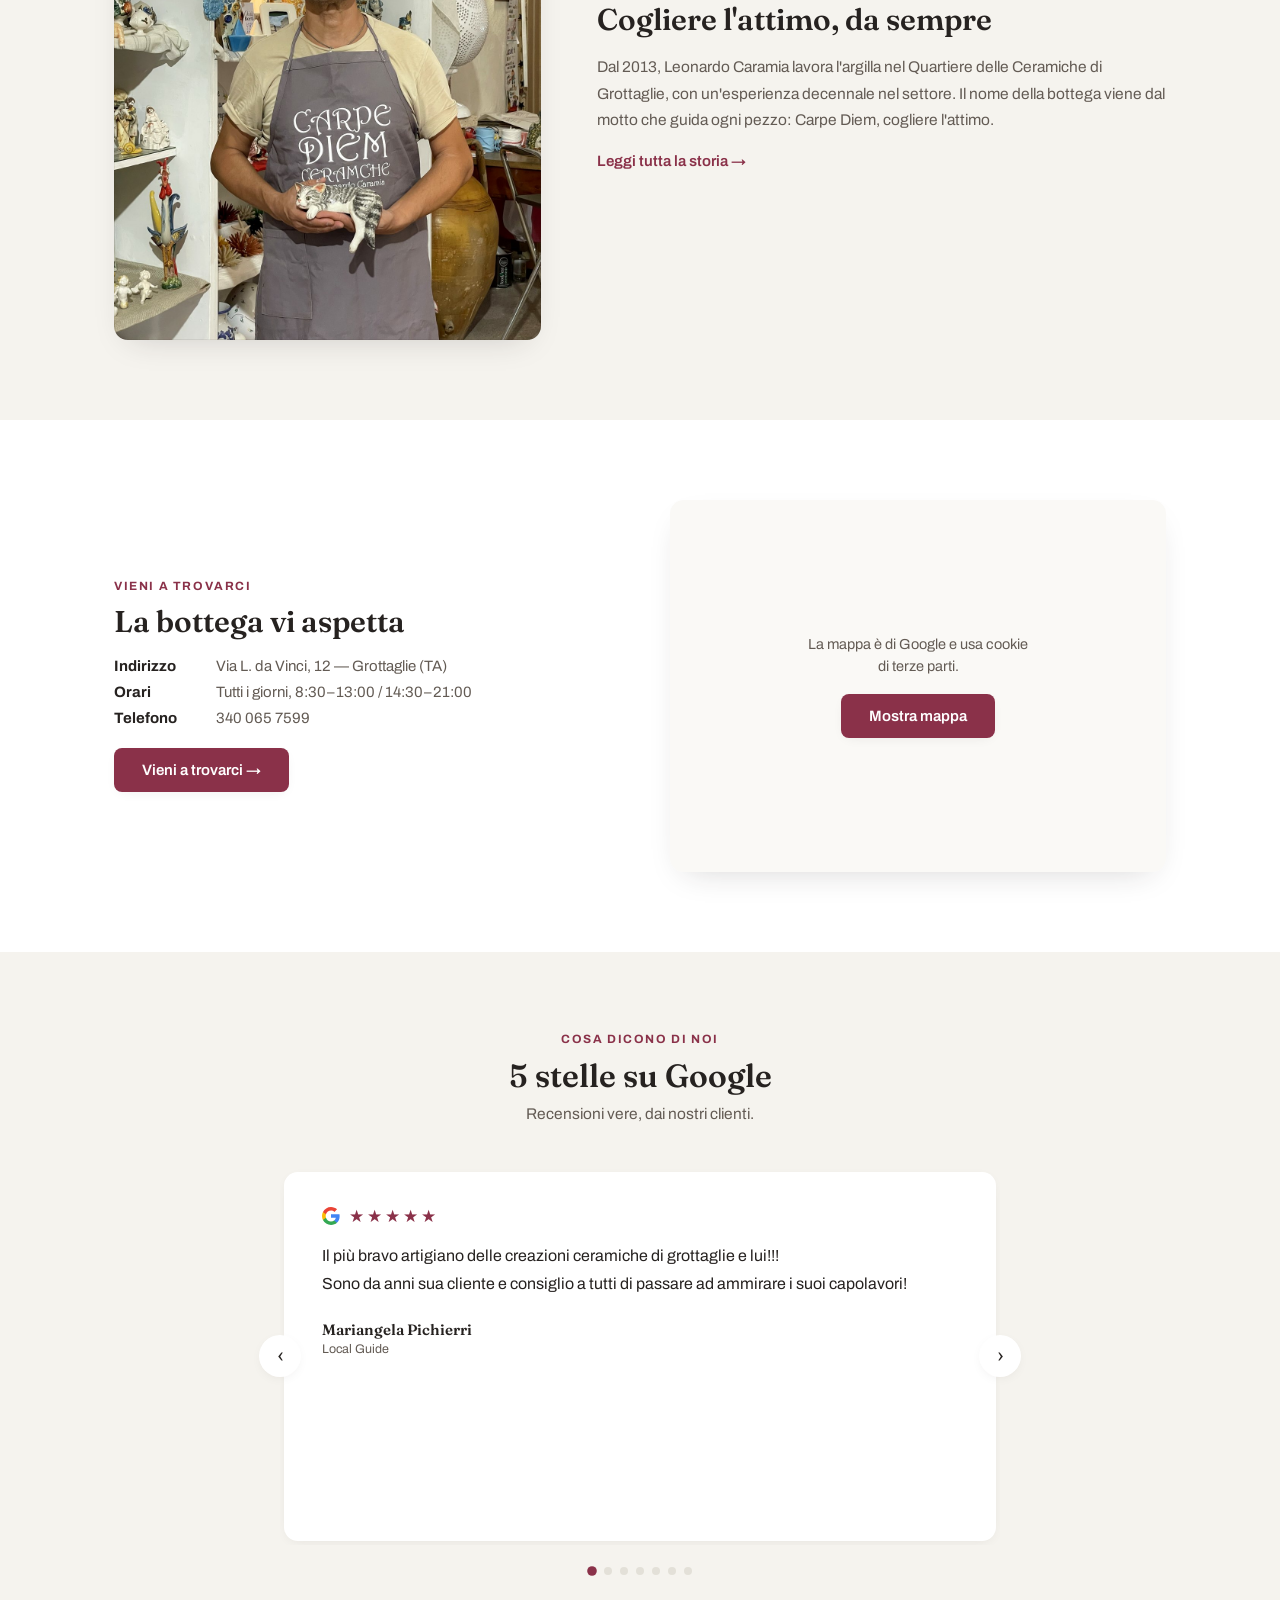
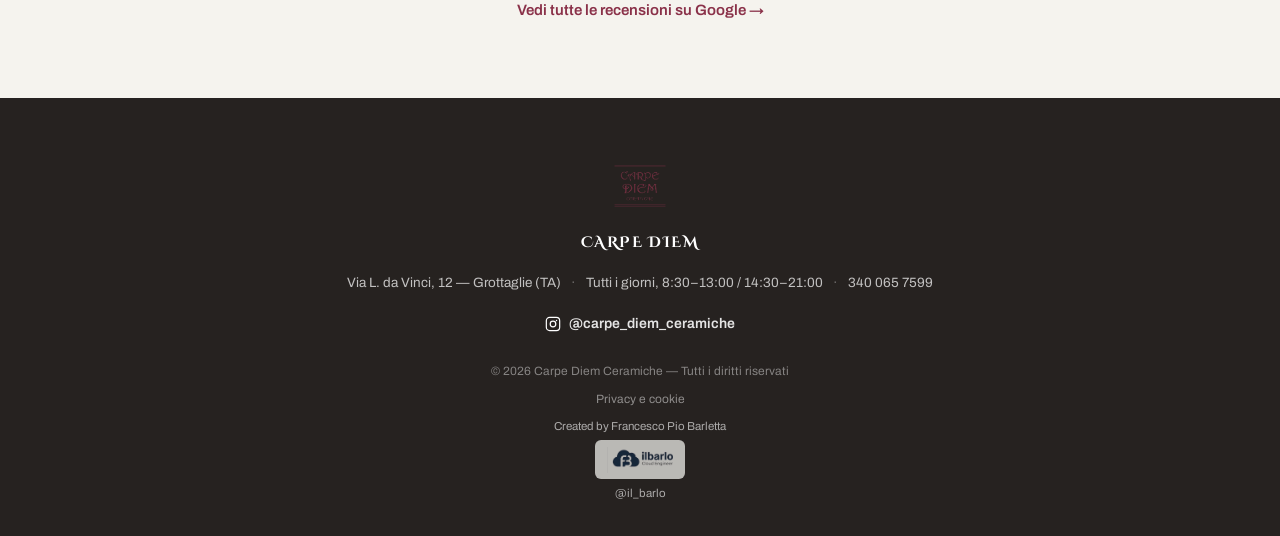
==== commit c9e89725: "Cookie & Privacy" ====
--- a/index.html
+++ b/index.html
@@ -141,7 +141,8 @@
     </div>
     <div class="map">
       <iframe
-        src="https://www.google.com/maps?q=Carpe+Diem+Ceramiche+Via+L.+da+Vinci+12+Grottaglie+TA&output=embed"
+        data-map-src="https://www.google.com/maps?q=Carpe+Diem+Ceramiche+Via+L.+da+Vinci+12+Grottaglie+TA&output=embed"
+        title="Mappa della bottega"
         width="100%" height="100%" style="border:0; min-height:340px; border-radius:10px;"
         allowfullscreen loading="lazy" referrerpolicy="no-referrer-when-downgrade">
       </iframe>
@@ -257,6 +258,7 @@
       @carpe_diem_ceramiche
     </a>
     <div class="copyright" data-en="© 2026 Carpe Diem Ceramiche — All rights reserved">© 2026 Carpe Diem Ceramiche — Tutti i diritti riservati</div>
+    <div class="footer-legal"><a href="privacy.html" data-en="Privacy &amp; cookies">Privacy e cookie</a></div>
     <div class="credit">
       <span>Created by Francesco Pio Barletta</span>
       <a class="credit-brand" href="https://ilbarlo.cloud" target="_blank" rel="noopener">
@@ -271,6 +273,7 @@
 <script src="js/nav.js"></script>
 <script src="js/reviews.js"></script>
 <script src="js/i18n.js"></script>
+<script src="js/cookies.js"></script>
 <script src="js/ask.js"></script>
 
 </body>
--- a/css/style.css
+++ b/css/style.css
@@ -600,7 +600,7 @@
   gap: 60px;
   align-items: center;
 }
-.info-teaser .map { aspect-ratio: 4/3; border-radius: var(--radius-lg); overflow: hidden; box-shadow: var(--shadow-card); }
+.info-teaser .map { aspect-ratio: 4/3; border-radius: var(--radius-lg); overflow: hidden; box-shadow: var(--shadow-card); position: relative; }
 .info-teaser h2 { font-size: 30px; margin: 10px 0 18px; }
 .info-teaser .line { display: flex; gap: 10px; margin-bottom: 10px; font-size: 15px; color: var(--ink-soft); }
 .info-teaser .line b { color: var(--ink); font-weight: 700; min-width: 92px; display: inline-block; font-family: 'Archivo', sans-serif; }
@@ -1067,6 +1067,24 @@
 }
 form.contact-form .honeypot { position: absolute; left: -9999px; }
 form.contact-form button.btn-primary { align-self: flex-start; margin-top: 6px; }
+form.contact-form .privacy-check {
+  display: flex;
+  align-items: flex-start;
+  gap: 10px;
+  margin: 8px 0 4px;
+  font-size: 13px;
+  line-height: 1.45;
+  color: var(--ink-soft);
+}
+form.contact-form .privacy-check input {
+  margin-top: 3px;
+  accent-color: var(--bordeaux);
+  width: auto;
+  padding: 0;
+  background: none;
+  border: none;
+}
+form.contact-form .privacy-check a { color: var(--bordeaux); font-weight: 600; }
 
 table.hours { width: 100%; border-collapse: collapse; margin-top: 6px; }
 table.hours td { padding: 6px 0; font-size: 14.5px; }
@@ -1074,7 +1092,93 @@
 table.hours td:last-child { text-align: right; font-weight: 600; font-variant-numeric: tabular-nums; }
 
 .map-block { border-radius: var(--radius-lg); overflow: hidden; box-shadow: var(--shadow-card); position: relative; height: 100%; min-height: 380px; }
-.map-open-btn { position: absolute; bottom: 20px; left: 20px; }
+.map-open-btn { position: absolute; bottom: 20px; left: 20px; z-index: 3; }
+.map-wrap { position: relative; }
+.map-cover {
+  position: absolute;
+  inset: 0;
+  z-index: 1;
+  display: flex;
+  flex-direction: column;
+  align-items: center;
+  justify-content: center;
+  gap: 16px;
+  padding: 28px;
+  text-align: center;
+  background: var(--pietra-soft);
+}
+.map-cover[hidden] { display: none; }
+.map-cover p {
+  margin: 0;
+  max-width: 28ch;
+  font-size: 14.5px;
+  line-height: 1.5;
+  color: var(--ink-soft);
+}
+.cookie-bar {
+  position: fixed;
+  left: 18px;
+  right: 18px;
+  bottom: max(18px, env(safe-area-inset-bottom));
+  z-index: 180;
+  max-width: 420px;
+  padding: 18px 18px 16px;
+  background: var(--white);
+  border: 1px solid var(--pietra-line);
+  border-radius: var(--radius);
+  box-shadow: var(--shadow-card);
+}
+.cookie-bar[hidden] { display: none; }
+.cookie-bar .cookie-text {
+  margin: 0 0 14px;
+  font-size: 13.5px;
+  line-height: 1.5;
+  color: var(--ink-soft);
+}
+.cookie-actions {
+  display: flex;
+  flex-wrap: wrap;
+  align-items: center;
+  gap: 8px 12px;
+}
+.cookie-accept {
+  font-family: inherit;
+  font-size: 13px;
+  font-weight: 600;
+  padding: 8px 14px;
+  border-radius: var(--radius);
+  background: var(--bordeaux);
+  color: white;
+}
+.cookie-needed {
+  font-family: inherit;
+  font-size: 13px;
+  font-weight: 600;
+  padding: 8px 4px;
+  color: var(--ink-soft);
+}
+.cookie-needed:hover { color: var(--ink); }
+.cookie-more {
+  font-size: 12.5px;
+  font-weight: 600;
+  color: var(--bordeaux);
+  margin-left: auto;
+}
+.cookie-more:hover { border-bottom: 1px solid var(--bordeaux); }
+html:not(.site-open) .cookie-bar { display: none !important; }
+@media (max-width: 560px) {
+  .cookie-bar { bottom: max(88px, calc(18px + env(safe-area-inset-bottom))); }
+}
+@media print { .cookie-bar { display: none; } }
+.footer-legal { margin-top: 14px; font-size: 12px; opacity: 0.55; }
+.footer-legal a:hover { color: white; opacity: 1; }
+.privacy-page { max-width: 680px; margin: 0 auto 80px; }
+.privacy-page h2 { font-size: 22px; margin: 32px 0 10px; }
+.privacy-page p, .privacy-page li { color: var(--ink-soft); font-size: 15px; line-height: 1.65; }
+.privacy-page ul { padding-left: 1.2em; margin: 0 0 14px; }
+.privacy-page li { margin: 0 0 8px; }
+.privacy-page a { color: var(--bordeaux); font-weight: 600; }
+.privacy-updated { margin-top: 8px; font-size: 13px; color: var(--ink-soft) !important; }
 
 .ig-strip { background: var(--pietra-soft); padding: 64px 24px 80px; text-align: center; border-top: 1px solid var(--pietra-line); }
 .ig-card {
